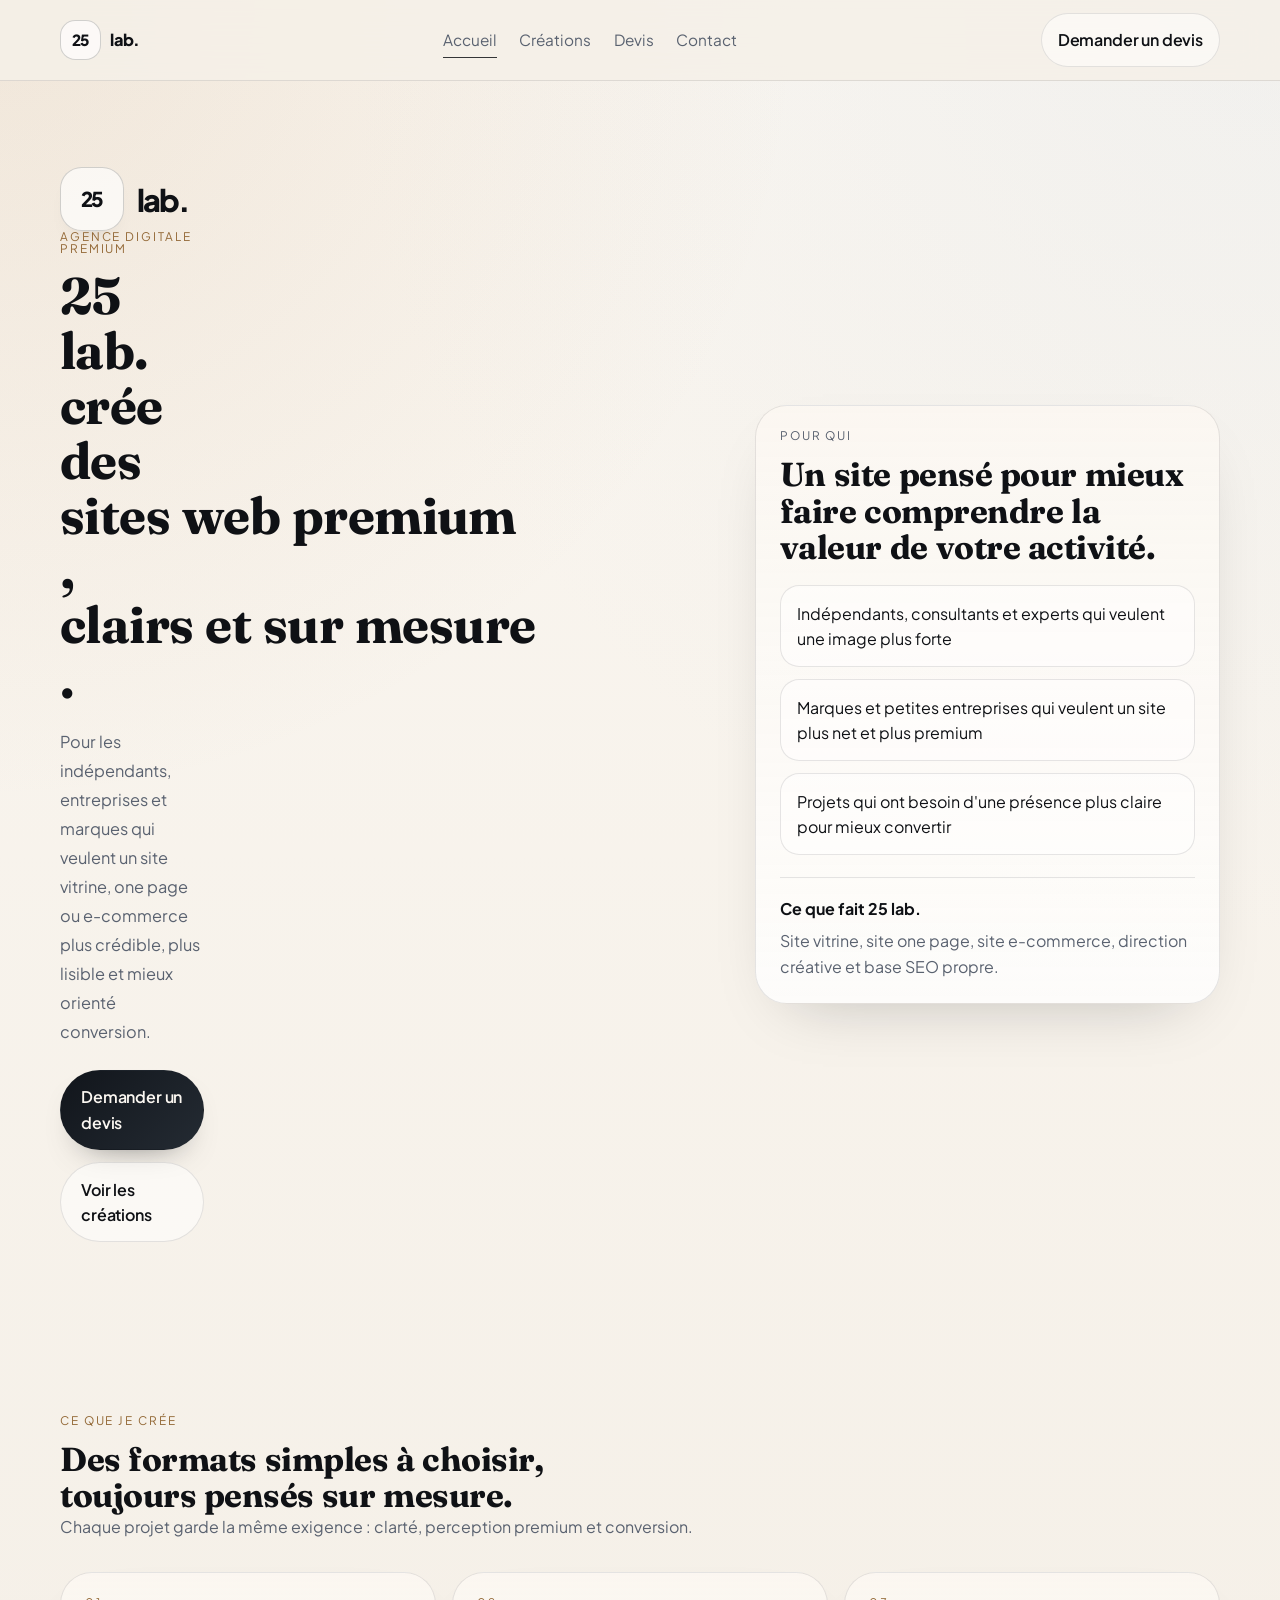
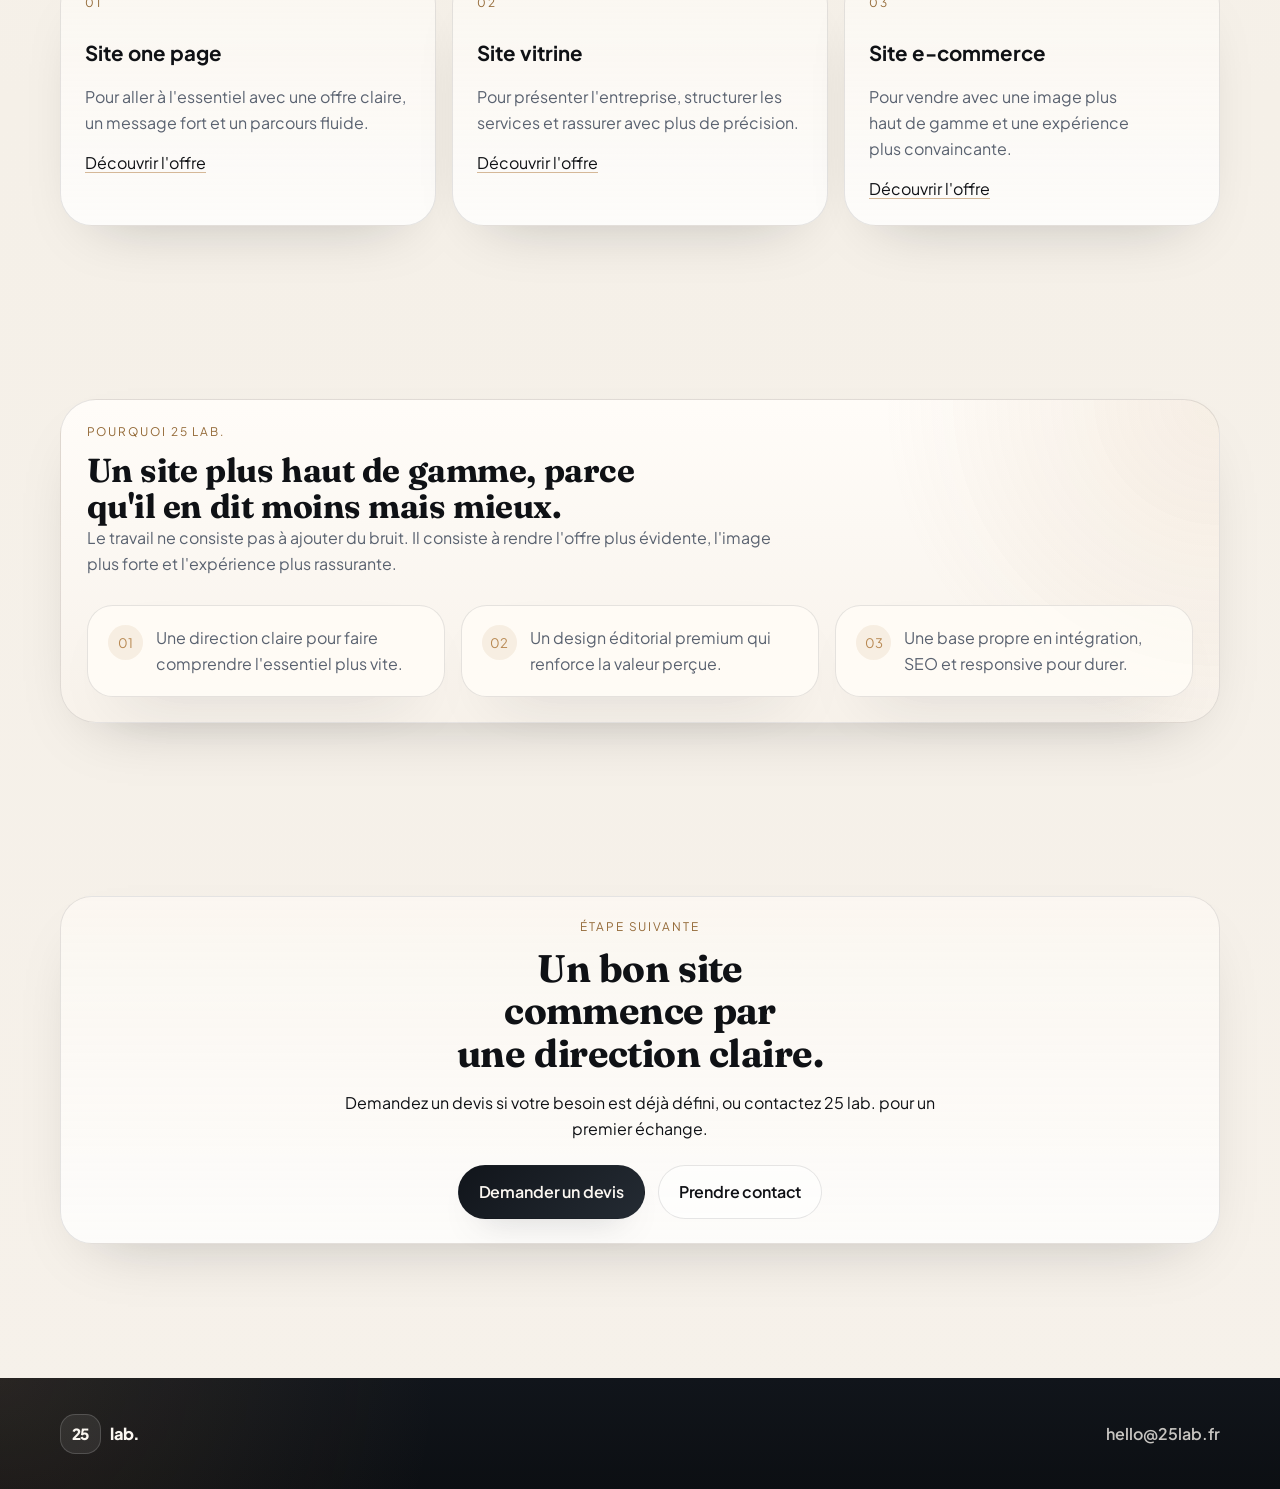
==== index.html @ 9698314a "Update index.html" ====
<!doctype html>
<html lang="fr">
  <head>
    <meta charset="UTF-8" />
    <meta name="viewport" content="width=device-width, initial-scale=1" />
    <title>25 lab. | Création de site web premium sur mesure</title>
    <meta
      name="description"
      content="25 lab. est une agence digitale premium spécialisée en création de site web premium, site vitrine, site one page et site e-commerce sur mesure."
    />
    <link rel="canonical" href="https://25lab.fr/" />
    <meta property="og:type" content="website" />
    <meta property="og:site_name" content="25 lab." />
    <meta property="og:title" content="25 lab. | Création de site web premium sur mesure" />
    <meta
      property="og:description"
      content="Agence digitale premium pour site vitrine, site one page et site e-commerce sur mesure."
    />
    <meta property="og:url" content="https://25lab.fr/" />
    <meta property="og:image" content="https://25lab.fr/og-image.svg" />
    <meta name="twitter:card" content="summary_large_image" />
    <meta name="twitter:title" content="25 lab. | Création de site web premium sur mesure" />
    <meta
      name="twitter:description"
      content="Agence digitale premium pour site vitrine, site one page et site e-commerce sur mesure."
    />
    <meta name="twitter:image" content="https://25lab.fr/og-image.svg" />
    <meta name="theme-color" content="#0f1115" />
    <link rel="icon" href="favicon.svg" type="image/svg+xml" />
    <link rel="preconnect" href="https://fonts.googleapis.com" />
    <link rel="preconnect" href="https://fonts.gstatic.com" crossorigin="anonymous" />
    <link
      href="https://fonts.googleapis.com/css2?family=Fraunces:opsz,wght@9..144,500;9..144,600;9..144,700&family=Plus+Jakarta+Sans:wght@400;500;600;700;800&display=swap"
      rel="stylesheet"
    />
    <link rel="stylesheet" href="style.css" />
    <script type="application/ld+json">
      {
        "@context": "https://schema.org",
        "@type": "ProfessionalService",
        "name": "25 lab.",
        "url": "https://25lab.fr",
        "description": "25 lab. conçoit des sites web premium sur mesure pour les indépendants, entreprises et marques qui veulent une présence digitale plus claire, plus crédible et plus performante.",
        "email": "hello@25lab.fr",
        "areaServed": "France",
        "serviceType": [
          "Création de site web premium",
          "Site vitrine",
          "Site one page",
          "Site e-commerce"
        ]
      }
    </script>
  </head>
  <body>
    <header class="site-header">
      <div class="container nav-shell">
        <a class="brand-link" href="index.html" aria-label="Retour à l'accueil 25 lab.">
          <span class="brand-lockup" aria-label="25 lab.">
            <span class="brand-mark">25</span>
            <span class="brand-wordmark"><strong>lab.</strong></span>
          </span>
        </a>
        <nav aria-label="Navigation principale">
          <a class="is-active" href="index.html">Accueil</a>
          <a href="creations.html">Créations</a>
          <a href="devis.html">Devis</a>
          <a href="contact.html">Contact</a>
        </nav>
        <a class="btn ghost small" href="devis.html">Demander un devis</a>
      </div>
    </header>

    <main>
      <section class="hero section container">
        <div class="hero-copy reveal">
          <div class="hero-copy-shell">
            <div class="hero-copy-content">
              <div class="hero-signature" aria-hidden="true">
                <span class="brand-lockup hero-lockup">
                  <span class="brand-mark">25</span>
                  <span class="brand-wordmark"><strong>lab.</strong></span>
                </span>
              </div>
              <p class="eyebrow">Agence digitale premium</p>
              <h1>
                25 lab. crée des <span class="hero-cluster">sites web&nbsp;premium</span>,
                <span class="title-keep">clairs et sur mesure</span>.
              </h1>
              <p class="hero-text">
                Pour les indépendants, entreprises et marques qui veulent un site vitrine, one page ou
                e-commerce plus crédible, plus lisible et mieux orienté conversion.
              </p>
              <div class="hero-actions">
                <a class="btn" href="devis.html">Demander un devis</a>
                <a class="btn ghost" href="creations.html">Voir les créations</a>
              </div>
            </div>
          </div>
        </div>

        <aside class="feature-panel reveal delay-1">
          <p class="eyebrow">Pour qui</p>
          <h2>Un site pensé pour mieux faire comprendre la valeur de votre activité.</h2>
          <ul class="feature-list">
            <li>Indépendants, consultants et experts qui veulent une image plus forte</li>
            <li>Marques et petites entreprises qui veulent un site plus net et plus premium</li>
            <li>Projets qui ont besoin d'une présence plus claire pour mieux convertir</li>
          </ul>
          <div class="sub-note">
            <strong>Ce que fait 25 lab.</strong>
            <span>Site vitrine, site one page, site e-commerce, direction créative et base SEO propre.</span>
          </div>
        </aside>
      </section>

      <section class="section container">
        <div class="section-intro">
          <p class="eyebrow">Ce que je crée</p>
          <h2>Des formats simples à choisir, toujours <span class="title-keep">pensés sur mesure</span>.</h2>
          <p>Chaque projet garde la même exigence : clarté, perception premium et conversion.</p>
        </div>
        <div class="grid-3">
          <article class="card service-card reveal">
            <span class="mini-label">01</span>
            <h3>Site one page</h3>
            <p>Pour aller à l'essentiel avec une offre claire, un message fort et un parcours fluide.</p>
            <a class="text-link" href="creations.html#one-page">Découvrir l'offre</a>
          </article>
          <article class="card service-card reveal">
            <span class="mini-label">02</span>
            <h3>Site vitrine</h3>
            <p>Pour présenter l'entreprise, structurer les services et rassurer avec plus de précision.</p>
            <a class="text-link" href="creations.html#site-vitrine">Découvrir l'offre</a>
          </article>
          <article class="card service-card reveal">
            <span class="mini-label">03</span>
            <h3>Site e-commerce</h3>
            <p>Pour vendre avec une image plus haut de gamme et une expérience plus convaincante.</p>
            <a class="text-link" href="creations.html#e-commerce">Découvrir l'offre</a>
          </article>
        </div>
      </section>

      <section class="section container">
        <div class="why-signature-wrap">
          <div class="section-intro why-signature">
            <p class="eyebrow">Pourquoi 25 lab.</p>
            <h2>
              Un site plus <span class="title-keep">haut de gamme</span>, parce qu'il en dit
              <span class="title-keep">moins mais mieux</span>.
            </h2>
            <p>
              Le travail ne consiste pas à ajouter du bruit. Il consiste à rendre l'offre plus
              évidente, l'image plus forte et l'expérience plus rassurante.
            </p>
          </div>
          <div class="grid-3">
            <article class="bullet-card reveal">
              <span>01</span>
              <p>Une direction claire pour faire comprendre l'essentiel plus vite.</p>
            </article>
            <article class="bullet-card reveal">
              <span>02</span>
              <p>Un design éditorial premium qui renforce la valeur perçue.</p>
            </article>
            <article class="bullet-card reveal">
              <span>03</span>
              <p>Une base propre en intégration, SEO et responsive pour durer.</p>
            </article>
          </div>
        </div>
      </section>

      <section class="section container">
        <article class="cta-panel reveal">
          <p class="eyebrow">Étape suivante</p>
          <h2>Un bon site commence par une <span class="title-keep">direction claire</span>.</h2>
          <p>
            Demandez un devis si votre besoin est déjà défini, ou contactez 25 lab. pour un
            premier échange.
          </p>
          <div class="hero-actions center">
            <a class="btn" href="devis.html">Demander un devis</a>
            <a class="btn ghost" href="contact.html">Prendre contact</a>
          </div>
        </article>
      </section>
    </main>

    <footer class="site-footer">
      <div class="container footer-shell">
        <a class="brand-link" href="index.html" aria-label="Retour à l'accueil 25 lab.">
          <span class="brand-lockup light" aria-label="25 lab.">
            <span class="brand-mark">25</span>
            <span class="brand-wordmark"><strong>lab.</strong></span>
          </span>
        </a>
        <a class="footer-email" href="mailto:hello@25lab.fr">hello@25lab.fr</a>
      </div>
    </footer>

    <script src="script.js"></script>
  </body>
</html>
---- style.css ----
:root {
  --bg: #f5f0e8;
  --paper: #fbf7f1;
  --surface: rgba(255, 252, 246, 0.86);
  --surface-strong: #fffdf9;
  --ink: #0f1115;
  --slate: #5a6270;
  --line: rgba(15, 17, 21, 0.1);
  --line-strong: rgba(15, 17, 21, 0.18);
  --bronze: #b88953;
  --bronze-deep: #946a38;
  --shadow-soft: 0 26px 64px -36px rgba(15, 17, 21, 0.28);
  --font-body: "Plus Jakarta Sans", "Segoe UI", sans-serif;
  --font-display: "Fraunces", Georgia, serif;
}

*,
*::before,
*::after {
  box-sizing: border-box;
}

html {
  scroll-behavior: smooth;
}

html,
body {
  margin: 0;
  min-height: 100%;
}

body {
  color: var(--ink);
  font-family: var(--font-body);
  line-height: 1.6;
  background:
    radial-gradient(circle at top left, rgba(184, 137, 83, 0.14), transparent 24%),
    radial-gradient(circle at top right, rgba(219, 227, 234, 0.28), transparent 28%),
    linear-gradient(180deg, #faf6f0 0%, #f5f0e8 55%, #f6f1ea 100%);
  -webkit-font-smoothing: antialiased;
  text-rendering: optimizeLegibility;
}

body::before {
  content: "";
  position: fixed;
  inset: 0;
  z-index: -1;
  pointer-events: none;
  opacity: 0.24;
  background-image:
    linear-gradient(rgba(255, 255, 255, 0.2) 1px, transparent 1px),
    linear-gradient(90deg, rgba(255, 255, 255, 0.16) 1px, transparent 1px);
  background-size: 72px 72px;
  mask-image: radial-gradient(circle at center, black, transparent 78%);
}

a {
  color: inherit;
  text-decoration: none;
}

img {
  display: block;
  max-width: 100%;
}

button,
input,
select,
textarea {
  font: inherit;
}

button {
  cursor: pointer;
}

p,
h1,
h2,
h3,
li,
span,
strong,
small {
  overflow-wrap: break-word;
}

h1,
h2,
h3 {
  margin: 0;
  text-wrap: balance;
}

p {
  margin: 0;
  text-wrap: pretty;
}

h2 {
  font-size: clamp(1.7rem, 2.6vw, 2.4rem);
}

h3 {
  font-size: clamp(1.1rem, 1.6vw, 1.4rem);
}

::selection {
  background: rgba(184, 137, 83, 0.22);
}

:focus-visible {
  outline: 2px solid rgba(184, 137, 83, 0.78);
  outline-offset: 3px;
}

.container {
  width: min(1160px, calc(100% - 2rem));
  margin: 0 auto;
}

.section {
  padding: 5.4rem 0;
}

.eyebrow,
.mini-label {
  margin: 0 0 0.9rem;
  color: var(--bronze-deep);
  font-size: 0.74rem;
  line-height: 1;
  letter-spacing: 0.16em;
  text-transform: uppercase;
}

.site-header {
  position: sticky;
  top: 0;
  z-index: 40;
  border-bottom: 1px solid var(--line);
  background: color-mix(in srgb, var(--bg) 86%, transparent);
  backdrop-filter: blur(18px);
}

.nav-shell {
  min-height: 5rem;
  display: grid;
  grid-template-columns: auto 1fr auto;
  align-items: center;
  gap: 1.2rem;
}

.brand-link {
  display: inline-flex;
  align-items: center;
}

.brand-lockup {
  display: inline-flex;
  align-items: center;
  gap: 0.6rem;
  color: var(--ink);
}

.brand-mark {
  width: 2.55rem;
  height: 2.55rem;
  display: inline-flex;
  align-items: center;
  justify-content: center;
  border-radius: 0.95rem;
  border: 1px solid var(--line-strong);
  background: rgba(255, 255, 255, 0.64);
  box-shadow: 0 12px 24px -20px rgba(15, 17, 21, 0.35);
  font-size: 0.96rem;
  font-weight: 800;
  letter-spacing: -0.07em;
}

.brand-wordmark {
  display: inline-flex;
  align-items: baseline;
  font-weight: 700;
  letter-spacing: -0.05em;
}

.brand-wordmark strong {
  font-size: 1.02rem;
  font-weight: 800;
}

.brand-lockup.light {
  color: var(--paper);
}

.brand-lockup.light .brand-mark {
  border-color: rgba(255, 255, 255, 0.16);
  background: rgba(255, 255, 255, 0.08);
  color: var(--paper);
}

nav {
  display: flex;
  align-items: center;
  justify-content: center;
  gap: 1.4rem;
  flex-wrap: wrap;
  min-width: 0;
}

nav a {
  position: relative;
  color: var(--slate);
  font-size: 0.96rem;
  padding: 0.35rem 0;
}

nav a::after {
  content: "";
  position: absolute;
  left: 0;
  bottom: 0;
  width: 100%;
  height: 1px;
  background: color-mix(in srgb, var(--ink) 84%, transparent);
  transform: scaleX(0);
  transform-origin: left;
  transition: transform 180ms ease;
}

nav a:hover::after,
nav a:focus-visible::after,
nav a.is-active::after {
  transform: scaleX(1);
}

.btn {
  display: inline-flex;
  align-items: center;
  justify-content: center;
  min-height: 3.1rem;
  padding: 0.82rem 1.25rem;
  border: 1px solid transparent;
  border-radius: 999px;
  background: linear-gradient(135deg, #11151b 0%, #242b33 100%);
  color: var(--paper);
  font-weight: 600;
  letter-spacing: -0.01em;
  box-shadow: 0 16px 34px -24px rgba(15, 17, 21, 0.68);
  transition:
    transform 180ms ease,
    box-shadow 180ms ease,
    border-color 180ms ease;
}

.btn:hover,
.btn:focus-visible {
  transform: translateY(-1px);
  box-shadow: 0 24px 40px -28px rgba(15, 17, 21, 0.8);
}

.btn.ghost {
  background: rgba(255, 255, 255, 0.5);
  color: var(--ink);
  border-color: var(--line);
  box-shadow: none;
}

.btn.small {
  min-height: 2.75rem;
  padding-inline: 1rem;
}

.hero,
.quote-layout,
.contact-layout {
  display: grid;
  gap: 1.25rem;
}

.hero {
  grid-template-columns: minmax(0, 1.18fr) minmax(18rem, 0.82fr);
  align-items: center;
  min-height: calc(100svh - 5rem);
  gap: 1.6rem;
}

.quote-layout {
  grid-template-columns: minmax(18rem, 0.72fr) minmax(0, 1.28fr);
  align-items: start;
  gap: 1.5rem;
}

.contact-layout {
  grid-template-columns: minmax(0, 1.12fr) minmax(320px, 0.88fr);
  align-items: start;
  gap: 1.5rem;
}

.hero h1,
.page-hero h1 {
  font-family: var(--font-display);
}

.hero h1 {
  font-size: clamp(2.2rem, 4vw, 3.95rem);
  line-height: 1.07;
  letter-spacing: -0.012em;
  word-spacing: 0.05em;
  max-width: 16.5ch;
  margin-bottom: 1.2rem;
}

.page-hero {
  max-width: 72rem;
}

.page-hero h1 {
  font-size: clamp(2.05rem, 3.45vw, 3.35rem);
  line-height: 1.08;
  letter-spacing: -0.012em;
  word-spacing: 0.05em;
  max-width: 21ch;
  margin-bottom: 1rem;
}

.hero-text,
.page-hero > p:last-child,
.section-intro > p:last-child,
.feature-panel p,
.card p,
.bullet-card p,
.offer-copy p,
.offer-list-block li,
.contact-meta span,
.form-note,
.success-message span,
.sub-note span,
.sub-note p,
tbody td,
tbody th {
  color: var(--slate);
}

.hero-copy {
  max-width: 46rem;
}

.hero-copy-shell {
  display: grid;
  grid-template-columns: minmax(7rem, 9rem) minmax(0, 1fr);
  gap: clamp(1rem, 2vw, 1.8rem);
  align-items: center;
}

.hero-copy-content {
  min-width: 0;
}

.hero-signature {
  min-width: 0;
  display: flex;
  align-items: center;
  justify-content: flex-start;
}

.hero-lockup {
  gap: 0.8rem;
}

.hero-lockup .brand-mark {
  width: clamp(3.5rem, 5vw, 4.5rem);
  height: clamp(3.5rem, 5vw, 4.5rem);
  border-radius: 1.35rem;
  font-size: clamp(1.05rem, 1.6vw, 1.35rem);
}

.hero-lockup .brand-wordmark strong {
  font-size: clamp(1.65rem, 2.4vw, 2.3rem);
  letter-spacing: -0.06em;
}

.hero-text {
  max-width: 40rem;
  font-size: 1.02rem;
  line-height: 1.78;
}

.title-keep,
.hero-cluster {
  white-space: nowrap;
}

.hero-actions {
  display: flex;
  flex-wrap: wrap;
  gap: 0.8rem;
  margin-top: 1.5rem;
}

.hero-actions.center {
  justify-content: center;
}

.feature-panel,
.card,
.offer-card,
.comparison-card,
.form-panel,
.side-panel,
.cta-panel {
  min-width: 0;
  border: 1px solid var(--line);
  border-radius: 2rem;
  background: linear-gradient(180deg, rgba(251, 247, 241, 0.92), rgba(255, 255, 255, 0.76));
  box-shadow: var(--shadow-soft);
  padding: 1.5rem;
}

.feature-panel h2,
.section-intro h2,
.offer-head h2,
.side-panel h2,
.cta-panel h2 {
  font-family: var(--font-display);
  line-height: 1.1;
  letter-spacing: -0.015em;
  word-spacing: 0.04em;
}

.section-intro {
  max-width: 44rem;
  margin-bottom: 2rem;
}

.section-intro.center {
  text-align: center;
  margin-inline: auto;
}

.feature-list {
  list-style: none;
  padding: 0;
  margin: 1.2rem 0 0;
  display: grid;
  gap: 0.75rem;
}

.feature-list li {
  padding: 0.9rem 1rem;
  border-radius: 1.2rem;
  border: 1px solid var(--line);
  background: rgba(255, 255, 255, 0.46);
}

.sub-note {
  display: grid;
  gap: 0.4rem;
  margin-top: 1.35rem;
  padding-top: 1.15rem;
  border-top: 1px solid var(--line);
}

.grid-3 {
  display: grid;
  grid-template-columns: repeat(3, minmax(0, 1fr));
  gap: 1rem;
}

.service-card {
  display: grid;
  gap: 0.9rem;
  align-content: start;
}

.text-link {
  color: var(--ink);
  text-decoration: underline;
  text-underline-offset: 0.2em;
  text-decoration-color: color-mix(in srgb, var(--bronze) 58%, transparent);
}

.why-signature-wrap {
  padding: 1.6rem;
  border: 1px solid var(--line);
  border-radius: 2.25rem;
  background:
    radial-gradient(circle at top right, rgba(184, 137, 83, 0.12), transparent 28%),
    linear-gradient(180deg, rgba(255, 253, 249, 0.92), rgba(247, 242, 234, 0.92));
  box-shadow: var(--shadow-soft);
}

.why-signature {
  margin-bottom: 1.8rem;
}

.bullet-card {
  display: flex;
  align-items: flex-start;
  gap: 0.8rem;
  border: 1px solid var(--line);
  border-radius: 1.6rem;
  background: var(--surface);
  padding: 1.2rem 1.25rem;
  box-shadow: var(--shadow-soft);
}

.bullet-card span {
  width: 2.2rem;
  height: 2.2rem;
  flex: none;
  display: inline-flex;
  align-items: center;
  justify-content: center;
  border-radius: 999px;
  background: rgba(184, 137, 83, 0.12);
  color: var(--bronze);
  font-size: 0.82rem;
}

.cta-panel {
  text-align: center;
}

.cta-panel h2 {
  font-size: clamp(1.9rem, 3vw, 2.8rem);
  max-width: 14ch;
  margin-inline: auto;
}

.cta-panel > p:last-of-type {
  max-width: 56ch;
  margin: 1rem auto 0;
}

.offer-stack {
  display: grid;
  gap: 1rem;
}

.offer-head {
  display: flex;
  align-items: start;
  justify-content: space-between;
  gap: 1rem;
  margin-bottom: 1.2rem;
}

.offer-grid {
  display: grid;
  grid-template-columns: minmax(0, 1.15fr) repeat(2, minmax(0, 0.8fr));
  gap: 1rem;
}

.offer-copy .lead {
  display: block;
  margin-bottom: 1rem;
  color: var(--ink);
  font-weight: 600;
}

.offer-list-block {
  min-width: 0;
  border-radius: 1.5rem;
  border: 1px solid var(--line);
  background: rgba(255, 255, 255, 0.52);
  padding: 1.15rem;
}

.offer-list-block ul {
  list-style: none;
  padding: 0;
  margin: 0;
  display: grid;
  gap: 0.65rem;
}

.section-alt {
  background: linear-gradient(180deg, rgba(236, 239, 244, 0.22), rgba(245, 240, 232, 0.34));
}

.comparison-card {
  overflow-x: auto;
}

table {
  width: 100%;
  min-width: 42rem;
  border-collapse: collapse;
}

th,
td {
  text-align: left;
  vertical-align: top;
  padding: 1rem 0.9rem;
  border-bottom: 1px solid var(--line);
}

thead th {
  color: var(--slate);
  font-size: 0.82rem;
  letter-spacing: 0.06em;
  text-transform: uppercase;
}

.side-panel.sticky {
  position: sticky;
  top: 6.5rem;
}

.side-panel > ol {
  list-style: none;
  padding: 0;
  margin: 0;
  display: grid;
  gap: 0.9rem;
}

.side-panel > ol li {
  display: grid;
  grid-template-columns: auto 1fr;
  gap: 0.8rem;
  align-items: start;
}

.side-panel > ol span {
  width: 2.2rem;
  height: 2.2rem;
  flex: none;
  display: inline-flex;
  align-items: center;
  justify-content: center;
  border-radius: 999px;
  background: rgba(184, 137, 83, 0.12);
  color: var(--bronze);
  font-size: 0.82rem;
}

.form-grid {
  display: grid;
  gap: 1rem;
}

.form-grid.two {
  grid-template-columns: repeat(2, minmax(0, 1fr));
}

.field {
  min-width: 0;
  display: grid;
  gap: 0.5rem;
}

.field span {
  font-size: 0.9rem;
  font-weight: 600;
}

.field input,
.field select,
.field textarea {
  width: 100%;
  min-width: 0;
  padding: 0.95rem 1rem;
  color: var(--ink);
  background: var(--surface-strong);
  border: 1px solid var(--line);
  border-radius: 1rem;
  outline: none;
  transition:
    border-color 180ms ease,
    box-shadow 180ms ease;
}

.field textarea {
  min-height: 10rem;
  resize: vertical;
}

.field input::placeholder,
.field textarea::placeholder {
  color: color-mix(in srgb, var(--slate) 70%, transparent);
}

.field input:focus,
.field select:focus,
.field textarea:focus {
  border-color: color-mix(in srgb, var(--bronze) 72%, transparent);
  box-shadow: 0 0 0 4px rgba(184, 137, 83, 0.14);
}

.field input[aria-invalid="true"],
.field select[aria-invalid="true"],
.field textarea[aria-invalid="true"] {
  border-color: rgba(164, 57, 57, 0.5);
  box-shadow: 0 0 0 4px rgba(164, 57, 57, 0.12);
}

.field small {
  display: block;
  min-height: 1rem;
  line-height: 1.35;
  color: #8a3e3e;
}

.form-actions {
  display: flex;
  align-items: center;
  justify-content: space-between;
  gap: 1rem;
  flex-wrap: wrap;
  margin-top: 0.4rem;
}

.success-message {
  display: none;
  gap: 0.35rem;
  margin-top: 1rem;
  border: 1px solid rgba(78, 114, 87, 0.18);
  border-radius: 1.2rem;
  background: rgba(235, 246, 236, 0.78);
  padding: 1rem 1.1rem;
}

.success-message.is-visible {
  display: grid;
}

.contact-meta {
  list-style: none;
  padding: 0;
  margin: 1rem 0 0;
  display: grid;
  gap: 1rem;
}

.contact-meta li {
  display: block;
}

.contact-meta strong,
.contact-meta span,
.contact-meta a {
  display: block;
}

.contact-meta strong {
  margin-bottom: 0.22rem;
}

.contact-meta a {
  text-decoration: underline;
  text-underline-offset: 0.2em;
}

.site-footer {
  margin-top: 3rem;
  padding: 2.2rem 0;
  background:
    radial-gradient(circle at top left, rgba(184, 137, 83, 0.14), transparent 34%),
    linear-gradient(180deg, #11151b 0%, #0c0f13 100%);
  color: var(--paper);
}

.footer-shell {
  display: flex;
  align-items: center;
  justify-content: space-between;
  gap: 1rem;
}

.footer-email {
  color: color-mix(in srgb, var(--paper) 78%, transparent);
  font-weight: 600;
}

.footer-email:hover,
.footer-email:focus-visible {
  color: var(--paper);
}

.reveal {
  opacity: 0;
  transform: translateY(20px);
  transition:
    opacity 700ms cubic-bezier(0.22, 1, 0.36, 1),
    transform 700ms cubic-bezier(0.22, 1, 0.36, 1);
}

.reveal.is-visible {
  opacity: 1;
  transform: translateY(0);
}

.delay-1 {
  transition-delay: 120ms;
}

@media (prefers-reduced-motion: reduce) {
  html {
    scroll-behavior: auto;
  }

  .reveal {
    opacity: 1;
    transform: none;
    transition: none;
  }
}

@media (max-width: 1080px) {
  .grid-3 {
    grid-template-columns: repeat(2, minmax(0, 1fr));
  }
}

@media (max-width: 980px) {
  .hero,
  .quote-layout,
  .contact-layout,
  .offer-grid {
    grid-template-columns: 1fr;
  }

  .side-panel.sticky {
    position: static;
  }

  .hero h1,
  .page-hero h1 {
    max-width: 100%;
  }

  .hero-copy-shell {
    grid-template-columns: 1fr;
    align-items: start;
  }

  .hero-signature {
    justify-content: flex-start;
  }
}

@media (max-width: 900px) {
  .nav-shell {
    grid-template-columns: 1fr;
    justify-items: start;
    gap: 0.85rem;
    padding-block: 0.9rem;
  }

  nav {
    justify-content: flex-start;
    gap: 1rem;
  }
}

@media (max-width: 760px) {
  .container {
    width: min(1160px, calc(100% - 1.2rem));
  }

  .section {
    padding: 4.3rem 0;
  }

  .nav-shell > .btn.small {
    display: none;
  }

  .grid-3,
  .form-grid.two {
    grid-template-columns: 1fr;
  }

  .offer-head,
  .form-actions,
  .footer-shell {
    flex-direction: column;
    align-items: stretch;
  }

  .footer-shell {
    text-align: center;
  }

  table {
    min-width: 36rem;
  }

  .why-signature-wrap {
    padding: 1.2rem;
  }

  .title-keep,
  .hero-cluster {
    white-space: normal;
  }
}
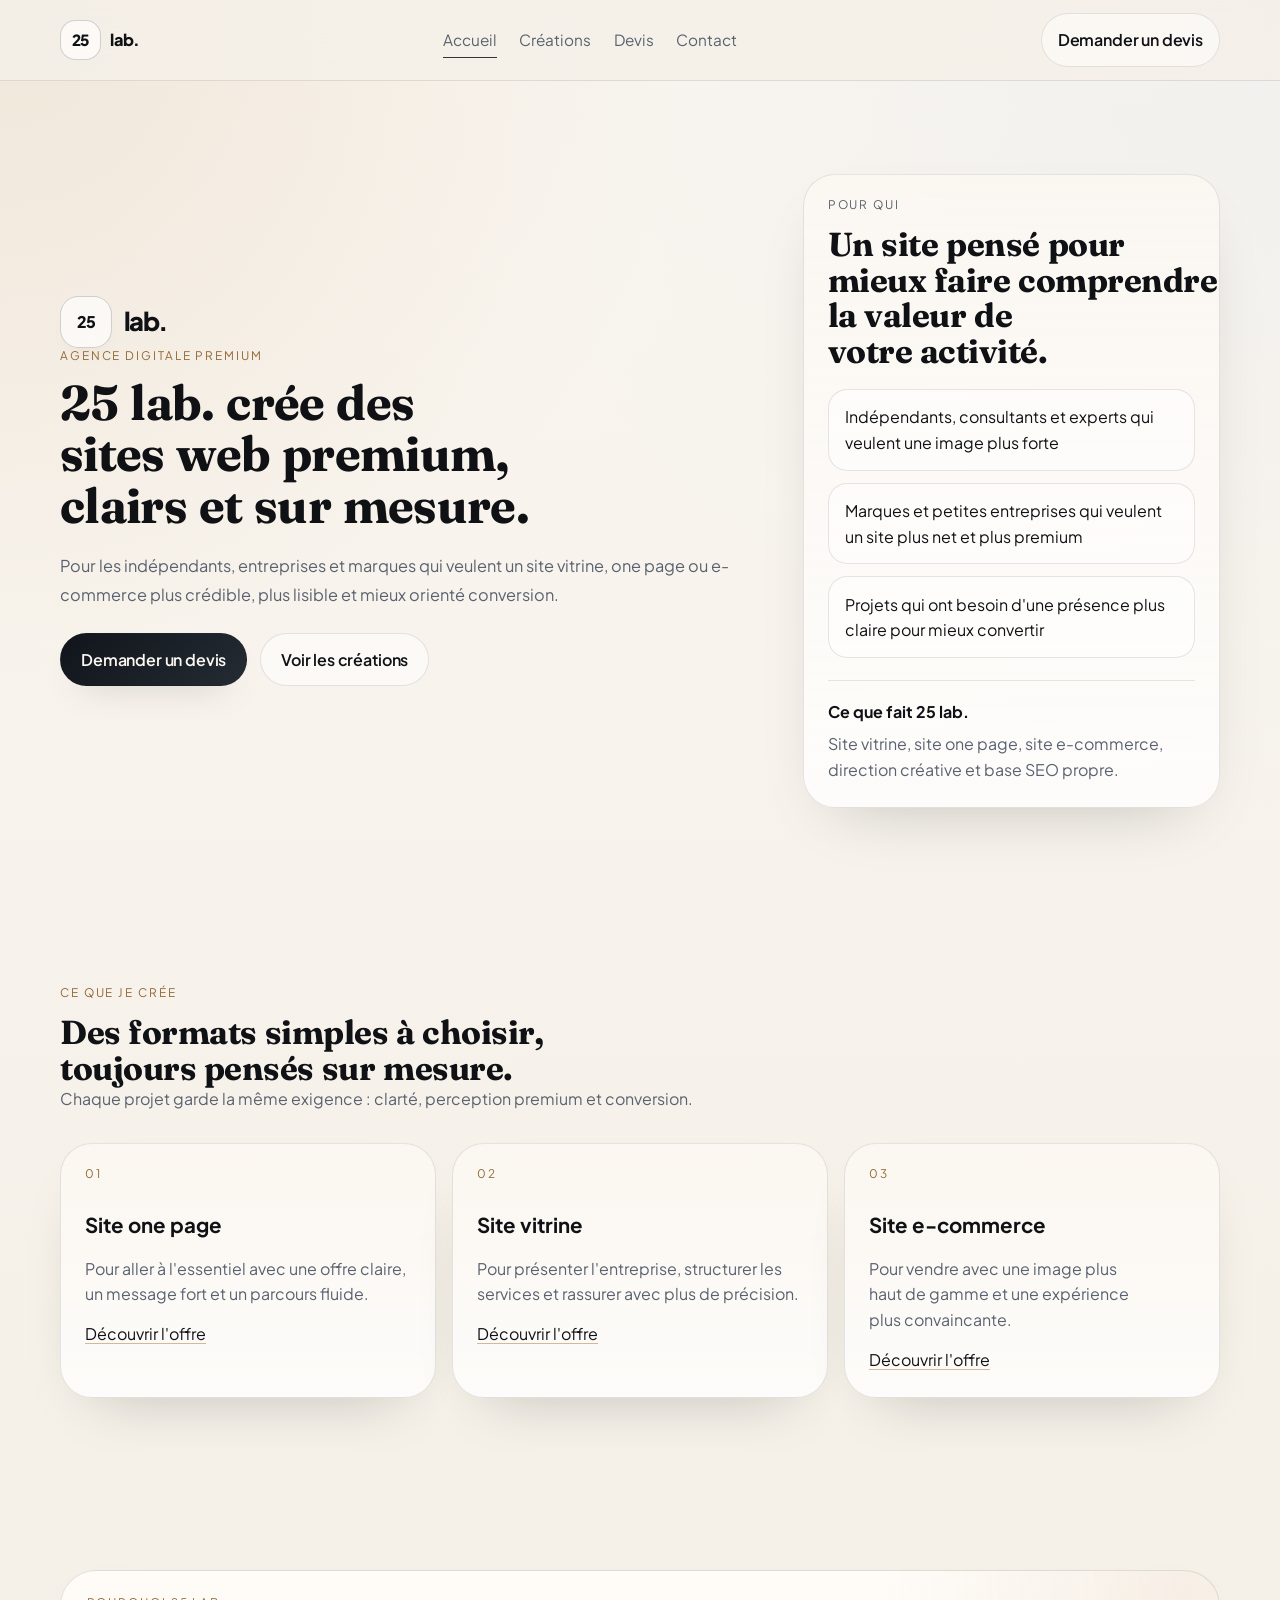
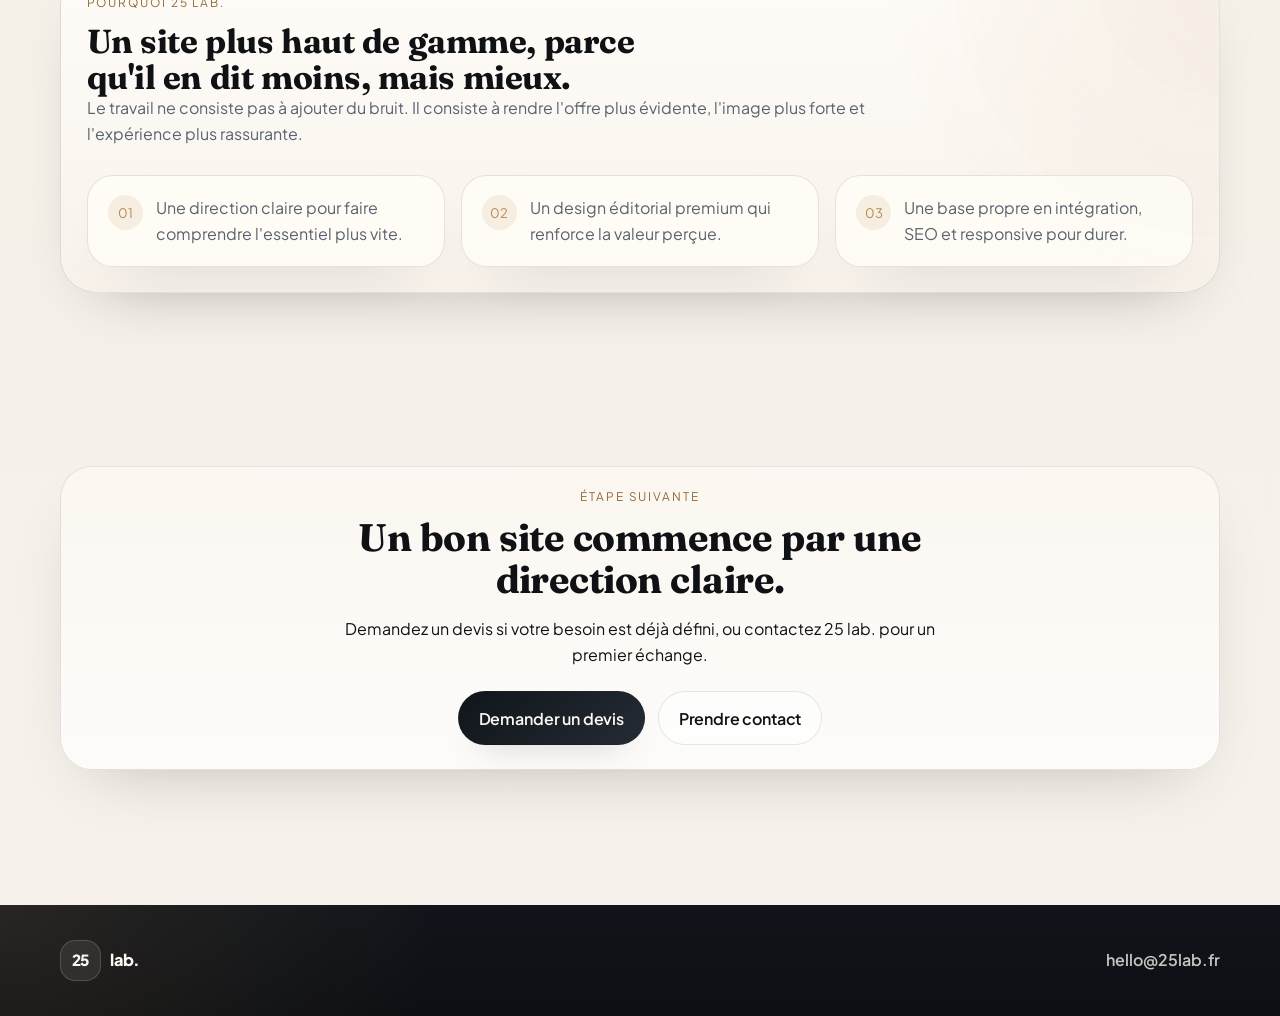
==== commit f6e0fb91: "Update index.html" ====
--- a/index.html
+++ b/index.html
@@ -101,7 +101,10 @@
 
         <aside class="feature-panel reveal delay-1">
           <p class="eyebrow">Pour qui</p>
-          <h2>Un site pensé pour mieux faire comprendre la valeur de votre activité.</h2>
+          <h2>
+            Un site pensé pour <span class="title-keep">mieux faire comprendre</span> la valeur de
+            <span class="title-keep">votre activité</span>.
+          </h2>
           <ul class="feature-list">
             <li>Indépendants, consultants et experts qui veulent une image plus forte</li>
             <li>Marques et petites entreprises qui veulent un site plus net et plus premium</li>
@@ -147,8 +150,8 @@
           <div class="section-intro why-signature">
             <p class="eyebrow">Pourquoi 25 lab.</p>
             <h2>
-              Un site plus <span class="title-keep">haut de gamme</span>, parce qu'il en dit
-              <span class="title-keep">moins mais mieux</span>.
+              Un site plus <span class="title-keep">haut de gamme</span>, parce qu'il en dit moins,
+              <span class="title-keep">mais mieux</span>.
             </h2>
             <p>
               Le travail ne consiste pas à ajouter du bruit. Il consiste à rendre l'offre plus
--- a/style.css
+++ b/style.css
@@ -89,7 +89,11 @@
 }
 
 h1,
-h2,
+h2 {
+  margin: 0;
+  text-wrap: pretty;
+}
+
 h3 {
   margin: 0;
   text-wrap: balance;
@@ -282,22 +286,22 @@
 }
 
 .hero {
-  grid-template-columns: minmax(0, 1.18fr) minmax(18rem, 0.82fr);
+  grid-template-columns: minmax(0, 1.26fr) minmax(18rem, 0.74fr);
   align-items: center;
   min-height: calc(100svh - 5rem);
-  gap: 1.6rem;
+  gap: 2rem;
 }
 
 .quote-layout {
-  grid-template-columns: minmax(18rem, 0.72fr) minmax(0, 1.28fr);
+  grid-template-columns: minmax(20rem, 0.82fr) minmax(0, 1.18fr);
   align-items: start;
-  gap: 1.5rem;
+  gap: 1.7rem;
 }
 
 .contact-layout {
-  grid-template-columns: minmax(0, 1.12fr) minmax(320px, 0.88fr);
+  grid-template-columns: minmax(0, 1.18fr) minmax(320px, 0.82fr);
   align-items: start;
-  gap: 1.5rem;
+  gap: 1.7rem;
 }
 
 .hero h1,
@@ -306,24 +310,24 @@
 }
 
 .hero h1 {
-  font-size: clamp(2.2rem, 4vw, 3.95rem);
-  line-height: 1.07;
-  letter-spacing: -0.012em;
+  font-size: clamp(2.15rem, 3.8vw, 3.9rem);
+  line-height: 1.06;
+  letter-spacing: -0.014em;
   word-spacing: 0.05em;
-  max-width: 16.5ch;
+  max-width: 18.5ch;
   margin-bottom: 1.2rem;
 }
 
 .page-hero {
-  max-width: 72rem;
+  max-width: 78rem;
 }
 
 .page-hero h1 {
-  font-size: clamp(2.05rem, 3.45vw, 3.35rem);
-  line-height: 1.08;
-  letter-spacing: -0.012em;
+  font-size: clamp(2rem, 3.15vw, 3.2rem);
+  line-height: 1.09;
+  letter-spacing: -0.014em;
   word-spacing: 0.05em;
-  max-width: 21ch;
+  max-width: 26ch;
   margin-bottom: 1rem;
 }
 
@@ -346,14 +350,14 @@
 }
 
 .hero-copy {
-  max-width: 46rem;
+  max-width: 54rem;
 }
 
 .hero-copy-shell {
   display: grid;
-  grid-template-columns: minmax(7rem, 9rem) minmax(0, 1fr);
-  gap: clamp(1rem, 2vw, 1.8rem);
-  align-items: center;
+  grid-template-columns: 1fr;
+  gap: 0.9rem;
+  align-items: start;
 }
 
 .hero-copy-content {
@@ -363,28 +367,29 @@
 .hero-signature {
   min-width: 0;
   display: flex;
-  align-items: center;
+  align-items: flex-start;
   justify-content: flex-start;
+  margin-bottom: 0.15rem;
 }
 
 .hero-lockup {
-  gap: 0.8rem;
+  gap: 0.72rem;
 }
 
 .hero-lockup .brand-mark {
-  width: clamp(3.5rem, 5vw, 4.5rem);
-  height: clamp(3.5rem, 5vw, 4.5rem);
-  border-radius: 1.35rem;
-  font-size: clamp(1.05rem, 1.6vw, 1.35rem);
+  width: clamp(3rem, 4.1vw, 3.8rem);
+  height: clamp(3rem, 4.1vw, 3.8rem);
+  border-radius: 1.15rem;
+  font-size: clamp(0.98rem, 1.25vw, 1.16rem);
 }
 
 .hero-lockup .brand-wordmark strong {
-  font-size: clamp(1.65rem, 2.4vw, 2.3rem);
+  font-size: clamp(1.45rem, 2vw, 1.95rem);
   letter-spacing: -0.06em;
 }
 
 .hero-text {
-  max-width: 40rem;
+  max-width: 44rem;
   font-size: 1.02rem;
   line-height: 1.78;
 }
@@ -426,18 +431,27 @@
 .side-panel h2,
 .cta-panel h2 {
   font-family: var(--font-display);
-  line-height: 1.1;
+  line-height: 1.08;
   letter-spacing: -0.015em;
   word-spacing: 0.04em;
 }
 
 .section-intro {
-  max-width: 44rem;
+  max-width: 54rem;
   margin-bottom: 2rem;
 }
 
 .section-intro.center {
   text-align: center;
+  margin-inline: auto;
+}
+
+.section-intro h2 {
+  max-width: 24ch;
+}
+
+.section-intro.center h2 {
+  max-width: 28ch;
   margin-inline: auto;
 }
 
@@ -527,7 +541,7 @@
 
 .cta-panel h2 {
   font-size: clamp(1.9rem, 3vw, 2.8rem);
-  max-width: 14ch;
+  max-width: 24ch;
   margin-inline: auto;
 }
 
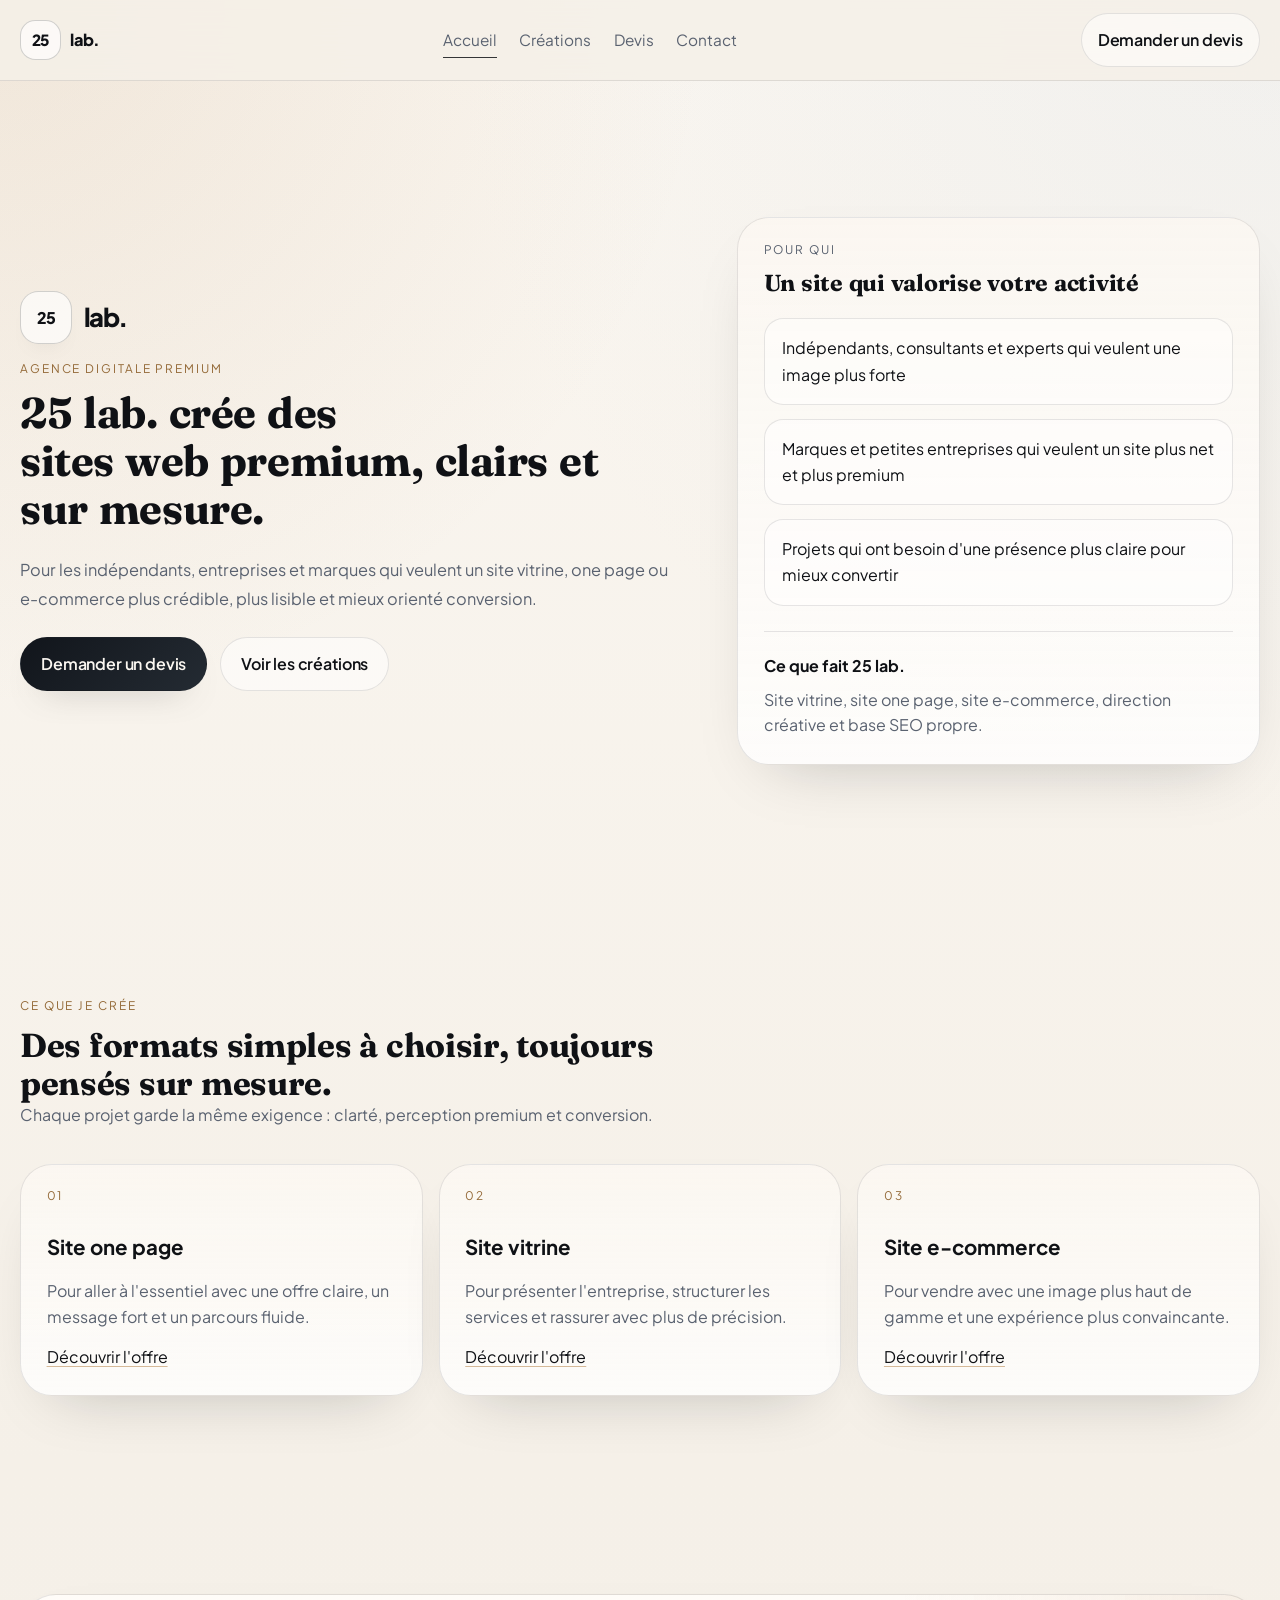
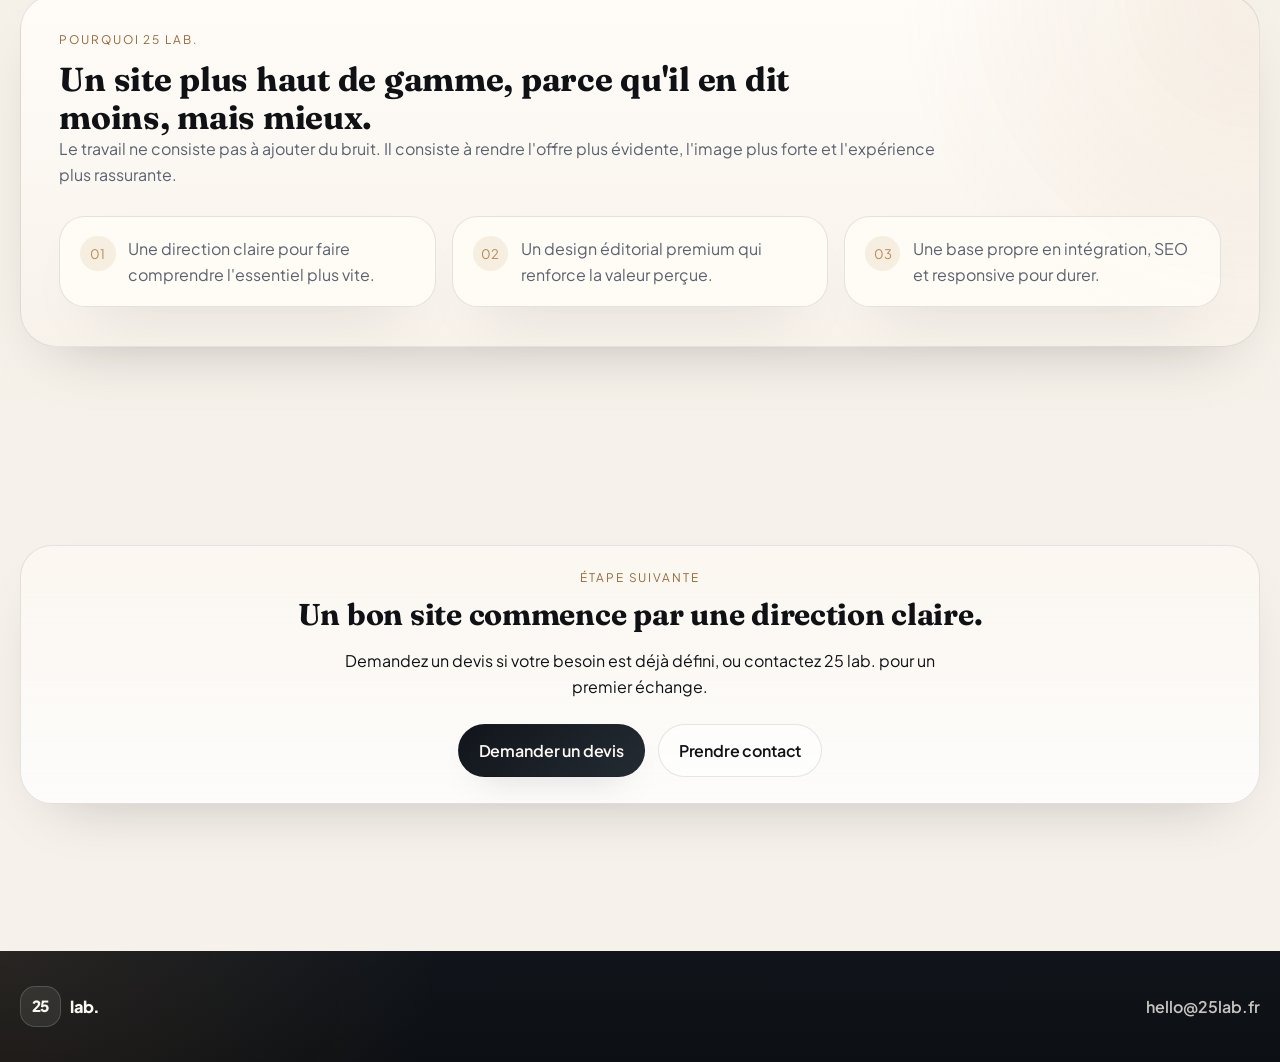
==== commit 53216b6e: "Update index.html" ====
--- a/index.html
+++ b/index.html
@@ -27,6 +27,7 @@
     <meta name="twitter:image" content="https://25lab.fr/og-image.svg" />
     <meta name="theme-color" content="#0f1115" />
     <link rel="icon" href="favicon.svg" type="image/svg+xml" />
+    <link rel="manifest" href="manifest.webmanifest" />
     <link rel="preconnect" href="https://fonts.googleapis.com" />
     <link rel="preconnect" href="https://fonts.gstatic.com" crossorigin="anonymous" />
     <link
@@ -83,9 +84,9 @@
                 </span>
               </div>
               <p class="eyebrow">Agence digitale premium</p>
-              <h1>
-                25 lab. crée des <span class="hero-cluster">sites web&nbsp;premium</span>,
-                <span class="title-keep">clairs et sur mesure</span>.
+              <h1 class="split-title hero-title">
+                <span class="title-line">25 lab. crée des <span class="hero-cluster">sites web&nbsp;premium</span>,</span>
+                <span class="title-line">clairs et sur mesure.</span>
               </h1>
               <p class="hero-text">
                 Pour les indépendants, entreprises et marques qui veulent un site vitrine, one page ou
@@ -101,10 +102,7 @@
 
         <aside class="feature-panel reveal delay-1">
           <p class="eyebrow">Pour qui</p>
-          <h2>
-            Un site pensé pour <span class="title-keep">mieux faire comprendre</span> la valeur de
-            <span class="title-keep">votre activité</span>.
-          </h2>
+          <h2>Un site qui valorise votre activité</h2>
           <ul class="feature-list">
             <li>Indépendants, consultants et experts qui veulent une image plus forte</li>
             <li>Marques et petites entreprises qui veulent un site plus net et plus premium</li>
@@ -149,9 +147,9 @@
         <div class="why-signature-wrap">
           <div class="section-intro why-signature">
             <p class="eyebrow">Pourquoi 25 lab.</p>
-            <h2>
-              Un site plus <span class="title-keep">haut de gamme</span>, parce qu'il en dit moins,
-              <span class="title-keep">mais mieux</span>.
+            <h2 class="split-title">
+              <span class="title-line">Un site plus haut de gamme,</span>
+              <span class="title-line">parce qu'il en dit moins, mais mieux.</span>
             </h2>
             <p>
               Le travail ne consiste pas à ajouter du bruit. Il consiste à rendre l'offre plus
@@ -179,7 +177,7 @@
         <article class="cta-panel reveal">
           <p class="eyebrow">Étape suivante</p>
           <h2>Un bon site commence par une <span class="title-keep">direction claire</span>.</h2>
-          <p>
+          <p class="desktop-single-line">
             Demandez un devis si votre besoin est déjà défini, ou contactez 25 lab. pour un
             premier échange.
           </p>
--- a/style.css
+++ b/style.css
@@ -122,12 +122,12 @@
 }
 
 .container {
-  width: min(1160px, calc(100% - 2rem));
+  width: min(1240px, calc(100% - 2.5rem));
   margin: 0 auto;
 }
 
 .section {
-  padding: 5.4rem 0;
+  padding: 6.2rem 0;
 }
 
 .eyebrow,
@@ -286,22 +286,22 @@
 }
 
 .hero {
-  grid-template-columns: minmax(0, 1.26fr) minmax(18rem, 0.74fr);
+  grid-template-columns: minmax(0, 1.12fr) minmax(22rem, 0.88fr);
   align-items: center;
   min-height: calc(100svh - 5rem);
-  gap: 2rem;
+  gap: clamp(2rem, 4vw, 4rem);
 }
 
 .quote-layout {
-  grid-template-columns: minmax(20rem, 0.82fr) minmax(0, 1.18fr);
+  grid-template-columns: minmax(22rem, 0.8fr) minmax(0, 1.2fr);
   align-items: start;
-  gap: 1.7rem;
+  gap: clamp(1.5rem, 3vw, 2.5rem);
 }
 
 .contact-layout {
-  grid-template-columns: minmax(0, 1.18fr) minmax(320px, 0.82fr);
+  grid-template-columns: minmax(0, 1.15fr) minmax(340px, 0.85fr);
   align-items: start;
-  gap: 1.7rem;
+  gap: clamp(1.5rem, 3vw, 2.5rem);
 }
 
 .hero h1,
@@ -310,24 +310,24 @@
 }
 
 .hero h1 {
-  font-size: clamp(2.15rem, 3.8vw, 3.9rem);
-  line-height: 1.06;
-  letter-spacing: -0.014em;
+  font-size: clamp(2.05rem, 3.35vw, 3.55rem);
+  line-height: 1.12;
+  letter-spacing: -0.01em;
+  word-spacing: 0.06em;
+  max-width: 24ch;
+  margin-bottom: 1.35rem;
+}
+
+.page-hero {
+  max-width: 82rem;
+}
+
+.page-hero h1 {
+  font-size: clamp(1.95rem, 2.8vw, 3rem);
+  line-height: 1.14;
+  letter-spacing: -0.01em;
   word-spacing: 0.05em;
-  max-width: 18.5ch;
-  margin-bottom: 1.2rem;
-}
-
-.page-hero {
-  max-width: 78rem;
-}
-
-.page-hero h1 {
-  font-size: clamp(2rem, 3.15vw, 3.2rem);
-  line-height: 1.09;
-  letter-spacing: -0.014em;
-  word-spacing: 0.05em;
-  max-width: 26ch;
+  max-width: 34ch;
   margin-bottom: 1rem;
 }
 
@@ -350,13 +350,13 @@
 }
 
 .hero-copy {
-  max-width: 54rem;
+  max-width: 58rem;
 }
 
 .hero-copy-shell {
   display: grid;
   grid-template-columns: 1fr;
-  gap: 0.9rem;
+  gap: 1.2rem;
   align-items: start;
 }
 
@@ -369,7 +369,7 @@
   display: flex;
   align-items: flex-start;
   justify-content: flex-start;
-  margin-bottom: 0.15rem;
+  margin-bottom: clamp(0.75rem, 1.5vw, 1.25rem);
 }
 
 .hero-lockup {
@@ -389,7 +389,7 @@
 }
 
 .hero-text {
-  max-width: 44rem;
+  max-width: 48rem;
   font-size: 1.02rem;
   line-height: 1.78;
 }
@@ -422,7 +422,7 @@
   border-radius: 2rem;
   background: linear-gradient(180deg, rgba(251, 247, 241, 0.92), rgba(255, 255, 255, 0.76));
   box-shadow: var(--shadow-soft);
-  padding: 1.5rem;
+  padding: clamp(1.55rem, 2vw, 2rem);
 }
 
 .feature-panel h2,
@@ -431,14 +431,14 @@
 .side-panel h2,
 .cta-panel h2 {
   font-family: var(--font-display);
-  line-height: 1.08;
-  letter-spacing: -0.015em;
+  line-height: 1.14;
+  letter-spacing: -0.01em;
   word-spacing: 0.04em;
 }
 
 .section-intro {
-  max-width: 54rem;
-  margin-bottom: 2rem;
+  max-width: 62rem;
+  margin-bottom: 2.25rem;
 }
 
 .section-intro.center {
@@ -447,34 +447,41 @@
 }
 
 .section-intro h2 {
-  max-width: 24ch;
+  max-width: 34ch;
 }
 
 .section-intro.center h2 {
-  max-width: 28ch;
+  max-width: 38ch;
   margin-inline: auto;
+}
+
+.feature-panel h2,
+.side-panel h2 {
+  font-size: clamp(1.45rem, 1.55vw, 1.85rem);
+  max-width: 32ch;
 }
 
 .feature-list {
   list-style: none;
   padding: 0;
-  margin: 1.2rem 0 0;
-  display: grid;
-  gap: 0.75rem;
+  margin: 1.35rem 0 0;
+  display: grid;
+  gap: 0.85rem;
 }
 
 .feature-list li {
-  padding: 0.9rem 1rem;
+  padding: 1rem 1.1rem;
   border-radius: 1.2rem;
   border: 1px solid var(--line);
   background: rgba(255, 255, 255, 0.46);
+  line-height: 1.65;
 }
 
 .sub-note {
   display: grid;
-  gap: 0.4rem;
-  margin-top: 1.35rem;
-  padding-top: 1.15rem;
+  gap: 0.5rem;
+  margin-top: 1.55rem;
+  padding-top: 1.35rem;
   border-top: 1px solid var(--line);
 }
 
@@ -498,7 +505,7 @@
 }
 
 .why-signature-wrap {
-  padding: 1.6rem;
+  padding: clamp(1.6rem, 3vw, 2.4rem);
   border: 1px solid var(--line);
   border-radius: 2.25rem;
   background:
@@ -540,8 +547,9 @@
 }
 
 .cta-panel h2 {
-  font-size: clamp(1.9rem, 3vw, 2.8rem);
-  max-width: 24ch;
+  font-size: clamp(1.75rem, 2.35vw, 2.45rem);
+  line-height: 1.14;
+  max-width: 38ch;
   margin-inline: auto;
 }
 
@@ -631,13 +639,13 @@
   padding: 0;
   margin: 0;
   display: grid;
+  gap: 1rem;
+}
+
+.side-panel > ol li {
+  display: grid;
+  grid-template-columns: auto 1fr;
   gap: 0.9rem;
-}
-
-.side-panel > ol li {
-  display: grid;
-  grid-template-columns: auto 1fr;
-  gap: 0.8rem;
   align-items: start;
 }
 
@@ -875,11 +883,28 @@
 
 @media (max-width: 760px) {
   .container {
-    width: min(1160px, calc(100% - 1.2rem));
+    width: min(1240px, calc(100% - 1.25rem));
   }
 
   .section {
-    padding: 4.3rem 0;
+    padding: 4.6rem 0;
+  }
+
+  .hero h1 {
+    font-size: clamp(2rem, 11vw, 2.75rem);
+    line-height: 1.12;
+  }
+
+  .page-hero h1 {
+    font-size: clamp(1.85rem, 9vw, 2.55rem);
+    line-height: 1.16;
+  }
+
+  .feature-panel h2,
+  .side-panel h2,
+  .section-intro h2,
+  .cta-panel h2 {
+    max-width: 100%;
   }
 
   .nav-shell > .btn.small {
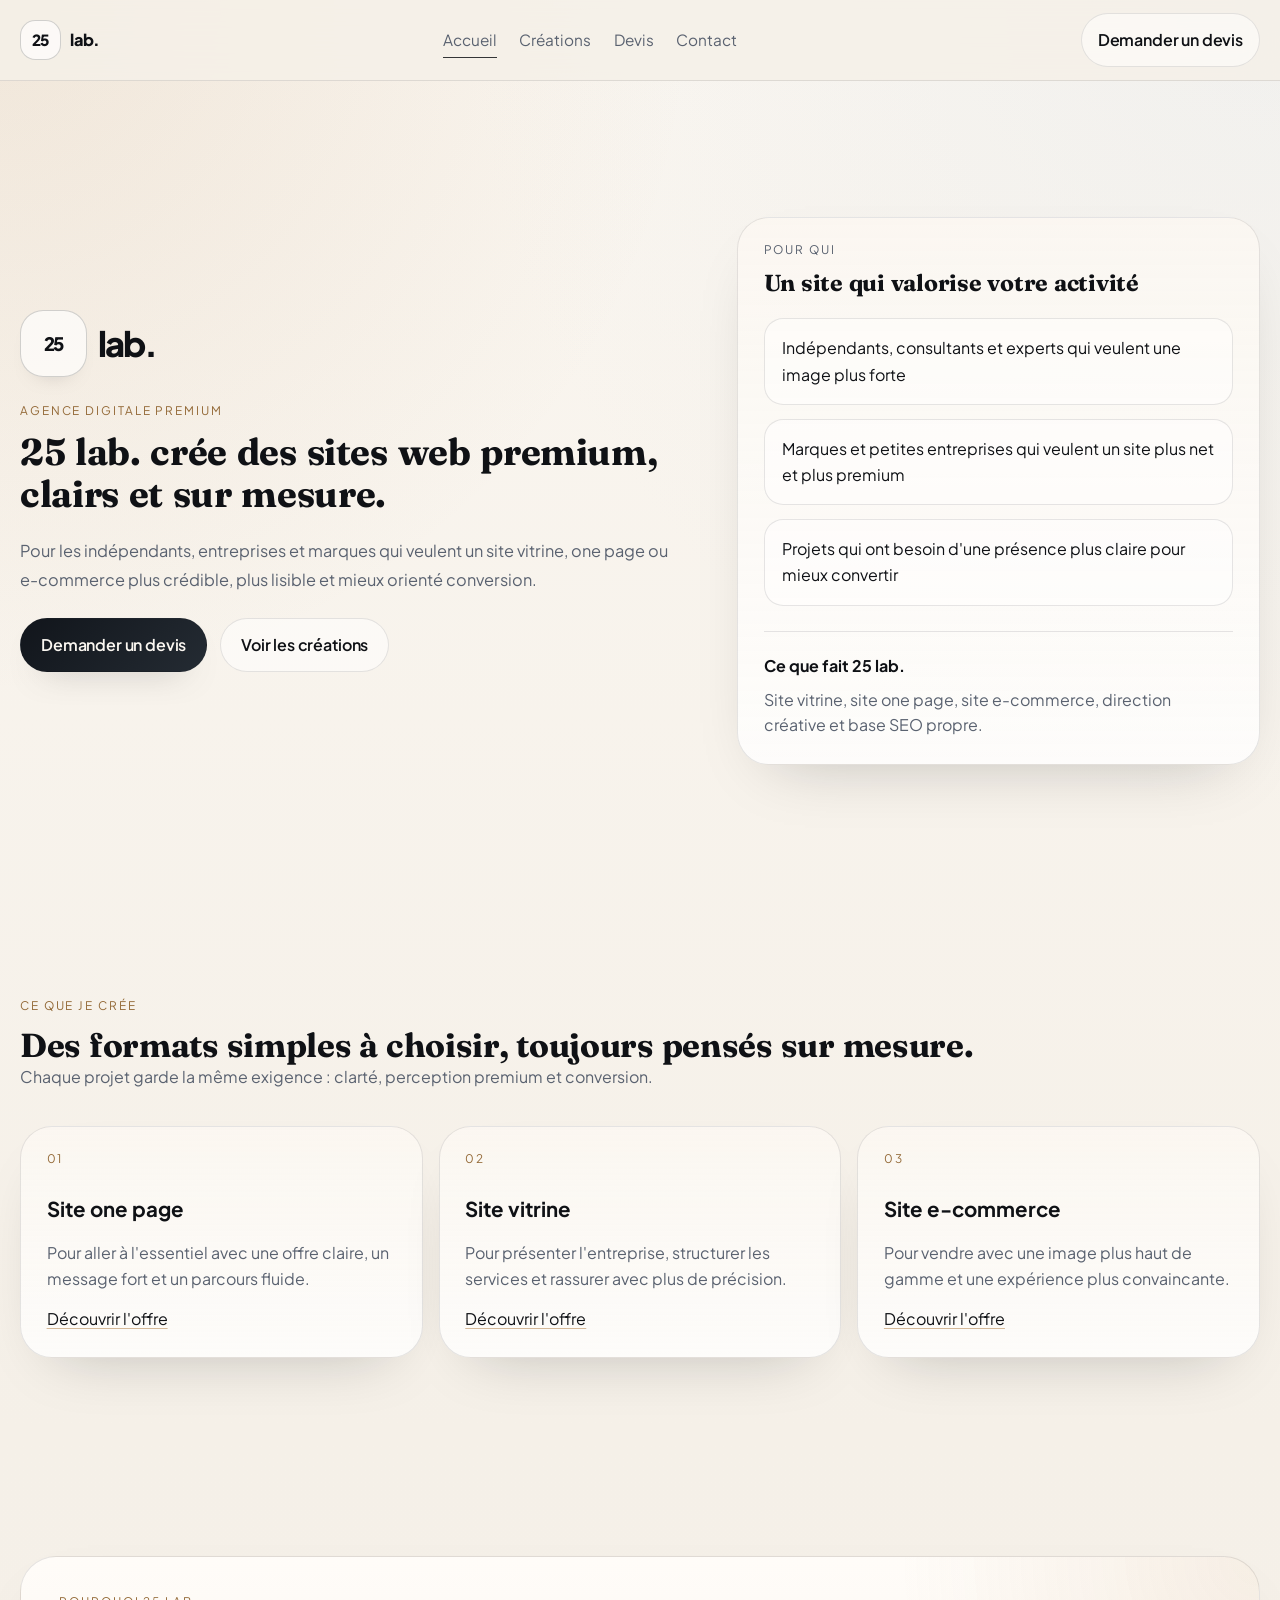
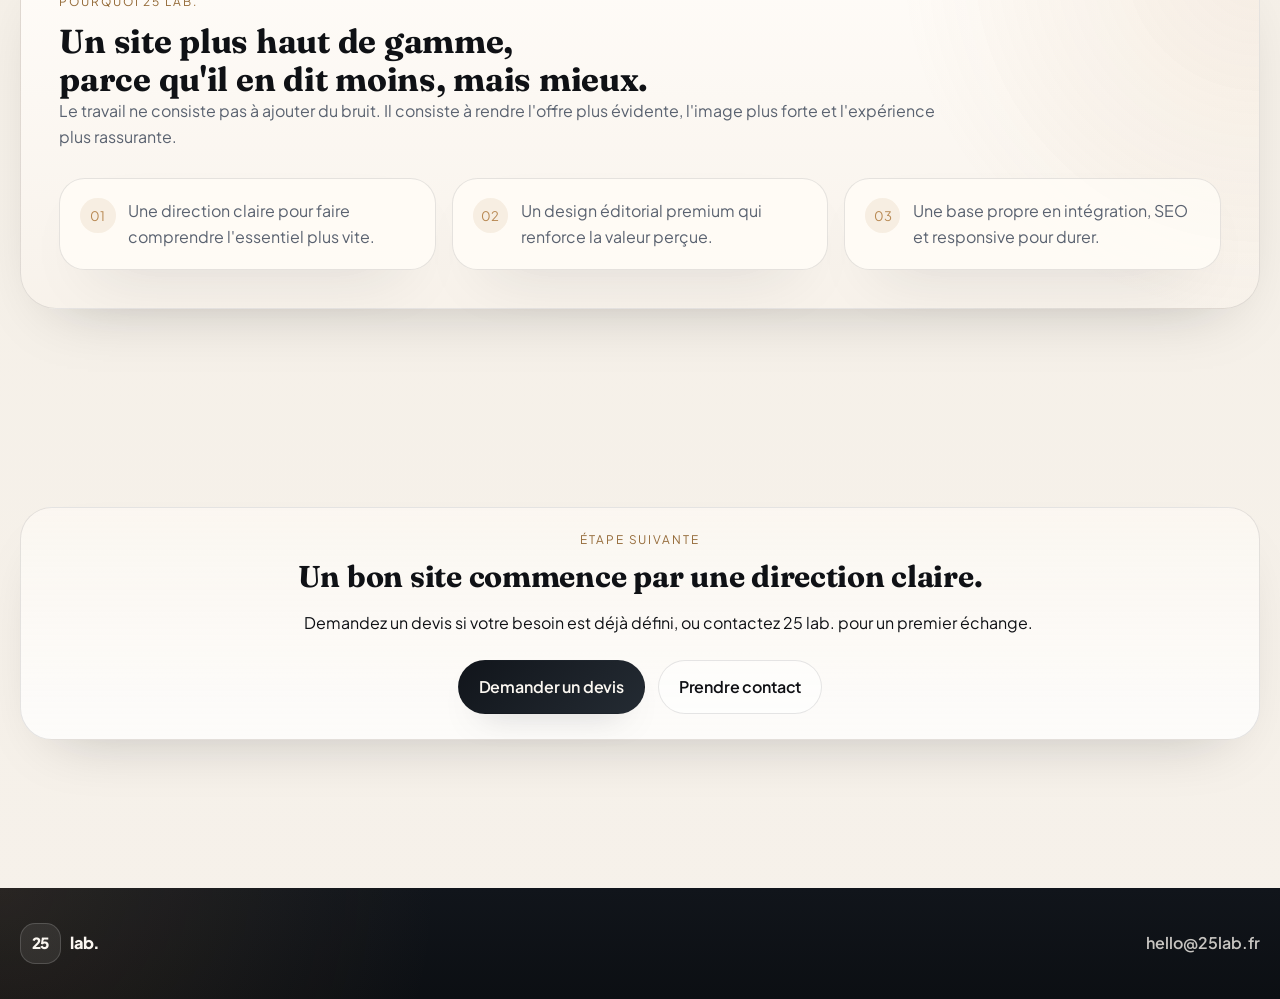
==== commit 0cc5845c: "Update index.html" ====
--- a/index.html
+++ b/index.html
@@ -85,7 +85,7 @@
               </div>
               <p class="eyebrow">Agence digitale premium</p>
               <h1 class="split-title hero-title">
-                <span class="title-line">25 lab. crée des <span class="hero-cluster">sites web&nbsp;premium</span>,</span>
+                <span class="title-line hero-title-line">25 lab. crée des <span class="hero-cluster">sites web&nbsp;premium</span>,</span>
                 <span class="title-line">clairs et sur mesure.</span>
               </h1>
               <p class="hero-text">
--- a/style.css
+++ b/style.css
@@ -310,11 +310,11 @@
 }
 
 .hero h1 {
-  font-size: clamp(2.05rem, 3.35vw, 3.55rem);
+  font-size: clamp(2.05rem, 2.9vw, 3rem);
   line-height: 1.12;
   letter-spacing: -0.01em;
   word-spacing: 0.06em;
-  max-width: 24ch;
+  max-width: 31ch;
   margin-bottom: 1.35rem;
 }
 
@@ -323,11 +323,11 @@
 }
 
 .page-hero h1 {
-  font-size: clamp(1.95rem, 2.8vw, 3rem);
+  font-size: clamp(1.95rem, 2.55vw, 2.85rem);
   line-height: 1.14;
   letter-spacing: -0.01em;
   word-spacing: 0.05em;
-  max-width: 34ch;
+  max-width: 46ch;
   margin-bottom: 1rem;
 }
 
@@ -369,7 +369,7 @@
   display: flex;
   align-items: flex-start;
   justify-content: flex-start;
-  margin-bottom: clamp(0.75rem, 1.5vw, 1.25rem);
+  margin-bottom: clamp(1.2rem, 2.2vw, 2.2rem);
 }
 
 .hero-lockup {
@@ -377,14 +377,14 @@
 }
 
 .hero-lockup .brand-mark {
-  width: clamp(3rem, 4.1vw, 3.8rem);
-  height: clamp(3rem, 4.1vw, 3.8rem);
-  border-radius: 1.15rem;
-  font-size: clamp(0.98rem, 1.25vw, 1.16rem);
+  width: clamp(3.8rem, 5.2vw, 5.25rem);
+  height: clamp(3.8rem, 5.2vw, 5.25rem);
+  border-radius: 1.45rem;
+  font-size: clamp(1.08rem, 1.45vw, 1.34rem);
 }
 
 .hero-lockup .brand-wordmark strong {
-  font-size: clamp(1.45rem, 2vw, 1.95rem);
+  font-size: clamp(1.85rem, 2.7vw, 2.75rem);
   letter-spacing: -0.06em;
 }
 
@@ -396,6 +396,15 @@
 
 .title-keep,
 .hero-cluster {
+  white-space: nowrap;
+}
+
+.split-title .title-line {
+  display: block;
+}
+
+.desktop-single-line {
+  max-width: none;
   white-space: nowrap;
 }
 
@@ -447,11 +456,11 @@
 }
 
 .section-intro h2 {
-  max-width: 34ch;
+  max-width: 44ch;
 }
 
 .section-intro.center h2 {
-  max-width: 38ch;
+  max-width: 46ch;
   margin-inline: auto;
 }
 
@@ -556,6 +565,26 @@
 .cta-panel > p:last-of-type {
   max-width: 56ch;
   margin: 1rem auto 0;
+}
+
+.cta-panel > .desktop-single-line,
+.cta-panel h2.desktop-single-line,
+.section-intro > .desktop-single-line {
+  max-width: none;
+  white-space: nowrap;
+}
+
+.error-shell {
+  min-height: 72svh;
+  display: grid;
+  align-items: center;
+}
+
+.error-card h1 {
+  font-family: var(--font-display);
+  font-size: clamp(2rem, 3vw, 3.2rem);
+  line-height: 1.12;
+  letter-spacing: -0.01em;
 }
 
 .offer-stack {
@@ -881,6 +910,15 @@
   }
 }
 
+@media (max-width: 1180px) {
+  .desktop-single-line,
+  .cta-panel > .desktop-single-line,
+  .cta-panel h2.desktop-single-line,
+  .section-intro > .desktop-single-line {
+    white-space: normal;
+  }
+}
+
 @media (max-width: 760px) {
   .container {
     width: min(1240px, calc(100% - 1.25rem));
@@ -891,7 +929,7 @@
   }
 
   .hero h1 {
-    font-size: clamp(2rem, 11vw, 2.75rem);
+    font-size: clamp(2rem, 10vw, 2.65rem);
     line-height: 1.12;
   }
 
@@ -936,7 +974,11 @@
   }
 
   .title-keep,
-  .hero-cluster {
+  .hero-cluster,
+  .desktop-single-line,
+  .cta-panel > .desktop-single-line,
+  .cta-panel h2.desktop-single-line,
+  .section-intro > .desktop-single-line {
     white-space: normal;
   }
 }
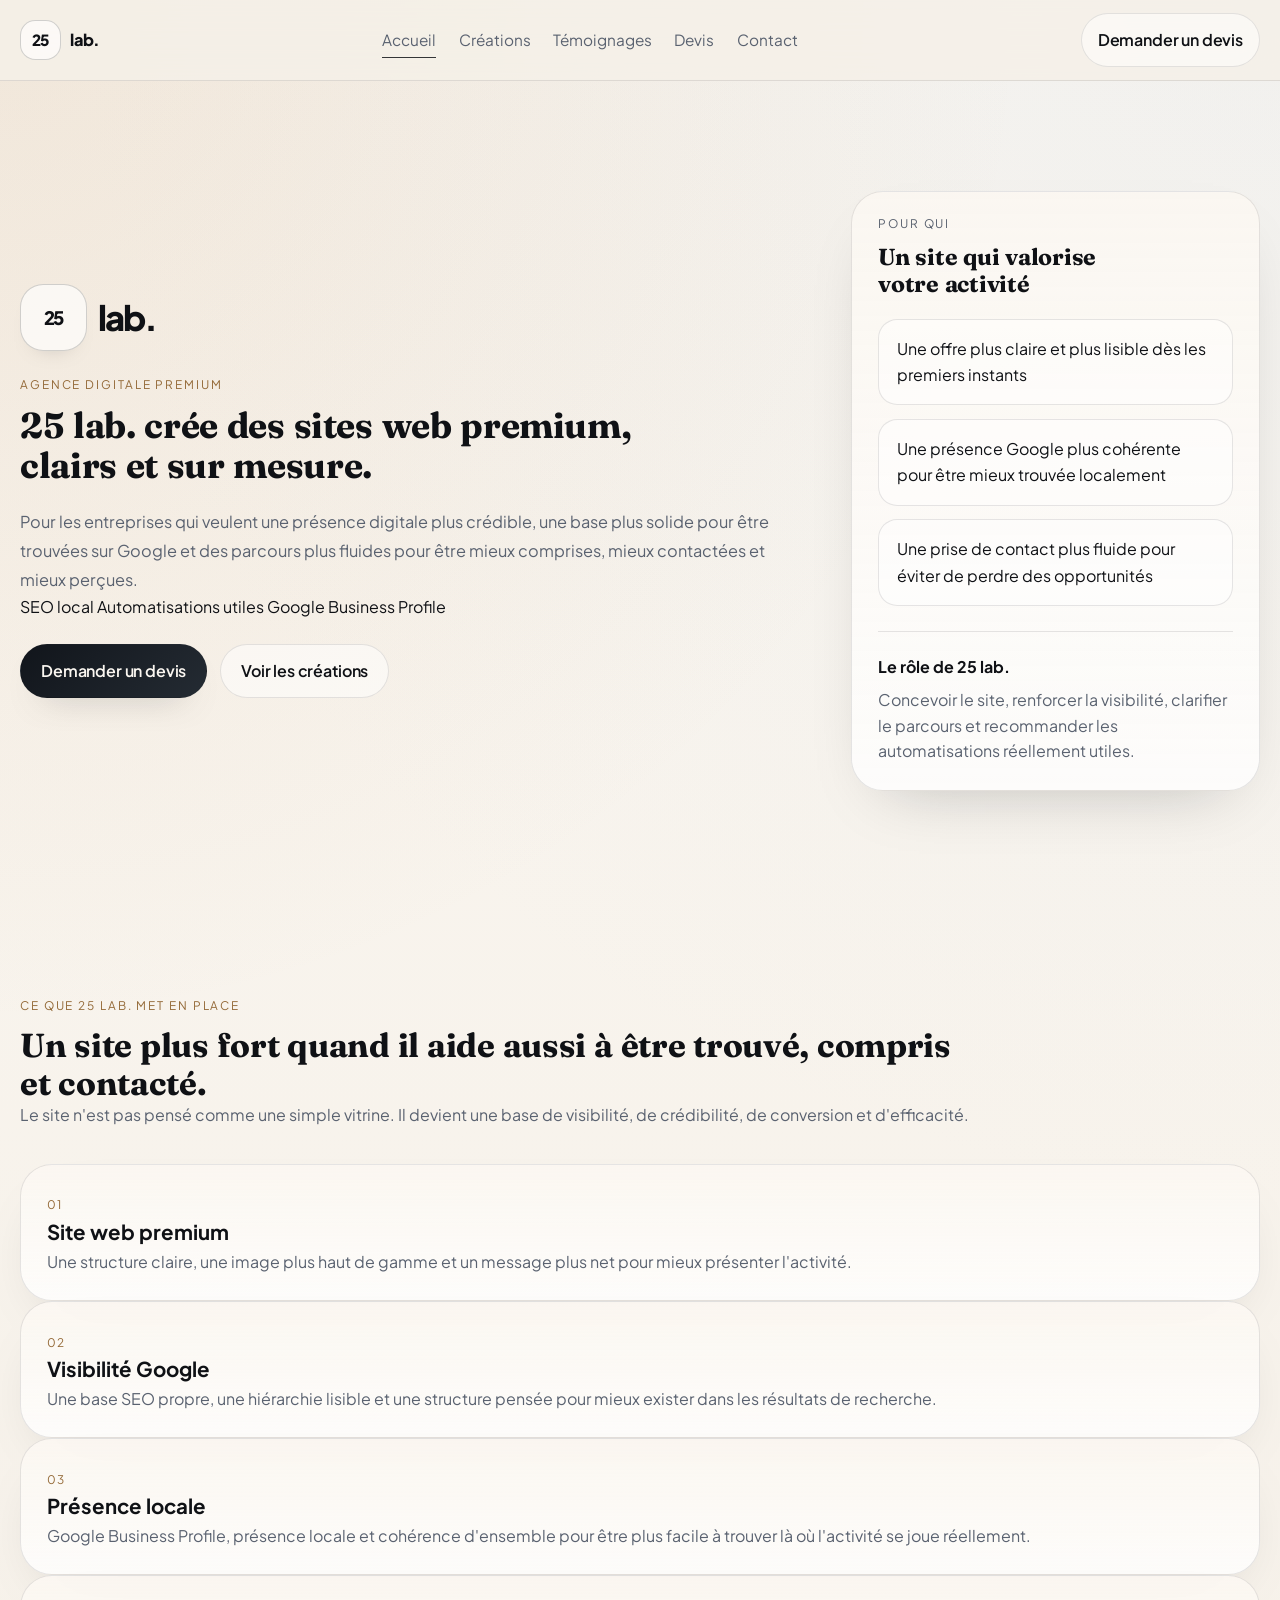
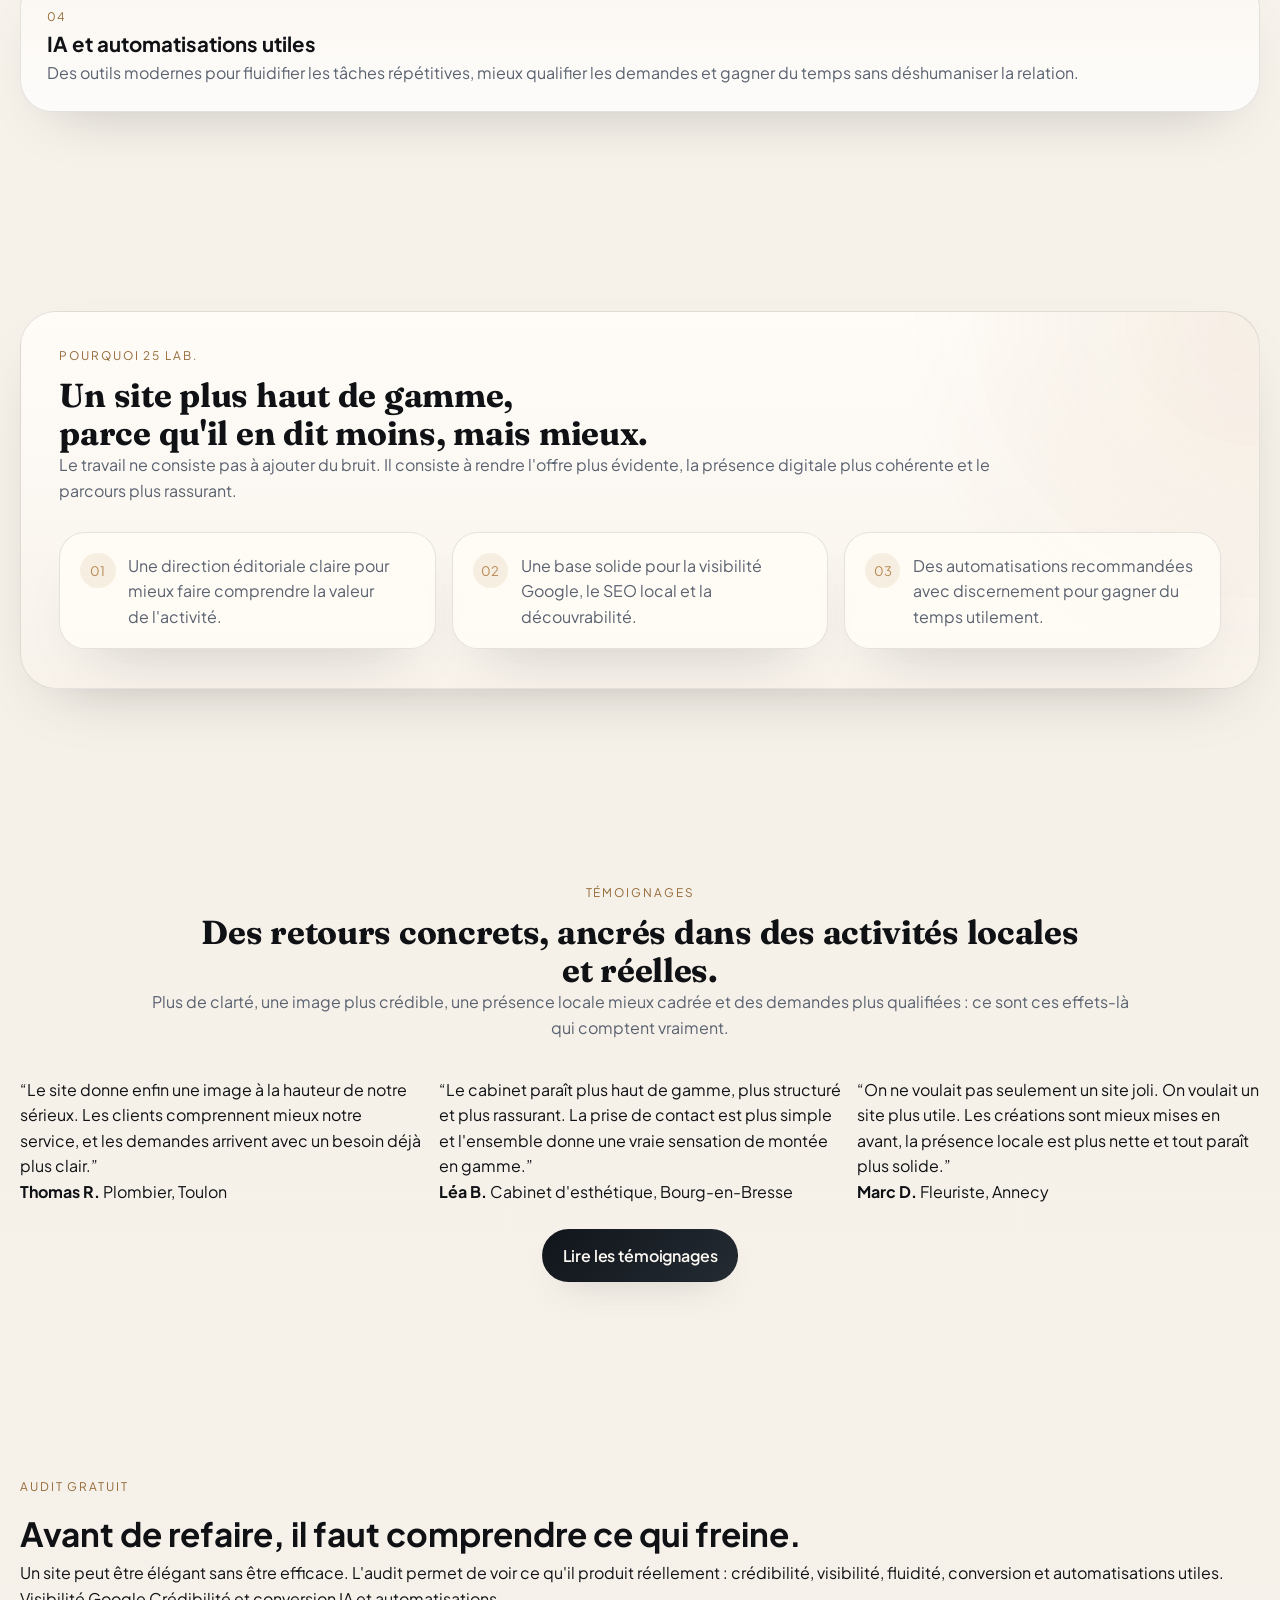
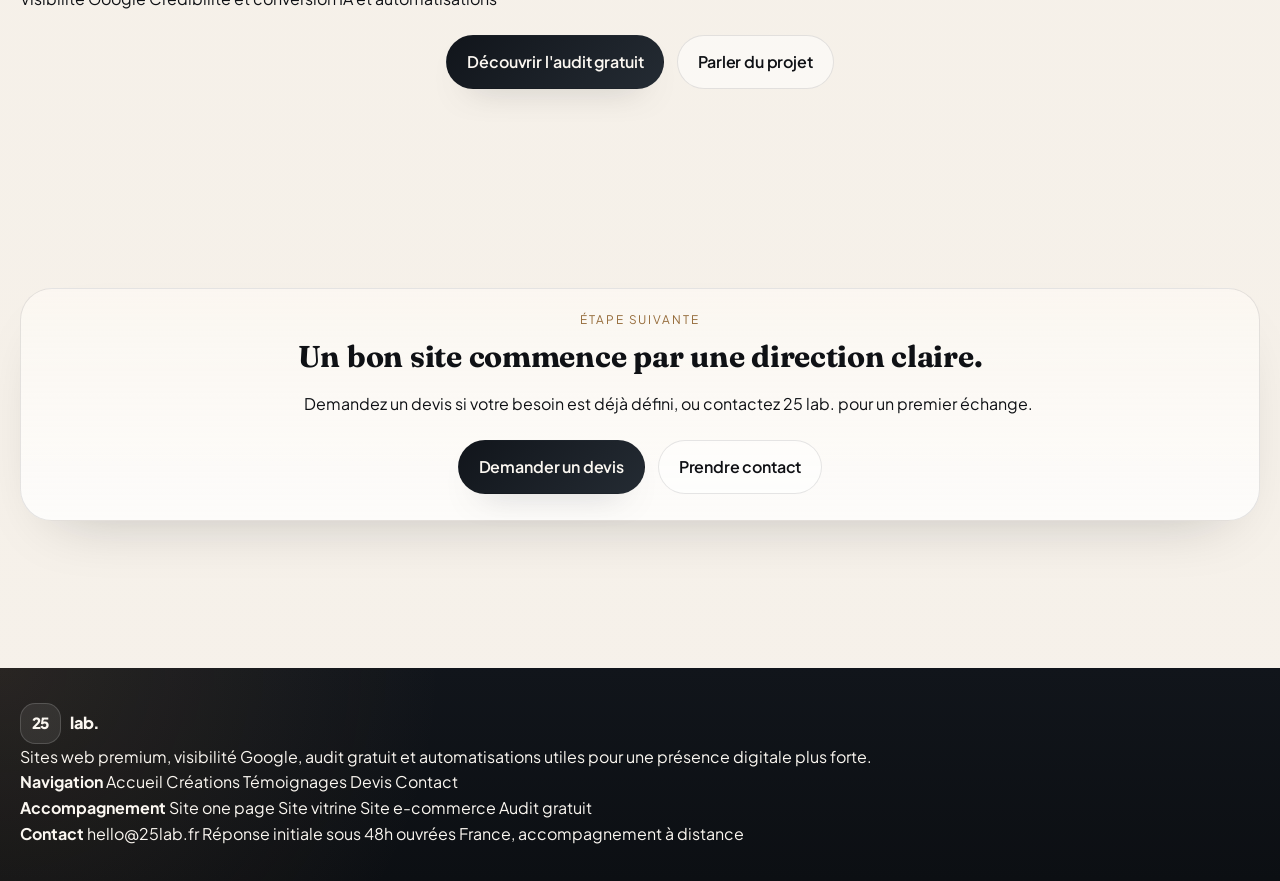
==== commit fd82ce01: "Update index.html" ====
--- a/index.html
+++ b/index.html
@@ -3,30 +3,32 @@
   <head>
     <meta charset="UTF-8" />
     <meta name="viewport" content="width=device-width, initial-scale=1" />
-    <title>25 lab. | Création de site web premium sur mesure</title>
+    <title>25 lab. | Site web premium, visibilité Google et automatisations utiles</title>
     <meta
       name="description"
-      content="25 lab. est une agence digitale premium spécialisée en création de site web premium, site vitrine, site one page et site e-commerce sur mesure."
+      content="25 lab. crée des sites web premium sur mesure et pose une base plus forte pour la visibilité Google, la présence locale, la conversion et les automatisations utiles."
     />
     <link rel="canonical" href="https://25lab.fr/" />
     <meta property="og:type" content="website" />
     <meta property="og:site_name" content="25 lab." />
-    <meta property="og:title" content="25 lab. | Création de site web premium sur mesure" />
+    <meta property="og:title" content="25 lab. | Site web premium, visibilité Google et automatisations utiles" />
     <meta
       property="og:description"
-      content="Agence digitale premium pour site vitrine, site one page et site e-commerce sur mesure."
+      content="25 lab. conçoit des sites web premium et structure une présence digitale plus claire, plus visible et plus performante."
     />
     <meta property="og:url" content="https://25lab.fr/" />
     <meta property="og:image" content="https://25lab.fr/og-image.svg" />
     <meta name="twitter:card" content="summary_large_image" />
-    <meta name="twitter:title" content="25 lab. | Création de site web premium sur mesure" />
+    <meta name="twitter:title" content="25 lab. | Site web premium, visibilité Google et automatisations utiles" />
     <meta
       name="twitter:description"
-      content="Agence digitale premium pour site vitrine, site one page et site e-commerce sur mesure."
+      content="25 lab. conçoit des sites web premium et structure une présence digitale plus claire, plus visible et plus performante."
     />
     <meta name="twitter:image" content="https://25lab.fr/og-image.svg" />
     <meta name="theme-color" content="#0f1115" />
     <link rel="icon" href="favicon.svg" type="image/svg+xml" />
+    <link rel="icon" href="favicon.ico" type="image/x-icon" sizes="16x16 32x32" />
+    <link rel="apple-touch-icon" href="apple-touch-icon.png" sizes="180x180" />
     <link rel="manifest" href="manifest.webmanifest" />
     <link rel="preconnect" href="https://fonts.googleapis.com" />
     <link rel="preconnect" href="https://fonts.gstatic.com" crossorigin="anonymous" />
@@ -41,14 +43,18 @@
         "@type": "ProfessionalService",
         "name": "25 lab.",
         "url": "https://25lab.fr",
-        "description": "25 lab. conçoit des sites web premium sur mesure pour les indépendants, entreprises et marques qui veulent une présence digitale plus claire, plus crédible et plus performante.",
+        "description": "25 lab. crée des sites web premium sur mesure et aide les entreprises à mieux structurer leur présence digitale, leur visibilité Google et leurs parcours de contact.",
         "email": "hello@25lab.fr",
         "areaServed": "France",
         "serviceType": [
           "Création de site web premium",
           "Site vitrine",
           "Site one page",
-          "Site e-commerce"
+          "Site e-commerce",
+          "Audit gratuit",
+          "SEO local",
+          "Google Business Profile",
+          "Automatisations utiles"
         ]
       }
     </script>
@@ -63,8 +69,9 @@
           </span>
         </a>
         <nav aria-label="Navigation principale">
-          <a class="is-active" href="index.html">Accueil</a>
+          <a class="is-active" aria-current="page" href="index.html">Accueil</a>
           <a href="creations.html">Créations</a>
+          <a href="temoignages.html">Témoignages</a>
           <a href="devis.html">Devis</a>
           <a href="contact.html">Contact</a>
         </nav>
@@ -84,14 +91,20 @@
                 </span>
               </div>
               <p class="eyebrow">Agence digitale premium</p>
-              <h1 class="split-title hero-title">
-                <span class="title-line hero-title-line">25 lab. crée des <span class="hero-cluster">sites web&nbsp;premium</span>,</span>
+              <h1 class="split-title locked-lines hero-title">
+                <span class="title-line hero-title-line">25 lab. crée des sites web premium,</span>
                 <span class="title-line">clairs et sur mesure.</span>
               </h1>
               <p class="hero-text">
-                Pour les indépendants, entreprises et marques qui veulent un site vitrine, one page ou
-                e-commerce plus crédible, plus lisible et mieux orienté conversion.
+                Pour les entreprises qui veulent une présence digitale plus crédible, une base plus
+                solide pour être trouvées sur Google et des parcours plus fluides pour être mieux
+                comprises, mieux contactées et mieux perçues.
               </p>
+              <div class="tag-row">
+                <span class="tag gold">SEO local</span>
+                <span class="tag lilac">Automatisations utiles</span>
+                <span class="tag peach">Google Business Profile</span>
+              </div>
               <div class="hero-actions">
                 <a class="btn" href="devis.html">Demander un devis</a>
                 <a class="btn ghost" href="creations.html">Voir les créations</a>
@@ -104,41 +117,58 @@
           <p class="eyebrow">Pour qui</p>
           <h2>Un site qui valorise votre activité</h2>
           <ul class="feature-list">
-            <li>Indépendants, consultants et experts qui veulent une image plus forte</li>
-            <li>Marques et petites entreprises qui veulent un site plus net et plus premium</li>
-            <li>Projets qui ont besoin d'une présence plus claire pour mieux convertir</li>
+            <li>Une offre plus claire et plus lisible dès les premiers instants</li>
+            <li>Une présence Google plus cohérente pour être mieux trouvée localement</li>
+            <li>Une prise de contact plus fluide pour éviter de perdre des opportunités</li>
           </ul>
           <div class="sub-note">
-            <strong>Ce que fait 25 lab.</strong>
-            <span>Site vitrine, site one page, site e-commerce, direction créative et base SEO propre.</span>
+            <strong>Le rôle de 25 lab.</strong>
+            <span>Concevoir le site, renforcer la visibilité, clarifier le parcours et recommander les automatisations réellement utiles.</span>
           </div>
         </aside>
       </section>
 
       <section class="section container">
         <div class="section-intro">
-          <p class="eyebrow">Ce que je crée</p>
-          <h2>Des formats simples à choisir, toujours <span class="title-keep">pensés sur mesure</span>.</h2>
-          <p>Chaque projet garde la même exigence : clarté, perception premium et conversion.</p>
-        </div>
-        <div class="grid-3">
-          <article class="card service-card reveal">
+          <p class="eyebrow">Ce que 25 lab. met en place</p>
+          <h2>Un site plus fort quand il aide aussi à être trouvé, compris et contacté.</h2>
+          <p>
+            Le site n'est pas pensé comme une simple vitrine. Il devient une base de visibilité, de
+            crédibilité, de conversion et d'efficacité.
+          </p>
+        </div>
+        <div class="grid-2 strategy-grid">
+          <article class="card strategy-card accent-lilac reveal">
             <span class="mini-label">01</span>
-            <h3>Site one page</h3>
-            <p>Pour aller à l'essentiel avec une offre claire, un message fort et un parcours fluide.</p>
-            <a class="text-link" href="creations.html#one-page">Découvrir l'offre</a>
+            <h3>Site web premium</h3>
+            <p>
+              Une structure claire, une image plus haut de gamme et un message plus net pour mieux
+              présenter l'activité.
+            </p>
           </article>
-          <article class="card service-card reveal">
+          <article class="card strategy-card accent-peach reveal">
             <span class="mini-label">02</span>
-            <h3>Site vitrine</h3>
-            <p>Pour présenter l'entreprise, structurer les services et rassurer avec plus de précision.</p>
-            <a class="text-link" href="creations.html#site-vitrine">Découvrir l'offre</a>
+            <h3>Visibilité Google</h3>
+            <p>
+              Une base SEO propre, une hiérarchie lisible et une structure pensée pour mieux exister
+              dans les résultats de recherche.
+            </p>
           </article>
-          <article class="card service-card reveal">
+          <article class="card strategy-card accent-gold reveal">
             <span class="mini-label">03</span>
-            <h3>Site e-commerce</h3>
-            <p>Pour vendre avec une image plus haut de gamme et une expérience plus convaincante.</p>
-            <a class="text-link" href="creations.html#e-commerce">Découvrir l'offre</a>
+            <h3>Présence locale</h3>
+            <p>
+              Google Business Profile, présence locale et cohérence d'ensemble pour être plus facile
+              à trouver là où l'activité se joue réellement.
+            </p>
+          </article>
+          <article class="card strategy-card reveal">
+            <span class="mini-label">04</span>
+            <h3>IA et automatisations utiles</h3>
+            <p>
+              Des outils modernes pour fluidifier les tâches répétitives, mieux qualifier les
+              demandes et gagner du temps sans déshumaniser la relation.
+            </p>
           </article>
         </div>
       </section>
@@ -147,30 +177,99 @@
         <div class="why-signature-wrap">
           <div class="section-intro why-signature">
             <p class="eyebrow">Pourquoi 25 lab.</p>
-            <h2 class="split-title">
+            <h2 class="split-title locked-lines">
               <span class="title-line">Un site plus haut de gamme,</span>
               <span class="title-line">parce qu'il en dit moins, mais mieux.</span>
             </h2>
             <p>
               Le travail ne consiste pas à ajouter du bruit. Il consiste à rendre l'offre plus
-              évidente, l'image plus forte et l'expérience plus rassurante.
+              évidente, la présence digitale plus cohérente et le parcours plus rassurant.
             </p>
           </div>
           <div class="grid-3">
             <article class="bullet-card reveal">
               <span>01</span>
-              <p>Une direction claire pour faire comprendre l'essentiel plus vite.</p>
+              <p>Une direction éditoriale claire pour mieux faire comprendre la valeur de l'activité.</p>
             </article>
             <article class="bullet-card reveal">
               <span>02</span>
-              <p>Un design éditorial premium qui renforce la valeur perçue.</p>
+              <p>Une base solide pour la visibilité Google, le SEO local et la découvrabilité.</p>
             </article>
             <article class="bullet-card reveal">
               <span>03</span>
-              <p>Une base propre en intégration, SEO et responsive pour durer.</p>
-            </article>
-          </div>
-        </div>
+              <p>Des automatisations recommandées avec discernement pour gagner du temps utilement.</p>
+            </article>
+          </div>
+        </div>
+      </section>
+
+      <section class="section section-soft">
+        <div class="container">
+          <div class="section-intro center">
+            <p class="eyebrow">Témoignages</p>
+            <h2>Des retours concrets, ancrés dans des activités locales et réelles.</h2>
+            <p>
+              Plus de clarté, une image plus crédible, une présence locale mieux cadrée et des
+              demandes plus qualifiées : ce sont ces effets-là qui comptent vraiment.
+            </p>
+          </div>
+          <div class="grid-3 reviews-grid">
+            <article class="review-card reveal">
+              <p class="review-quote">
+                “Le site donne enfin une image à la hauteur de notre sérieux. Les clients comprennent
+                mieux notre service, et les demandes arrivent avec un besoin déjà plus clair.”
+              </p>
+              <div class="review-meta">
+                <strong>Thomas R.</strong>
+                <span>Plombier, Toulon</span>
+              </div>
+            </article>
+            <article class="review-card reveal">
+              <p class="review-quote">
+                “Le cabinet paraît plus haut de gamme, plus structuré et plus rassurant. La prise de
+                contact est plus simple et l'ensemble donne une vraie sensation de montée en gamme.”
+              </p>
+              <div class="review-meta">
+                <strong>Léa B.</strong>
+                <span>Cabinet d'esthétique, Bourg-en-Bresse</span>
+              </div>
+            </article>
+            <article class="review-card reveal">
+              <p class="review-quote">
+                “On ne voulait pas seulement un site joli. On voulait un site plus utile. Les
+                créations sont mieux mises en avant, la présence locale est plus nette et tout paraît
+                plus solide.”
+              </p>
+              <div class="review-meta">
+                <strong>Marc D.</strong>
+                <span>Fleuriste, Annecy</span>
+              </div>
+            </article>
+          </div>
+          <div class="hero-actions center">
+            <a class="btn" href="temoignages.html">Lire les témoignages</a>
+          </div>
+        </div>
+      </section>
+
+      <section class="section container">
+        <article class="audit-banner reveal">
+          <p class="eyebrow">Audit gratuit</p>
+          <h2>Avant de refaire, il faut comprendre ce qui freine.</h2>
+          <p>
+            Un site peut être élégant sans être efficace. L'audit permet de voir ce qu'il produit
+            réellement : crédibilité, visibilité, fluidité, conversion et automatisations utiles.
+          </p>
+          <div class="tag-row center">
+            <span class="tag peach">Visibilité Google</span>
+            <span class="tag lilac">Crédibilité et conversion</span>
+            <span class="tag gold">IA et automatisations</span>
+          </div>
+          <div class="hero-actions center">
+            <a class="btn" href="devis.html#audit-gratuit">Découvrir l'audit gratuit</a>
+            <a class="btn ghost" href="devis.html">Parler du projet</a>
+          </div>
+        </article>
       </section>
 
       <section class="section container">
@@ -178,8 +277,7 @@
           <p class="eyebrow">Étape suivante</p>
           <h2>Un bon site commence par une <span class="title-keep">direction claire</span>.</h2>
           <p class="desktop-single-line">
-            Demandez un devis si votre besoin est déjà défini, ou contactez 25 lab. pour un
-            premier échange.
+            Demandez un devis si votre besoin est déjà défini, ou contactez 25 lab. pour un premier échange.
           </p>
           <div class="hero-actions center">
             <a class="btn" href="devis.html">Demander un devis</a>
@@ -190,14 +288,40 @@
     </main>
 
     <footer class="site-footer">
-      <div class="container footer-shell">
-        <a class="brand-link" href="index.html" aria-label="Retour à l'accueil 25 lab.">
-          <span class="brand-lockup light" aria-label="25 lab.">
-            <span class="brand-mark">25</span>
-            <span class="brand-wordmark"><strong>lab.</strong></span>
-          </span>
-        </a>
-        <a class="footer-email" href="mailto:hello@25lab.fr">hello@25lab.fr</a>
+      <div class="container footer-grid">
+        <div class="footer-brand">
+          <a class="brand-link" href="index.html" aria-label="Retour à l'accueil 25 lab.">
+            <span class="brand-lockup light" aria-label="25 lab.">
+              <span class="brand-mark">25</span>
+              <span class="brand-wordmark"><strong>lab.</strong></span>
+            </span>
+          </a>
+          <p class="footer-note">
+            Sites web premium, visibilité Google, audit gratuit et automatisations utiles pour une
+            présence digitale plus forte.
+          </p>
+        </div>
+        <div class="footer-block">
+          <strong>Navigation</strong>
+          <a href="index.html">Accueil</a>
+          <a href="creations.html">Créations</a>
+          <a href="temoignages.html">Témoignages</a>
+          <a href="devis.html">Devis</a>
+          <a href="contact.html">Contact</a>
+        </div>
+        <div class="footer-block">
+          <strong>Accompagnement</strong>
+          <a href="creations.html#one-page">Site one page</a>
+          <a href="creations.html#site-vitrine">Site vitrine</a>
+          <a href="creations.html#e-commerce">Site e-commerce</a>
+          <a href="devis.html#audit-gratuit">Audit gratuit</a>
+        </div>
+        <div class="footer-block">
+          <strong>Contact</strong>
+          <a href="mailto:hello@25lab.fr">hello@25lab.fr</a>
+          <span>Réponse initiale sous 48h ouvrées</span>
+          <span>France, accompagnement à distance</span>
+        </div>
       </div>
     </footer>
 
--- a/style.css
+++ b/style.css
@@ -286,10 +286,10 @@
 }
 
 .hero {
-  grid-template-columns: minmax(0, 1.12fr) minmax(22rem, 0.88fr);
+  grid-template-columns: minmax(0, 1.32fr) minmax(19.5rem, 0.68fr);
   align-items: center;
   min-height: calc(100svh - 5rem);
-  gap: clamp(2rem, 4vw, 4rem);
+  gap: clamp(1.75rem, 3vw, 3.4rem);
 }
 
 .quote-layout {
@@ -310,11 +310,11 @@
 }
 
 .hero h1 {
-  font-size: clamp(2.05rem, 2.9vw, 3rem);
+  font-size: clamp(2.05rem, 2.8vw, 3rem);
   line-height: 1.12;
   letter-spacing: -0.01em;
   word-spacing: 0.06em;
-  max-width: 31ch;
+  max-width: 36ch;
   margin-bottom: 1.35rem;
 }
 
@@ -403,6 +403,10 @@
   display: block;
 }
 
+.hero-title-line {
+  white-space: nowrap;
+}
+
 .desktop-single-line {
   max-width: none;
   white-space: nowrap;
@@ -929,7 +933,7 @@
   }
 
   .hero h1 {
-    font-size: clamp(2rem, 10vw, 2.65rem);
+    font-size: clamp(1.55rem, 6vw, 2.35rem);
     line-height: 1.12;
   }
 
@@ -982,3 +986,11 @@
     white-space: normal;
   }
 }
+
+@media (max-width: 520px) {
+  .hero h1 {
+    font-size: clamp(1.18rem, 4.95vw, 1.65rem);
+    letter-spacing: -0.025em;
+    word-spacing: 0.01em;
+  }
+}
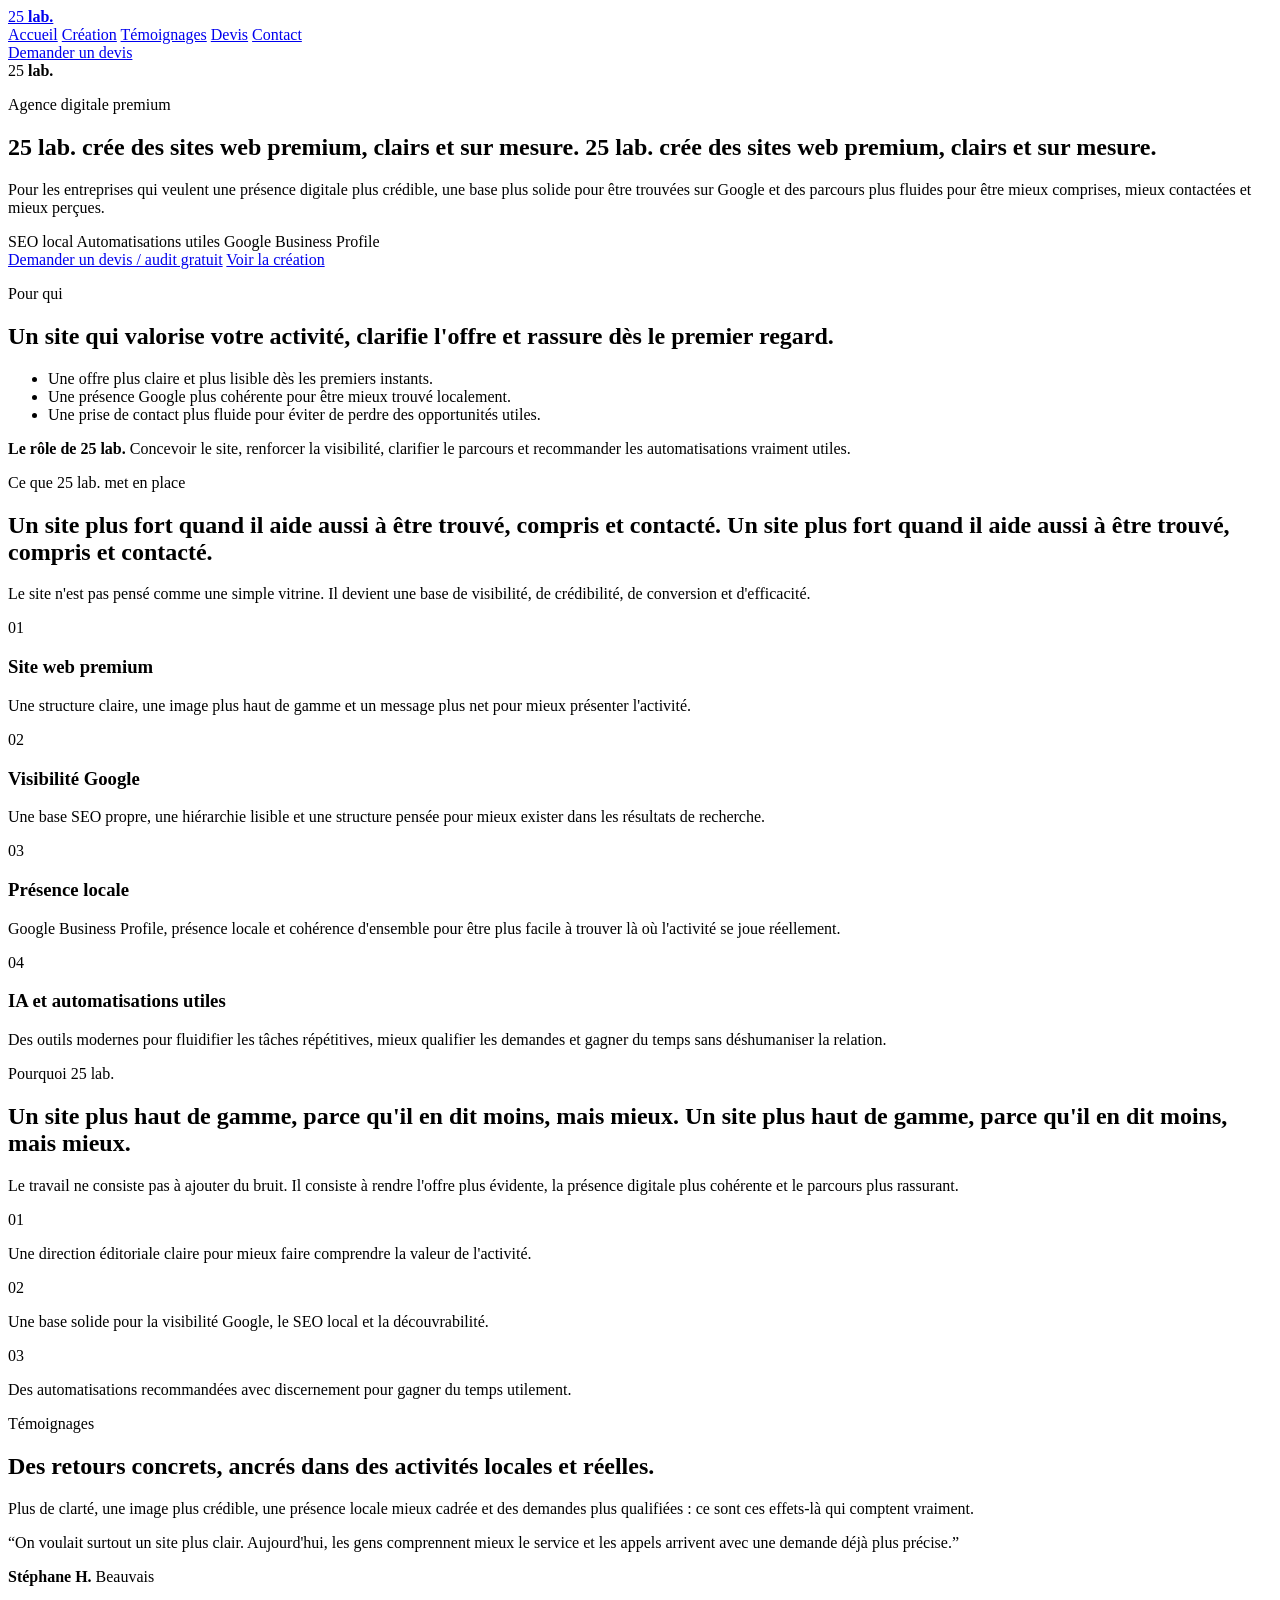
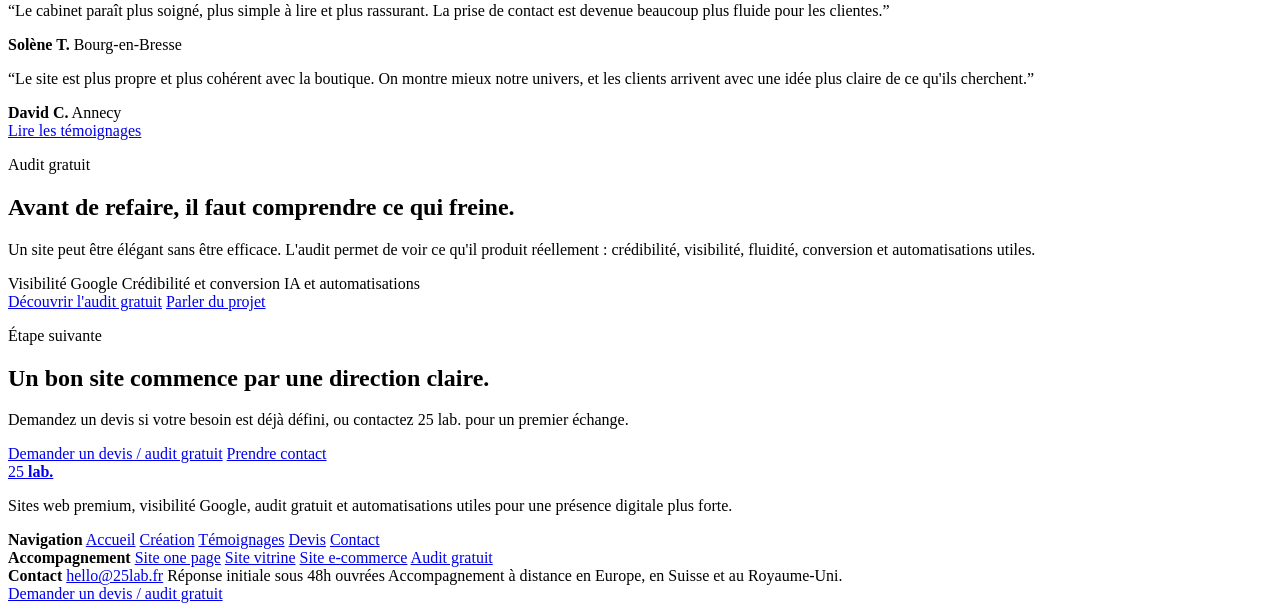
==== commit 0bcbd105: "Update index.html" ====
--- a/index.html
+++ b/index.html
@@ -3,15 +3,15 @@
   <head>
     <meta charset="UTF-8" />
     <meta name="viewport" content="width=device-width, initial-scale=1" />
-    <title>25 lab. | Site web premium, visibilité Google et automatisations utiles</title>
+    <title>25 lab. | Sites web premium, visibilité Google et automatisations utiles</title>
     <meta
       name="description"
-      content="25 lab. crée des sites web premium sur mesure et pose une base plus forte pour la visibilité Google, la présence locale, la conversion et les automatisations utiles."
+      content="25 lab. crée des sites web premium, clairs et sur mesure, avec une base pensée pour la visibilité Google, la présence locale, la crédibilité et la conversion."
     />
     <link rel="canonical" href="https://25lab.fr/" />
     <meta property="og:type" content="website" />
     <meta property="og:site_name" content="25 lab." />
-    <meta property="og:title" content="25 lab. | Site web premium, visibilité Google et automatisations utiles" />
+    <meta property="og:title" content="25 lab. | Sites web premium, visibilité Google et automatisations utiles" />
     <meta
       property="og:description"
       content="25 lab. conçoit des sites web premium et structure une présence digitale plus claire, plus visible et plus performante."
@@ -19,7 +19,7 @@
     <meta property="og:url" content="https://25lab.fr/" />
     <meta property="og:image" content="https://25lab.fr/og-image.svg" />
     <meta name="twitter:card" content="summary_large_image" />
-    <meta name="twitter:title" content="25 lab. | Site web premium, visibilité Google et automatisations utiles" />
+    <meta name="twitter:title" content="25 lab. | Sites web premium, visibilité Google et automatisations utiles" />
     <meta
       name="twitter:description"
       content="25 lab. conçoit des sites web premium et structure une présence digitale plus claire, plus visible et plus performante."
@@ -36,7 +36,7 @@
       href="https://fonts.googleapis.com/css2?family=Fraunces:opsz,wght@9..144,500;9..144,600;9..144,700&family=Plus+Jakarta+Sans:wght@400;500;600;700;800&display=swap"
       rel="stylesheet"
     />
-    <link rel="stylesheet" href="style.css" />
+    <link rel="stylesheet" href="css/style.css" />
     <script type="application/ld+json">
       {
         "@context": "https://schema.org",
@@ -45,7 +45,7 @@
         "url": "https://25lab.fr",
         "description": "25 lab. crée des sites web premium sur mesure et aide les entreprises à mieux structurer leur présence digitale, leur visibilité Google et leurs parcours de contact.",
         "email": "hello@25lab.fr",
-        "areaServed": "France",
+        "areaServed": ["France", "Europe", "Switzerland", "United Kingdom"],
         "serviceType": [
           "Création de site web premium",
           "Site vitrine",
@@ -68,77 +68,99 @@
             <span class="brand-wordmark"><strong>lab.</strong></span>
           </span>
         </a>
-        <nav aria-label="Navigation principale">
+
+        <nav class="site-nav" aria-label="Navigation principale">
           <a class="is-active" aria-current="page" href="index.html">Accueil</a>
-          <a href="creations.html">Créations</a>
+          <a href="creation.html">Création</a>
           <a href="temoignages.html">Témoignages</a>
           <a href="devis.html">Devis</a>
           <a href="contact.html">Contact</a>
         </nav>
-        <a class="btn ghost small" href="devis.html">Demander un devis</a>
+
+        <a class="btn btn-ghost btn-small" href="devis.html">Demander un devis</a>
       </div>
     </header>
 
     <main>
       <section class="hero section container">
         <div class="hero-copy reveal">
-          <div class="hero-copy-shell">
-            <div class="hero-copy-content">
-              <div class="hero-signature" aria-hidden="true">
-                <span class="brand-lockup hero-lockup">
-                  <span class="brand-mark">25</span>
-                  <span class="brand-wordmark"><strong>lab.</strong></span>
-                </span>
-              </div>
-              <p class="eyebrow">Agence digitale premium</p>
-              <h1 class="split-title locked-lines hero-title">
-                <span class="title-line hero-title-line">25 lab. crée des sites web premium,</span>
-                <span class="title-line">clairs et sur mesure.</span>
-              </h1>
-              <p class="hero-text">
-                Pour les entreprises qui veulent une présence digitale plus crédible, une base plus
-                solide pour être trouvées sur Google et des parcours plus fluides pour être mieux
-                comprises, mieux contactées et mieux perçues.
-              </p>
-              <div class="tag-row">
-                <span class="tag gold">SEO local</span>
-                <span class="tag lilac">Automatisations utiles</span>
-                <span class="tag peach">Google Business Profile</span>
-              </div>
-              <div class="hero-actions">
-                <a class="btn" href="devis.html">Demander un devis</a>
-                <a class="btn ghost" href="creations.html">Voir les créations</a>
-              </div>
-            </div>
+          <div class="hero-signature" aria-hidden="true">
+            <span class="brand-lockup hero-lockup">
+              <span class="brand-mark">25</span>
+              <span class="brand-wordmark"><strong>lab.</strong></span>
+            </span>
+          </div>
+
+          <p class="eyebrow">Agence digitale premium</p>
+
+          <h1 class="hero-title">
+            <span class="desktop-only">25 lab. crée des sites web premium, clairs et sur mesure.</span>
+            <span class="mobile-only">
+              <span class="title-line">25 lab. crée des sites <span class="title-keep">web premium,</span></span>
+              <span class="title-line">clairs et sur mesure.</span>
+            </span>
+          </h1>
+
+          <p class="hero-text">
+            Pour les entreprises qui veulent une présence digitale plus crédible, une base plus solide
+            pour être trouvées sur Google et des parcours plus fluides pour être mieux comprises,
+            mieux contactées et mieux perçues.
+          </p>
+
+          <div class="tag-row">
+            <span class="tag gold">SEO local</span>
+            <span class="tag lilac">Automatisations utiles</span>
+            <span class="tag peach">Google Business Profile</span>
+          </div>
+
+          <div class="hero-actions">
+            <a class="btn btn-mix" href="devis.html">Demander un devis / audit gratuit</a>
+            <a class="btn btn-ghost" href="creation.html">Voir la création</a>
           </div>
         </div>
 
         <aside class="feature-panel reveal delay-1">
           <p class="eyebrow">Pour qui</p>
-          <h2>Un site qui valorise votre activité</h2>
+          <h2>Un site qui valorise votre activité, clarifie l'offre et rassure dès le premier regard.</h2>
+
           <ul class="feature-list">
-            <li>Une offre plus claire et plus lisible dès les premiers instants</li>
-            <li>Une présence Google plus cohérente pour être mieux trouvée localement</li>
-            <li>Une prise de contact plus fluide pour éviter de perdre des opportunités</li>
+            <li>Une offre plus claire et plus lisible dès les premiers instants.</li>
+            <li>Une présence Google plus cohérente pour être mieux trouvé localement.</li>
+            <li>Une prise de contact plus fluide pour éviter de perdre des opportunités utiles.</li>
           </ul>
+
           <div class="sub-note">
             <strong>Le rôle de 25 lab.</strong>
-            <span>Concevoir le site, renforcer la visibilité, clarifier le parcours et recommander les automatisations réellement utiles.</span>
+            <span>
+              Concevoir le site, renforcer la visibilité, clarifier le parcours et recommander les
+              automatisations vraiment utiles.
+            </span>
           </div>
         </aside>
       </section>
 
       <section class="section container">
-        <div class="section-intro">
+        <div class="section-intro wide">
           <p class="eyebrow">Ce que 25 lab. met en place</p>
-          <h2>Un site plus fort quand il aide aussi à être trouvé, compris et contacté.</h2>
-          <p>
+
+          <h2>
+            <span class="desktop-only one-line-desktop">
+              Un site plus fort quand il aide aussi à être trouvé, compris et contacté.
+            </span>
+            <span class="mobile-only stack-lines">
+              <span>Un site plus fort quand il aide aussi</span>
+              <span>à être trouvé, compris et contacté.</span>
+            </span>
+          </h2>
+
+          <p class="one-line-desktop">
             Le site n'est pas pensé comme une simple vitrine. Il devient une base de visibilité, de
             crédibilité, de conversion et d'efficacité.
           </p>
         </div>
+
         <div class="grid-2 strategy-grid">
-          <article class="card strategy-card accent-lilac reveal">
+          <article class="card accent-lilac reveal">
             <span class="mini-label">01</span>
             <h3>Site web premium</h3>
             <p>
@@ -146,7 +168,8 @@
               présenter l'activité.
             </p>
           </article>
-          <article class="card strategy-card accent-peach reveal">
+
+          <article class="card accent-peach reveal">
             <span class="mini-label">02</span>
             <h3>Visibilité Google</h3>
             <p>
@@ -154,7 +177,8 @@
               dans les résultats de recherche.
             </p>
           </article>
-          <article class="card strategy-card accent-gold reveal">
+
+          <article class="card accent-gold reveal">
             <span class="mini-label">03</span>
             <h3>Présence locale</h3>
             <p>
@@ -162,92 +186,106 @@
               à trouver là où l'activité se joue réellement.
             </p>
           </article>
-          <article class="card strategy-card reveal">
+
+          <article class="card reveal">
             <span class="mini-label">04</span>
             <h3>IA et automatisations utiles</h3>
             <p>
-              Des outils modernes pour fluidifier les tâches répétitives, mieux qualifier les
-              demandes et gagner du temps sans déshumaniser la relation.
+              Des outils modernes pour fluidifier les tâches répétitives, mieux qualifier les demandes
+              et gagner du temps sans déshumaniser la relation.
             </p>
           </article>
         </div>
       </section>
 
       <section class="section container">
-        <div class="why-signature-wrap">
-          <div class="section-intro why-signature">
+        <article class="why-block reveal">
+          <div class="section-intro wide">
             <p class="eyebrow">Pourquoi 25 lab.</p>
-            <h2 class="split-title locked-lines">
-              <span class="title-line">Un site plus haut de gamme,</span>
-              <span class="title-line">parce qu'il en dit moins, mais mieux.</span>
+
+            <h2>
+              <span class="desktop-only one-line-desktop">
+                Un site plus haut de gamme, parce qu'il en dit moins, mais mieux.
+              </span>
+              <span class="mobile-only stack-lines">
+                <span>Un site plus haut de gamme,</span>
+                <span>parce qu'il en dit moins, mais mieux.</span>
+              </span>
             </h2>
-            <p>
+
+            <p class="one-line-desktop">
               Le travail ne consiste pas à ajouter du bruit. Il consiste à rendre l'offre plus
               évidente, la présence digitale plus cohérente et le parcours plus rassurant.
             </p>
           </div>
+
           <div class="grid-3">
-            <article class="bullet-card reveal">
-              <span>01</span>
+            <article class="bullet-card">
+              <span class="bullet-index">01</span>
               <p>Une direction éditoriale claire pour mieux faire comprendre la valeur de l'activité.</p>
             </article>
-            <article class="bullet-card reveal">
-              <span>02</span>
+
+            <article class="bullet-card">
+              <span class="bullet-index">02</span>
               <p>Une base solide pour la visibilité Google, le SEO local et la découvrabilité.</p>
             </article>
-            <article class="bullet-card reveal">
-              <span>03</span>
+
+            <article class="bullet-card">
+              <span class="bullet-index">03</span>
               <p>Des automatisations recommandées avec discernement pour gagner du temps utilement.</p>
             </article>
           </div>
-        </div>
+        </article>
       </section>
 
       <section class="section section-soft">
         <div class="container">
-          <div class="section-intro center">
+          <div class="section-intro center wide">
             <p class="eyebrow">Témoignages</p>
-            <h2>Des retours concrets, ancrés dans des activités locales et réelles.</h2>
-            <p>
-              Plus de clarté, une image plus crédible, une présence locale mieux cadrée et des
-              demandes plus qualifiées : ce sont ces effets-là qui comptent vraiment.
-            </p>
-          </div>
+            <h2 class="one-line-desktop">Des retours concrets, ancrés dans des activités locales et réelles.</h2>
+            <p class="one-line-desktop">
+              Plus de clarté, une image plus crédible, une présence locale mieux cadrée et des demandes
+              plus qualifiées&nbsp;: ce sont ces effets-là qui comptent vraiment.
+            </p>
+          </div>
+
           <div class="grid-3 reviews-grid">
-            <article class="review-card reveal">
+            <article class="review-card accent-peach reveal">
               <p class="review-quote">
-                “Le site donne enfin une image à la hauteur de notre sérieux. Les clients comprennent
-                mieux notre service, et les demandes arrivent avec un besoin déjà plus clair.”
+                “On voulait surtout un site plus clair. Aujourd'hui, les gens comprennent mieux le
+                service et les appels arrivent avec une demande déjà plus précise.”
               </p>
               <div class="review-meta">
-                <strong>Thomas R.</strong>
-                <span>Plombier, Toulon</span>
+                <strong>Stéphane H.</strong>
+                <span>Beauvais</span>
               </div>
             </article>
-            <article class="review-card reveal">
+
+            <article class="review-card accent-lilac reveal">
               <p class="review-quote">
-                “Le cabinet paraît plus haut de gamme, plus structuré et plus rassurant. La prise de
-                contact est plus simple et l'ensemble donne une vraie sensation de montée en gamme.”
+                “Le cabinet paraît plus soigné, plus simple à lire et plus rassurant. La prise de
+                contact est devenue beaucoup plus fluide pour les clientes.”
               </p>
               <div class="review-meta">
-                <strong>Léa B.</strong>
-                <span>Cabinet d'esthétique, Bourg-en-Bresse</span>
+                <strong>Solène T.</strong>
+                <span>Bourg-en-Bresse</span>
               </div>
             </article>
-            <article class="review-card reveal">
+
+            <article class="review-card accent-gold reveal">
               <p class="review-quote">
-                “On ne voulait pas seulement un site joli. On voulait un site plus utile. Les
-                créations sont mieux mises en avant, la présence locale est plus nette et tout paraît
-                plus solide.”
+                “Le site est plus propre et plus cohérent avec la boutique. On montre mieux notre
+                univers, et les clients arrivent avec une idée plus claire de ce qu'ils cherchent.”
               </p>
               <div class="review-meta">
-                <strong>Marc D.</strong>
-                <span>Fleuriste, Annecy</span>
+                <strong>David C.</strong>
+                <span>Annecy</span>
               </div>
             </article>
           </div>
+
           <div class="hero-actions center">
-            <a class="btn" href="temoignages.html">Lire les témoignages</a>
+            <a class="btn btn-ghost" href="temoignages.html">Lire les témoignages</a>
           </div>
         </div>
       </section>
@@ -255,19 +293,21 @@
       <section class="section container">
         <article class="audit-banner reveal">
           <p class="eyebrow">Audit gratuit</p>
-          <h2>Avant de refaire, il faut comprendre ce qui freine.</h2>
+          <h2 class="one-line-desktop">Avant de refaire, il faut comprendre ce qui freine.</h2>
           <p>
             Un site peut être élégant sans être efficace. L'audit permet de voir ce qu'il produit
-            réellement : crédibilité, visibilité, fluidité, conversion et automatisations utiles.
-          </p>
+            réellement&nbsp;: crédibilité, visibilité, fluidité, conversion et automatisations utiles.
+          </p>
+
           <div class="tag-row center">
             <span class="tag peach">Visibilité Google</span>
             <span class="tag lilac">Crédibilité et conversion</span>
             <span class="tag gold">IA et automatisations</span>
           </div>
+
           <div class="hero-actions center">
             <a class="btn" href="devis.html#audit-gratuit">Découvrir l'audit gratuit</a>
-            <a class="btn ghost" href="devis.html">Parler du projet</a>
+            <a class="btn btn-ghost" href="devis.html">Parler du projet</a>
           </div>
         </article>
       </section>
@@ -275,13 +315,14 @@
       <section class="section container">
         <article class="cta-panel reveal">
           <p class="eyebrow">Étape suivante</p>
-          <h2>Un bon site commence par une <span class="title-keep">direction claire</span>.</h2>
-          <p class="desktop-single-line">
+          <h2 class="one-line-desktop">Un bon site commence par une direction claire.</h2>
+          <p class="one-line-desktop">
             Demandez un devis si votre besoin est déjà défini, ou contactez 25 lab. pour un premier échange.
           </p>
+
           <div class="hero-actions center">
-            <a class="btn" href="devis.html">Demander un devis</a>
-            <a class="btn ghost" href="contact.html">Prendre contact</a>
+            <a class="btn btn-mix" href="devis.html">Demander un devis / audit gratuit</a>
+            <a class="btn btn-ghost" href="contact.html">Prendre contact</a>
           </div>
         </article>
       </section>
@@ -301,30 +342,36 @@
             présence digitale plus forte.
           </p>
         </div>
+
         <div class="footer-block">
           <strong>Navigation</strong>
           <a href="index.html">Accueil</a>
-          <a href="creations.html">Créations</a>
+          <a href="creation.html">Création</a>
           <a href="temoignages.html">Témoignages</a>
           <a href="devis.html">Devis</a>
           <a href="contact.html">Contact</a>
         </div>
+
         <div class="footer-block">
           <strong>Accompagnement</strong>
-          <a href="creations.html#one-page">Site one page</a>
-          <a href="creations.html#site-vitrine">Site vitrine</a>
-          <a href="creations.html#e-commerce">Site e-commerce</a>
+          <a href="creation.html#one-page">Site one page</a>
+          <a href="creation.html#site-vitrine">Site vitrine</a>
+          <a href="creation.html#e-commerce">Site e-commerce</a>
           <a href="devis.html#audit-gratuit">Audit gratuit</a>
         </div>
+
         <div class="footer-block">
           <strong>Contact</strong>
           <a href="mailto:hello@25lab.fr">hello@25lab.fr</a>
           <span>Réponse initiale sous 48h ouvrées</span>
-          <span>France, accompagnement à distance</span>
+          <span>Accompagnement à distance en Europe, en Suisse et au Royaume-Uni.</span>
+          <div class="footer-actions">
+            <a class="btn btn-mix" href="devis.html">Demander un devis / audit gratuit</a>
+          </div>
         </div>
       </div>
     </footer>
 
-    <script src="script.js"></script>
+    <script src="js/main.js"></script>
   </body>
 </html>
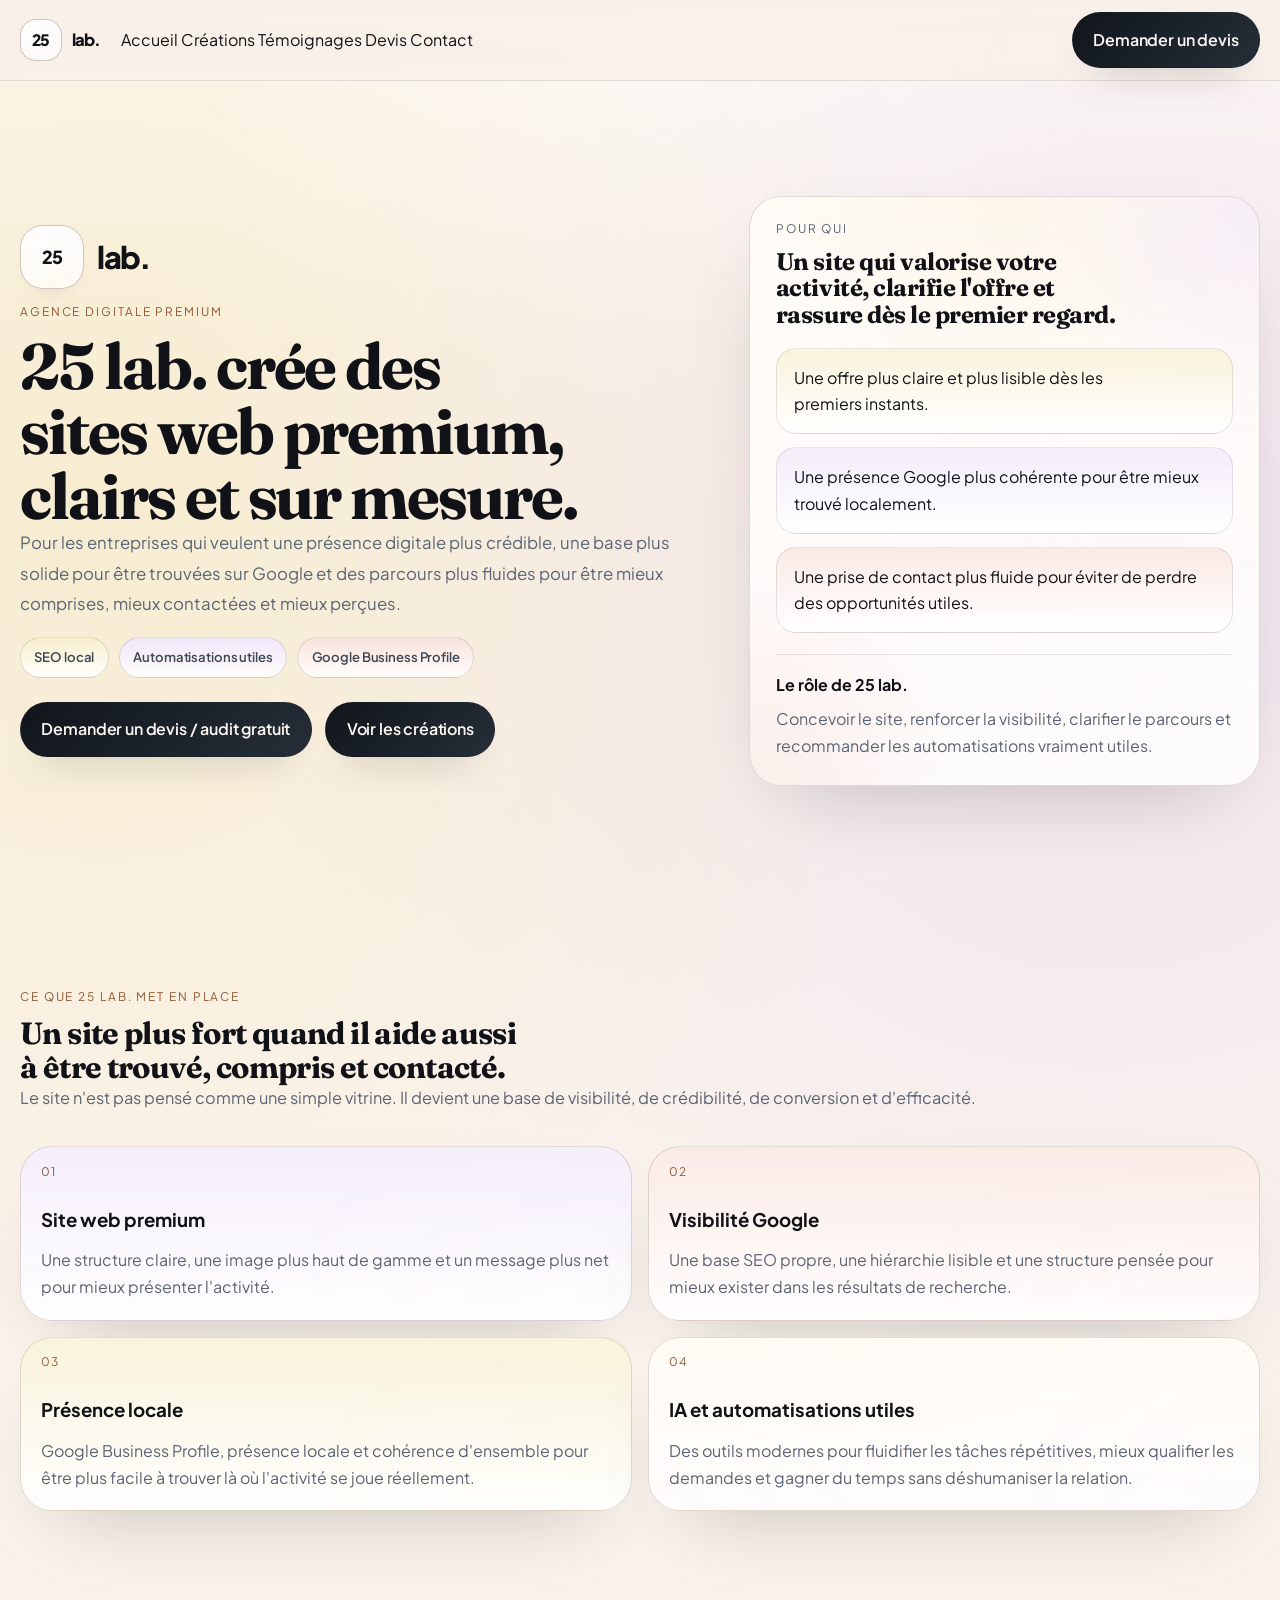
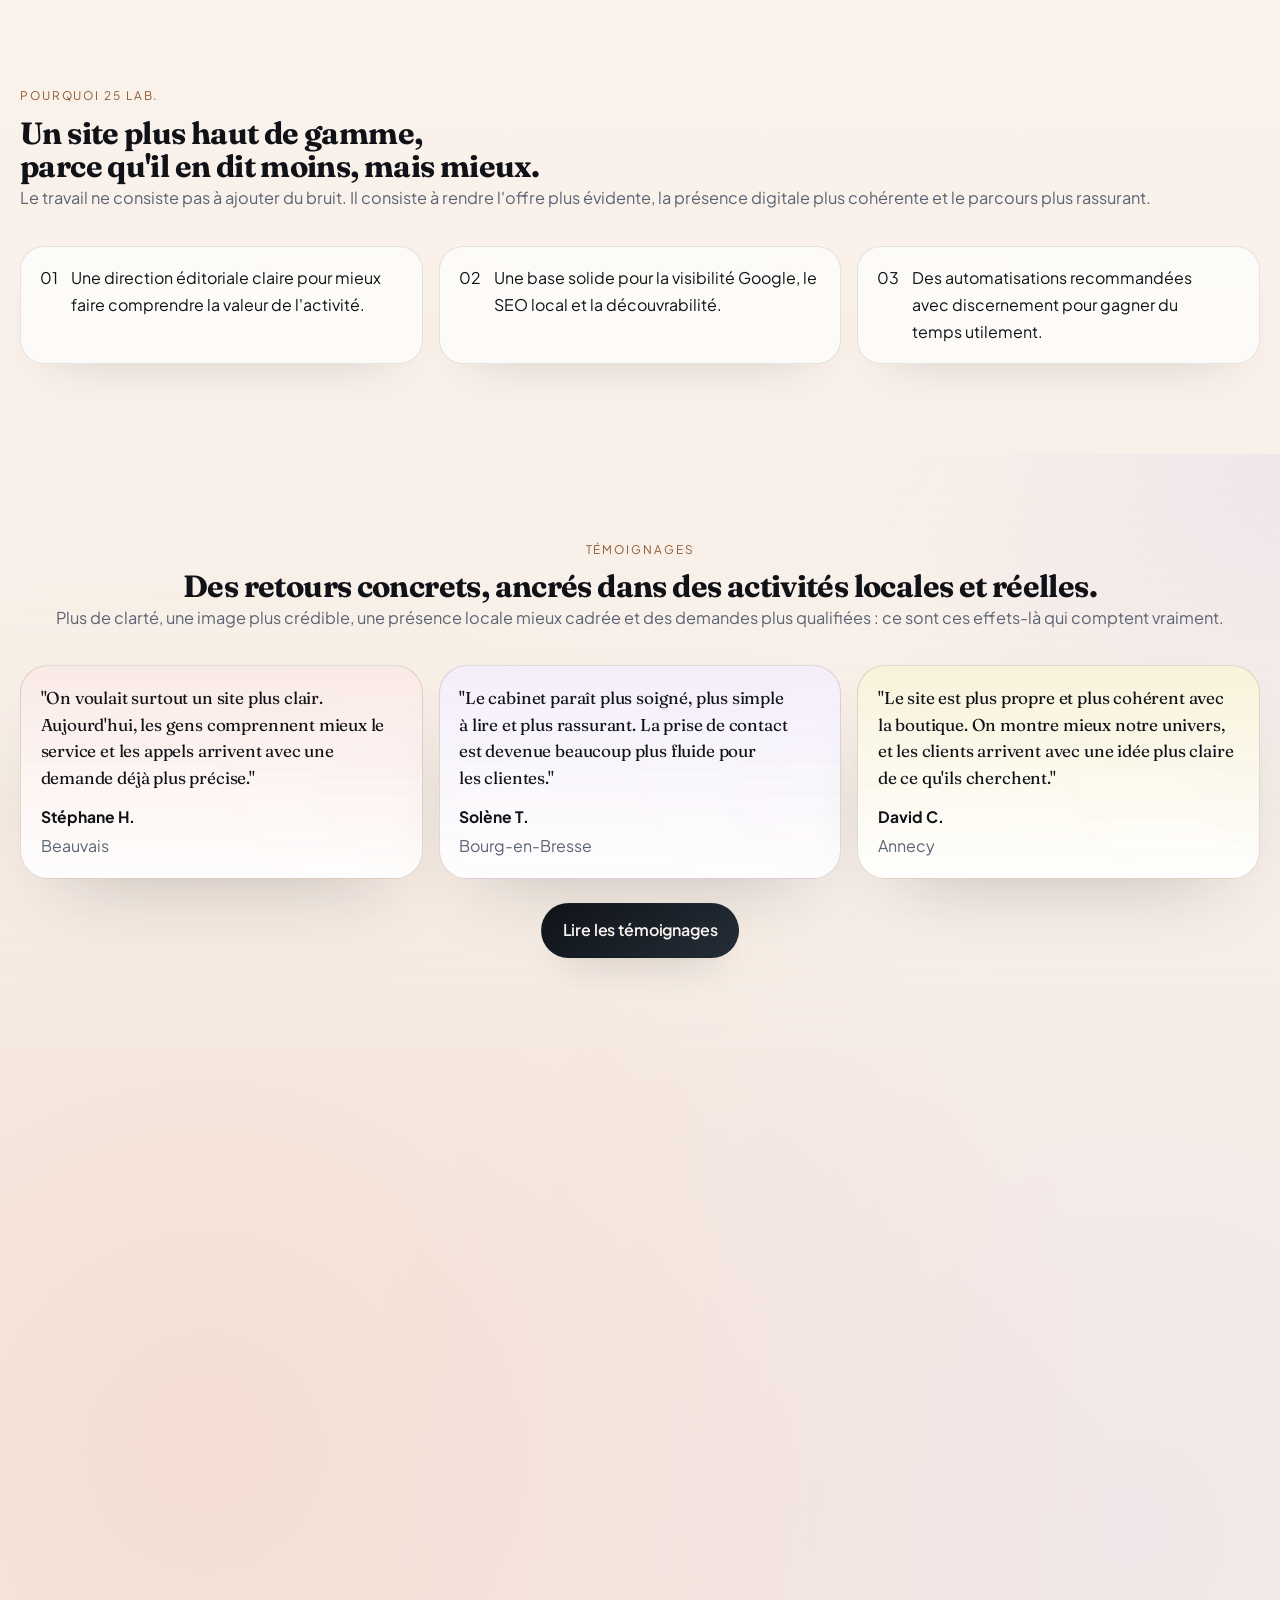
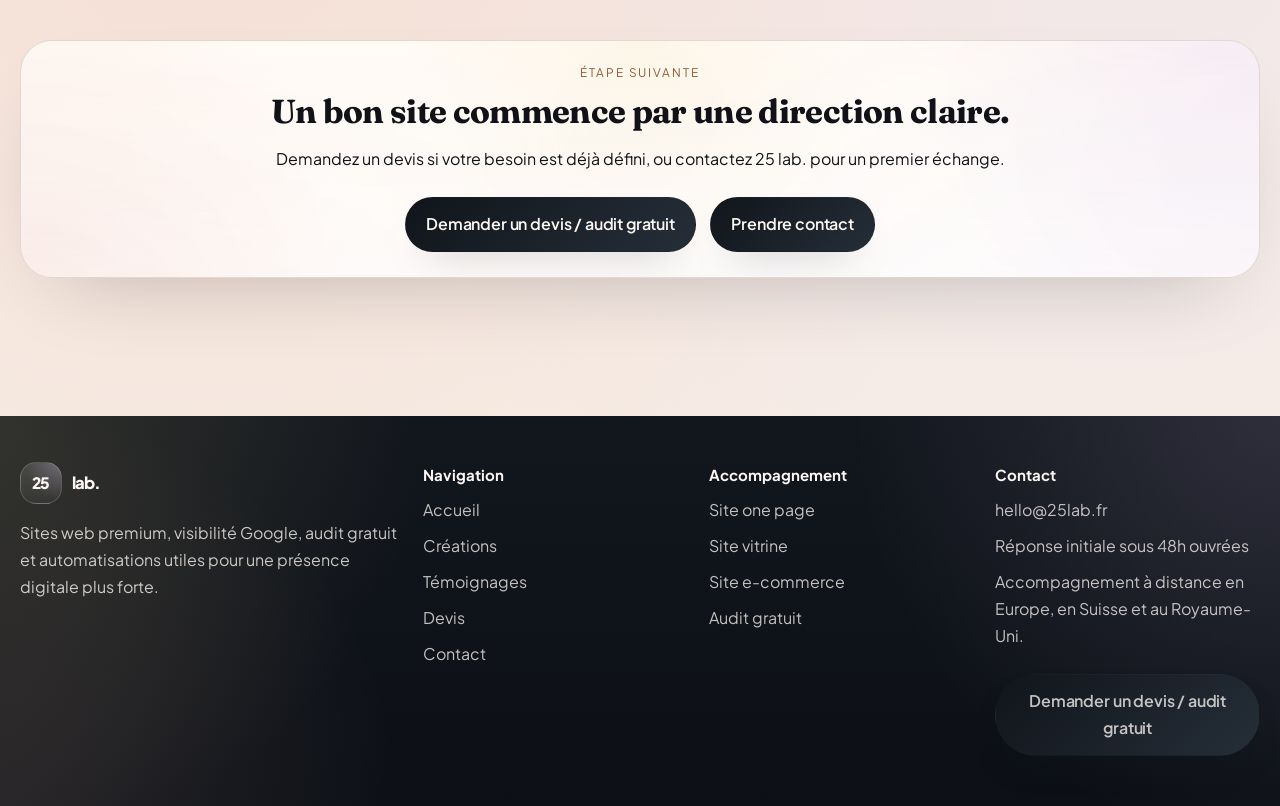
==== commit 2452a40b: "Update index.html" ====
--- a/index.html
+++ b/index.html
@@ -3,15 +3,15 @@
   <head>
     <meta charset="UTF-8" />
     <meta name="viewport" content="width=device-width, initial-scale=1" />
-    <title>25 lab. | Sites web premium, visibilité Google et automatisations utiles</title>
+    <title>25 lab. | Site web premium, visibilité Google et automatisations utiles</title>
     <meta
       name="description"
-      content="25 lab. crée des sites web premium, clairs et sur mesure, avec une base pensée pour la visibilité Google, la présence locale, la crédibilité et la conversion."
+      content="25 lab. crée des sites web premium sur mesure et pose une base plus forte pour la visibilité Google, la présence locale, la conversion et les automatisations utiles."
     />
     <link rel="canonical" href="https://25lab.fr/" />
     <meta property="og:type" content="website" />
     <meta property="og:site_name" content="25 lab." />
-    <meta property="og:title" content="25 lab. | Sites web premium, visibilité Google et automatisations utiles" />
+    <meta property="og:title" content="25 lab. | Site web premium, visibilité Google et automatisations utiles" />
     <meta
       property="og:description"
       content="25 lab. conçoit des sites web premium et structure une présence digitale plus claire, plus visible et plus performante."
@@ -19,7 +19,7 @@
     <meta property="og:url" content="https://25lab.fr/" />
     <meta property="og:image" content="https://25lab.fr/og-image.svg" />
     <meta name="twitter:card" content="summary_large_image" />
-    <meta name="twitter:title" content="25 lab. | Sites web premium, visibilité Google et automatisations utiles" />
+    <meta name="twitter:title" content="25 lab. | Site web premium, visibilité Google et automatisations utiles" />
     <meta
       name="twitter:description"
       content="25 lab. conçoit des sites web premium et structure une présence digitale plus claire, plus visible et plus performante."
@@ -36,7 +36,7 @@
       href="https://fonts.googleapis.com/css2?family=Fraunces:opsz,wght@9..144,500;9..144,600;9..144,700&family=Plus+Jakarta+Sans:wght@400;500;600;700;800&display=swap"
       rel="stylesheet"
     />
-    <link rel="stylesheet" href="css/style.css" />
+    <link rel="stylesheet" href="style.css" />
     <script type="application/ld+json">
       {
         "@context": "https://schema.org",
@@ -68,67 +68,57 @@
             <span class="brand-wordmark"><strong>lab.</strong></span>
           </span>
         </a>
-
-        <nav class="site-nav" aria-label="Navigation principale">
+        <nav aria-label="Navigation principale">
           <a class="is-active" aria-current="page" href="index.html">Accueil</a>
-          <a href="creation.html">Création</a>
+          <a href="creation.html">Créations</a>
           <a href="temoignages.html">Témoignages</a>
           <a href="devis.html">Devis</a>
           <a href="contact.html">Contact</a>
         </nav>
-
-        <a class="btn btn-ghost btn-small" href="devis.html">Demander un devis</a>
+        <a class="btn ghost small" href="devis.html">Demander un devis</a>
       </div>
     </header>
 
     <main>
       <section class="hero section container">
         <div class="hero-copy reveal">
-          <div class="hero-signature" aria-hidden="true">
-            <span class="brand-lockup hero-lockup">
-              <span class="brand-mark">25</span>
-              <span class="brand-wordmark"><strong>lab.</strong></span>
-            </span>
-          </div>
-
-          <p class="eyebrow">Agence digitale premium</p>
-
-          <h1 class="hero-title">
-            <span class="desktop-only">25 lab. crée des sites web premium, clairs et sur mesure.</span>
-            <span class="mobile-only">
+          <div class="hero-copy-shell">
+            <div class="hero-signature" aria-hidden="true">
+              <span class="brand-lockup hero-lockup">
+                <span class="brand-mark">25</span>
+                <span class="brand-wordmark"><strong>lab.</strong></span>
+              </span>
+            </div>
+            <p class="eyebrow">Agence digitale premium</p>
+            <h1 class="split-title hero-title">
               <span class="title-line">25 lab. crée des sites <span class="title-keep">web premium,</span></span>
               <span class="title-line">clairs et sur mesure.</span>
-            </span>
-          </h1>
-
-          <p class="hero-text">
-            Pour les entreprises qui veulent une présence digitale plus crédible, une base plus solide
-            pour être trouvées sur Google et des parcours plus fluides pour être mieux comprises,
-            mieux contactées et mieux perçues.
-          </p>
-
-          <div class="tag-row">
-            <span class="tag gold">SEO local</span>
-            <span class="tag lilac">Automatisations utiles</span>
-            <span class="tag peach">Google Business Profile</span>
-          </div>
-
-          <div class="hero-actions">
-            <a class="btn btn-mix" href="devis.html">Demander un devis / audit gratuit</a>
-            <a class="btn btn-ghost" href="creation.html">Voir la création</a>
+            </h1>
+            <p class="hero-text">
+              Pour les entreprises qui veulent une présence digitale plus crédible, une base plus
+              solide pour être trouvées sur Google et des parcours plus fluides pour être mieux
+              comprises, mieux contactées et mieux perçues.
+            </p>
+            <div class="tag-row">
+              <span class="tag gold">SEO local</span>
+              <span class="tag lilac">Automatisations utiles</span>
+              <span class="tag peach">Google Business Profile</span>
+            </div>
+            <div class="hero-actions">
+              <a class="btn mix" href="devis.html">Demander un devis / audit gratuit</a>
+              <a class="btn ghost" href="creation.html">Voir les créations</a>
+            </div>
           </div>
         </div>
 
         <aside class="feature-panel reveal delay-1">
           <p class="eyebrow">Pour qui</p>
           <h2>Un site qui valorise votre activité, clarifie l'offre et rassure dès le premier regard.</h2>
-
           <ul class="feature-list">
             <li>Une offre plus claire et plus lisible dès les premiers instants.</li>
             <li>Une présence Google plus cohérente pour être mieux trouvé localement.</li>
             <li>Une prise de contact plus fluide pour éviter de perdre des opportunités utiles.</li>
           </ul>
-
           <div class="sub-note">
             <strong>Le rôle de 25 lab.</strong>
             <span>
@@ -142,25 +132,17 @@
       <section class="section container">
         <div class="section-intro wide">
           <p class="eyebrow">Ce que 25 lab. met en place</p>
-
-          <h2>
-            <span class="desktop-only one-line-desktop">
-              Un site plus fort quand il aide aussi à être trouvé, compris et contacté.
-            </span>
-            <span class="mobile-only stack-lines">
-              <span>Un site plus fort quand il aide aussi</span>
-              <span>à être trouvé, compris et contacté.</span>
-            </span>
+          <h2 class="one-line-desktop">
+            Un site plus fort quand il aide aussi<br class="mobile-break" />à être trouvé, compris
+            et contacté.
           </h2>
-
           <p class="one-line-desktop">
             Le site n'est pas pensé comme une simple vitrine. Il devient une base de visibilité, de
             crédibilité, de conversion et d'efficacité.
           </p>
         </div>
-
         <div class="grid-2 strategy-grid">
-          <article class="card accent-lilac reveal">
+          <article class="card strategy-card accent-lilac reveal">
             <span class="mini-label">01</span>
             <h3>Site web premium</h3>
             <p>
@@ -168,8 +150,7 @@
               présenter l'activité.
             </p>
           </article>
-
-          <article class="card accent-peach reveal">
+          <article class="card strategy-card accent-peach reveal">
             <span class="mini-label">02</span>
             <h3>Visibilité Google</h3>
             <p>
@@ -177,8 +158,7 @@
               dans les résultats de recherche.
             </p>
           </article>
-
-          <article class="card accent-gold reveal">
+          <article class="card strategy-card accent-gold reveal">
             <span class="mini-label">03</span>
             <h3>Présence locale</h3>
             <p>
@@ -186,56 +166,45 @@
               à trouver là où l'activité se joue réellement.
             </p>
           </article>
-
-          <article class="card reveal">
+          <article class="card strategy-card reveal">
             <span class="mini-label">04</span>
             <h3>IA et automatisations utiles</h3>
             <p>
-              Des outils modernes pour fluidifier les tâches répétitives, mieux qualifier les demandes
-              et gagner du temps sans déshumaniser la relation.
+              Des outils modernes pour fluidifier les tâches répétitives, mieux qualifier les
+              demandes et gagner du temps sans déshumaniser la relation.
             </p>
           </article>
         </div>
       </section>
 
       <section class="section container">
-        <article class="why-block reveal">
-          <div class="section-intro wide">
+        <div class="why-signature-wrap reveal">
+          <div class="section-intro wide why-signature">
             <p class="eyebrow">Pourquoi 25 lab.</p>
-
-            <h2>
-              <span class="desktop-only one-line-desktop">
-                Un site plus haut de gamme, parce qu'il en dit moins, mais mieux.
-              </span>
-              <span class="mobile-only stack-lines">
-                <span>Un site plus haut de gamme,</span>
-                <span>parce qu'il en dit moins, mais mieux.</span>
-              </span>
+            <h2 class="one-line-desktop">
+              Un site plus haut de gamme,<br class="mobile-break" />parce qu'il en dit moins, mais
+              mieux.
             </h2>
-
             <p class="one-line-desktop">
               Le travail ne consiste pas à ajouter du bruit. Il consiste à rendre l'offre plus
               évidente, la présence digitale plus cohérente et le parcours plus rassurant.
             </p>
           </div>
-
           <div class="grid-3">
-            <article class="bullet-card">
-              <span class="bullet-index">01</span>
+            <article class="bullet-card reveal">
+              <span>01</span>
               <p>Une direction éditoriale claire pour mieux faire comprendre la valeur de l'activité.</p>
             </article>
-
-            <article class="bullet-card">
-              <span class="bullet-index">02</span>
+            <article class="bullet-card reveal">
+              <span>02</span>
               <p>Une base solide pour la visibilité Google, le SEO local et la découvrabilité.</p>
             </article>
-
-            <article class="bullet-card">
-              <span class="bullet-index">03</span>
+            <article class="bullet-card reveal">
+              <span>03</span>
               <p>Des automatisations recommandées avec discernement pour gagner du temps utilement.</p>
             </article>
           </div>
-        </article>
+        </div>
       </section>
 
       <section class="section section-soft">
@@ -244,38 +213,35 @@
             <p class="eyebrow">Témoignages</p>
             <h2 class="one-line-desktop">Des retours concrets, ancrés dans des activités locales et réelles.</h2>
             <p class="one-line-desktop">
-              Plus de clarté, une image plus crédible, une présence locale mieux cadrée et des demandes
-              plus qualifiées&nbsp;: ce sont ces effets-là qui comptent vraiment.
-            </p>
-          </div>
-
+              Plus de clarté, une image plus crédible, une présence locale mieux cadrée et des
+              demandes plus qualifiées&nbsp;: ce sont ces effets-là qui comptent vraiment.
+            </p>
+          </div>
           <div class="grid-3 reviews-grid">
             <article class="review-card accent-peach reveal">
               <p class="review-quote">
-                “On voulait surtout un site plus clair. Aujourd'hui, les gens comprennent mieux le
-                service et les appels arrivent avec une demande déjà plus précise.”
+                "On voulait surtout un site plus clair. Aujourd'hui, les gens comprennent mieux le
+                service et les appels arrivent avec une demande déjà plus précise."
               </p>
               <div class="review-meta">
                 <strong>Stéphane H.</strong>
                 <span>Beauvais</span>
               </div>
             </article>
-
             <article class="review-card accent-lilac reveal">
               <p class="review-quote">
-                “Le cabinet paraît plus soigné, plus simple à lire et plus rassurant. La prise de
-                contact est devenue beaucoup plus fluide pour les clientes.”
+                "Le cabinet paraît plus soigné, plus simple à lire et plus rassurant. La prise de
+                contact est devenue beaucoup plus fluide pour les clientes."
               </p>
               <div class="review-meta">
                 <strong>Solène T.</strong>
                 <span>Bourg-en-Bresse</span>
               </div>
             </article>
-
             <article class="review-card accent-gold reveal">
               <p class="review-quote">
-                “Le site est plus propre et plus cohérent avec la boutique. On montre mieux notre
-                univers, et les clients arrivent avec une idée plus claire de ce qu'ils cherchent.”
+                "Le site est plus propre et plus cohérent avec la boutique. On montre mieux notre
+                univers, et les clients arrivent avec une idée plus claire de ce qu'ils cherchent."
               </p>
               <div class="review-meta">
                 <strong>David C.</strong>
@@ -283,9 +249,8 @@
               </div>
             </article>
           </div>
-
           <div class="hero-actions center">
-            <a class="btn btn-ghost" href="temoignages.html">Lire les témoignages</a>
+            <a class="btn ghost" href="temoignages.html">Lire les témoignages</a>
           </div>
         </div>
       </section>
@@ -298,16 +263,14 @@
             Un site peut être élégant sans être efficace. L'audit permet de voir ce qu'il produit
             réellement&nbsp;: crédibilité, visibilité, fluidité, conversion et automatisations utiles.
           </p>
-
           <div class="tag-row center">
             <span class="tag peach">Visibilité Google</span>
             <span class="tag lilac">Crédibilité et conversion</span>
             <span class="tag gold">IA et automatisations</span>
           </div>
-
           <div class="hero-actions center">
             <a class="btn" href="devis.html#audit-gratuit">Découvrir l'audit gratuit</a>
-            <a class="btn btn-ghost" href="devis.html">Parler du projet</a>
+            <a class="btn ghost" href="devis.html">Parler du projet</a>
           </div>
         </article>
       </section>
@@ -317,12 +280,12 @@
           <p class="eyebrow">Étape suivante</p>
           <h2 class="one-line-desktop">Un bon site commence par une direction claire.</h2>
           <p class="one-line-desktop">
-            Demandez un devis si votre besoin est déjà défini, ou contactez 25 lab. pour un premier échange.
+            Demandez un devis si votre besoin est déjà défini, ou contactez 25 lab. pour un premier
+            échange.
           </p>
-
           <div class="hero-actions center">
-            <a class="btn btn-mix" href="devis.html">Demander un devis / audit gratuit</a>
-            <a class="btn btn-ghost" href="contact.html">Prendre contact</a>
+            <a class="btn mix" href="devis.html">Demander un devis / audit gratuit</a>
+            <a class="btn ghost" href="contact.html">Prendre contact</a>
           </div>
         </article>
       </section>
@@ -342,16 +305,14 @@
             présence digitale plus forte.
           </p>
         </div>
-
         <div class="footer-block">
           <strong>Navigation</strong>
           <a href="index.html">Accueil</a>
-          <a href="creation.html">Création</a>
+          <a href="creation.html">Créations</a>
           <a href="temoignages.html">Témoignages</a>
           <a href="devis.html">Devis</a>
           <a href="contact.html">Contact</a>
         </div>
-
         <div class="footer-block">
           <strong>Accompagnement</strong>
           <a href="creation.html#one-page">Site one page</a>
@@ -359,19 +320,18 @@
           <a href="creation.html#e-commerce">Site e-commerce</a>
           <a href="devis.html#audit-gratuit">Audit gratuit</a>
         </div>
-
         <div class="footer-block">
           <strong>Contact</strong>
           <a href="mailto:hello@25lab.fr">hello@25lab.fr</a>
           <span>Réponse initiale sous 48h ouvrées</span>
           <span>Accompagnement à distance en Europe, en Suisse et au Royaume-Uni.</span>
           <div class="footer-actions">
-            <a class="btn btn-mix" href="devis.html">Demander un devis / audit gratuit</a>
+            <a class="btn mix" href="devis.html">Demander un devis / audit gratuit</a>
           </div>
         </div>
       </div>
     </footer>
 
-    <script src="js/main.js"></script>
+    <script src="script.js"></script>
   </body>
 </html>
--- a/style.css
+++ b/style.css
@@ -0,0 +1,1520 @@
+:root {
+  --bg: #f8f0e8;
+  --paper: #fcf7f2;
+  --paper-strong: #fffdfa;
+  --surface: rgba(255, 250, 245, 0.88);
+  --surface-strong: rgba(255, 255, 255, 0.96);
+  --ink: #101217;
+  --slate: #5b6474;
+  --slate-strong: #3f4754;
+  --line: rgba(16, 18, 23, 0.1);
+  --line-strong: rgba(16, 18, 23, 0.18);
+  --bronze: #b68156;
+  --bronze-deep: #8f5b35;
+  --lilac: #d9c3ef;
+  --lilac-soft: rgba(217, 195, 239, 0.32);
+  --peach: #efb9ac;
+  --peach-soft: rgba(239, 185, 172, 0.32);
+  --gold: #ecd98d;
+  --gold-soft: rgba(236, 217, 141, 0.32);
+  --success: #ebf6ec;
+  --success-line: rgba(78, 114, 87, 0.18);
+  --shadow-soft: 0 34px 86px -44px rgba(16, 18, 23, 0.28);
+  --shadow-card: 0 24px 52px -36px rgba(16, 18, 23, 0.22);
+  --radius-xl: 2rem;
+  --radius-lg: 1.45rem;
+  --radius-md: 1.05rem;
+  --font-body: "Plus Jakarta Sans", "Segoe UI", sans-serif;
+  --font-display: "Fraunces", Georgia, serif;
+}
+
+*,
+*::before,
+*::after {
+  box-sizing: border-box;
+}
+
+html {
+  scroll-behavior: smooth;
+  -webkit-text-size-adjust: 100%;
+}
+
+body {
+  margin: 0;
+  min-height: 100%;
+  color: var(--ink);
+  font-family: var(--font-body);
+  line-height: 1.68;
+  background:
+    radial-gradient(circle at 8% 12%, var(--gold-soft), transparent 24%),
+    radial-gradient(circle at 86% 14%, var(--lilac-soft), transparent 24%),
+    radial-gradient(circle at 16% 76%, var(--peach-soft), transparent 28%),
+    radial-gradient(circle at 88% 78%, rgba(217, 195, 239, 0.18), transparent 24%),
+    linear-gradient(180deg, #fdf7f2 0%, #f8f0e8 54%, #f6eee6 100%);
+  -webkit-font-smoothing: antialiased;
+  text-rendering: optimizeLegibility;
+  overflow-x: hidden;
+}
+
+body::before,
+body::after {
+  content: "";
+  position: fixed;
+  inset: 0;
+  pointer-events: none;
+  z-index: -1;
+}
+
+body::before {
+  opacity: 0.22;
+  background-image:
+    linear-gradient(rgba(255, 255, 255, 0.18) 1px, transparent 1px),
+    linear-gradient(90deg, rgba(255, 255, 255, 0.14) 1px, transparent 1px);
+  background-size: 76px 76px;
+  mask-image: radial-gradient(circle at center, black, transparent 78%);
+}
+
+body::after {
+  background:
+    radial-gradient(circle at top center, rgba(255, 255, 255, 0.34), transparent 42%),
+    linear-gradient(180deg, rgba(255, 255, 255, 0.2), transparent 34%);
+}
+
+main {
+  overflow: hidden;
+}
+
+a {
+  color: inherit;
+  text-decoration: none;
+}
+
+img {
+  display: block;
+  max-width: 100%;
+}
+
+button,
+input,
+select,
+textarea {
+  font: inherit;
+}
+
+button {
+  cursor: pointer;
+}
+
+h1,
+h2,
+h3,
+p,
+ul,
+ol {
+  margin: 0;
+}
+
+h1,
+h2,
+h3 {
+  text-wrap: balance;
+}
+
+p,
+li {
+  text-wrap: pretty;
+}
+
+p,
+h1,
+h2,
+h3,
+li,
+span,
+strong,
+small {
+  overflow-wrap: break-word;
+  hyphens: none;
+}
+
+::selection {
+  background: rgba(182, 129, 86, 0.2);
+}
+
+:focus-visible {
+  outline: 2px solid rgba(182, 129, 86, 0.78);
+  outline-offset: 3px;
+}
+
+.container {
+  width: min(1240px, calc(100% - 2.5rem));
+  margin: 0 auto;
+}
+
+.section {
+  padding: clamp(4.8rem, 7vw, 6.7rem) 0;
+}
+
+.section-soft {
+  background:
+    radial-gradient(circle at top right, rgba(217, 195, 239, 0.24), transparent 30%),
+    linear-gradient(180deg, rgba(250, 243, 236, 0.34), rgba(244, 237, 229, 0.5));
+}
+
+.section-alt {
+  background:
+    radial-gradient(circle at top left, rgba(239, 185, 172, 0.22), transparent 28%),
+    linear-gradient(180deg, rgba(244, 236, 229, 0.4), rgba(248, 240, 232, 0.16));
+}
+
+.eyebrow,
+.mini-label {
+  margin: 0 0 0.9rem;
+  color: var(--bronze-deep);
+  font-size: 0.74rem;
+  line-height: 1;
+  letter-spacing: 0.16em;
+  text-transform: uppercase;
+}
+
+.desktop-only {
+  display: block;
+}
+
+.mobile-only {
+  display: none !important;
+}
+
+.one-line-desktop {
+  max-width: none !important;
+}
+
+.desktop-nowrap {
+  white-space: nowrap;
+}
+
+.title-line {
+  display: block;
+}
+
+.title-keep {
+  white-space: nowrap;
+}
+
+.stack-lines > span {
+  display: block;
+}
+
+.site-header {
+  position: sticky;
+  top: 0;
+  z-index: 40;
+  border-bottom: 1px solid var(--line);
+  background:
+    linear-gradient(180deg, rgba(248, 240, 232, 0.94), rgba(248, 240, 232, 0.84)),
+    radial-gradient(circle at top right, rgba(217, 195, 239, 0.14), transparent 26%);
+  backdrop-filter: blur(20px);
+}
+
+.nav-shell {
+  min-height: 5rem;
+  display: grid;
+  grid-template-columns: auto 1fr auto;
+  align-items: center;
+  gap: 1.3rem;
+}
+
+.brand-link {
+  display: inline-flex;
+  align-items: center;
+}
+
+.brand-lockup {
+  display: inline-flex;
+  align-items: center;
+  gap: 0.64rem;
+  color: var(--ink);
+}
+
+.brand-mark {
+  width: 2.6rem;
+  height: 2.6rem;
+  display: inline-flex;
+  align-items: center;
+  justify-content: center;
+  border-radius: 1rem;
+  border: 1px solid color-mix(in srgb, var(--bronze) 14%, var(--line-strong));
+  background:
+    linear-gradient(180deg, rgba(255, 255, 255, 0.88), rgba(255, 255, 255, 0.7)),
+    radial-gradient(circle at top right, rgba(217, 195, 239, 0.3), transparent 64%);
+  box-shadow: 0 16px 28px -24px rgba(16, 18, 23, 0.4);
+  font-size: 0.98rem;
+  font-weight: 800;
+  letter-spacing: -0.07em;
+}
+
+.brand-wordmark {
+  display: inline-flex;
+  align-items: baseline;
+  font-weight: 700;
+  letter-spacing: -0.05em;
+}
+
+.brand-wordmark strong {
+  font-size: 1.04rem;
+  font-weight: 800;
+}
+
+.brand-lockup.light {
+  color: var(--paper);
+}
+
+.brand-lockup.light .brand-mark {
+  border-color: rgba(255, 255, 255, 0.16);
+  background:
+    linear-gradient(180deg, rgba(255, 255, 255, 0.12), rgba(255, 255, 255, 0.04)),
+    radial-gradient(circle at top right, rgba(217, 195, 239, 0.28), transparent 64%);
+  color: var(--paper);
+}
+
+.site-nav {
+  display: flex;
+  align-items: center;
+  justify-content: center;
+  gap: 1.2rem;
+  flex-wrap: wrap;
+  min-width: 0;
+}
+
+.site-nav a {
+  position: relative;
+  color: var(--slate);
+  font-size: 0.95rem;
+  padding: 0.35rem 0;
+  transition: color 180ms ease;
+}
+
+.site-nav a::after {
+  content: "";
+  position: absolute;
+  left: 0;
+  bottom: 0;
+  width: 100%;
+  height: 1px;
+  background: color-mix(in srgb, var(--ink) 88%, transparent);
+  transform: scaleX(0);
+  transform-origin: left;
+  transition: transform 180ms ease;
+}
+
+.site-nav a:hover,
+.site-nav a:focus-visible,
+.site-nav a.is-active {
+  color: var(--ink);
+}
+
+.site-nav a:hover::after,
+.site-nav a:focus-visible::after,
+.site-nav a.is-active::after {
+  transform: scaleX(1);
+}
+
+.btn {
+  display: inline-flex;
+  align-items: center;
+  justify-content: center;
+  min-height: 3.1rem;
+  padding: 0.82rem 1.28rem;
+  border: 1px solid transparent;
+  border-radius: 999px;
+  background: linear-gradient(135deg, #11151b 0%, #252e38 100%);
+  color: var(--paper);
+  font-weight: 600;
+  letter-spacing: -0.01em;
+  text-align: center;
+  box-shadow: 0 18px 38px -24px rgba(16, 18, 23, 0.64);
+  transition:
+    transform 180ms ease,
+    box-shadow 180ms ease,
+    border-color 180ms ease,
+    background-color 180ms ease,
+    color 180ms ease;
+}
+
+.btn:hover,
+.btn:focus-visible {
+  transform: translateY(-1px);
+  box-shadow: 0 24px 44px -28px rgba(16, 18, 23, 0.72);
+}
+
+.btn-ghost {
+  background:
+    linear-gradient(180deg, rgba(255, 255, 255, 0.78), rgba(255, 255, 255, 0.6)),
+    radial-gradient(circle at top right, rgba(236, 217, 141, 0.26), transparent 80%);
+  color: var(--ink);
+  border-color: color-mix(in srgb, var(--bronze) 12%, var(--line));
+  box-shadow: 0 12px 28px -30px rgba(16, 18, 23, 0.34);
+}
+
+.btn-ghost:hover,
+.btn-ghost:focus-visible {
+  background:
+    linear-gradient(180deg, rgba(255, 255, 255, 0.92), rgba(255, 255, 255, 0.74)),
+    radial-gradient(circle at top right, rgba(217, 195, 239, 0.26), transparent 80%);
+  border-color: rgba(182, 129, 86, 0.24);
+}
+
+.btn-mix {
+  background:
+    linear-gradient(
+      135deg,
+      color-mix(in srgb, var(--lilac) 48%, white),
+      color-mix(in srgb, var(--peach) 50%, white) 54%,
+      color-mix(in srgb, var(--gold) 52%, white)
+    );
+  color: var(--ink);
+  border-color: color-mix(in srgb, var(--bronze) 18%, var(--line-strong));
+  box-shadow: 0 20px 42px -28px rgba(16, 18, 23, 0.26);
+}
+
+.btn-mix:hover,
+.btn-mix:focus-visible {
+  box-shadow: 0 24px 48px -30px rgba(16, 18, 23, 0.3);
+}
+
+.btn-small {
+  min-height: 2.8rem;
+  padding-inline: 1rem;
+}
+
+.page-hero {
+  display: grid;
+  gap: 1rem;
+  max-width: 76rem;
+}
+
+.page-hero.compact {
+  padding-bottom: 1.75rem;
+}
+
+.page-hero h1 {
+  font-family: var(--font-display);
+  font-size: clamp(2.1rem, 4vw, 3.5rem);
+  line-height: 1.08;
+  letter-spacing: -0.02em;
+  max-width: 22ch;
+}
+
+.hero {
+  display: grid;
+  grid-template-columns: minmax(0, 1.15fr) minmax(340px, 0.85fr);
+  gap: clamp(1.4rem, 3vw, 2.5rem);
+  align-items: center;
+  min-height: calc(100svh - 5rem);
+}
+
+.hero-copy {
+  min-width: 0;
+}
+
+.hero-signature {
+  display: flex;
+  align-items: flex-start;
+  justify-content: flex-start;
+  margin-bottom: 1.1rem;
+}
+
+.hero-lockup {
+  gap: 0.84rem;
+}
+
+.hero-lockup .brand-mark {
+  width: clamp(3.7rem, 5vw, 5rem);
+  height: clamp(3.7rem, 5vw, 5rem);
+  border-radius: 1.42rem;
+  font-size: clamp(1.1rem, 1.4vw, 1.32rem);
+}
+
+.hero-lockup .brand-wordmark strong {
+  font-size: clamp(1.9rem, 2.4vw, 2.6rem);
+  letter-spacing: -0.06em;
+}
+
+.hero-title {
+  font-family: var(--font-display);
+  font-size: clamp(2.8rem, 5vw, 4.7rem);
+  line-height: 1.02;
+  letter-spacing: -0.032em;
+  max-width: 14.2ch;
+}
+
+.hero-title .mobile-only .title-line {
+  display: block;
+}
+
+.hero-text,
+.page-hero > p:last-child,
+.section-intro > p:last-child,
+.feature-panel p,
+.card p,
+.review-meta span,
+.offer-copy p,
+.offer-list-block li,
+.sub-note span,
+.sub-note p,
+.form-note,
+.contact-meta span,
+.footer-note,
+.footer-block span {
+  color: var(--slate);
+}
+
+.hero-text {
+  max-width: 61ch;
+  font-size: 1.05rem;
+  line-height: 1.8;
+}
+
+.tag-row {
+  display: flex;
+  flex-wrap: wrap;
+  gap: 0.64rem;
+  margin-top: 1.1rem;
+}
+
+.tag-row.center {
+  justify-content: center;
+}
+
+.tag {
+  display: inline-flex;
+  align-items: center;
+  min-height: 2.15rem;
+  padding: 0.54rem 0.84rem;
+  border: 1px solid color-mix(in srgb, var(--bronze) 8%, var(--line));
+  border-radius: 999px;
+  background: rgba(255, 255, 255, 0.6);
+  color: var(--slate-strong);
+  font-size: 0.82rem;
+  font-weight: 600;
+  letter-spacing: -0.01em;
+}
+
+.tag.lilac {
+  background:
+    linear-gradient(180deg, color-mix(in srgb, var(--lilac) 42%, white), rgba(255, 255, 255, 0.9));
+}
+
+.tag.peach {
+  background:
+    linear-gradient(180deg, color-mix(in srgb, var(--peach) 42%, white), rgba(255, 255, 255, 0.9));
+}
+
+.tag.gold {
+  background:
+    linear-gradient(180deg, color-mix(in srgb, var(--gold) 44%, white), rgba(255, 255, 255, 0.92));
+}
+
+.hero-actions,
+.footer-actions {
+  display: flex;
+  flex-wrap: wrap;
+  gap: 0.85rem;
+  margin-top: 1.5rem;
+}
+
+.hero-actions.center {
+  justify-content: center;
+}
+
+.feature-panel,
+.card,
+.review-card,
+.offer-card,
+.comparison-shell,
+.form-panel,
+.side-panel,
+.cta-panel,
+.audit-banner,
+.proof-panel,
+.error-card {
+  position: relative;
+  min-width: 0;
+  overflow: hidden;
+  border: 1px solid color-mix(in srgb, var(--bronze) 10%, var(--line));
+  border-radius: var(--radius-xl);
+  background:
+    linear-gradient(180deg, rgba(255, 251, 246, 0.94), rgba(255, 255, 255, 0.82)),
+    radial-gradient(circle at top right, rgba(217, 195, 239, 0.18), transparent 64%),
+    radial-gradient(circle at bottom left, rgba(239, 185, 172, 0.12), transparent 60%);
+  box-shadow: var(--shadow-soft);
+}
+
+.feature-panel,
+.offer-card,
+.comparison-shell,
+.form-panel,
+.side-panel,
+.cta-panel,
+.audit-banner,
+.proof-panel,
+.error-card {
+  padding: clamp(1.4rem, 2vw, 2rem);
+}
+
+.card,
+.review-card {
+  padding: 1.16rem 1.22rem;
+}
+
+.feature-panel::before,
+.cta-panel::before,
+.audit-banner::before,
+.proof-panel::before,
+.error-card::before {
+  content: "";
+  position: absolute;
+  inset: 0;
+  pointer-events: none;
+  background:
+    radial-gradient(circle at top right, rgba(217, 195, 239, 0.24), transparent 28%),
+    radial-gradient(circle at bottom left, rgba(239, 185, 172, 0.2), transparent 26%),
+    radial-gradient(circle at center top, rgba(236, 217, 141, 0.12), transparent 36%);
+}
+
+.feature-panel > *,
+.cta-panel > *,
+.audit-banner > *,
+.proof-panel > *,
+.error-card > * {
+  position: relative;
+}
+
+.section-intro {
+  max-width: 68rem;
+  margin-bottom: 2.15rem;
+}
+
+.section-intro.center {
+  margin-inline: auto;
+  text-align: center;
+}
+
+.section-intro.wide,
+.section-intro.wide h2,
+.section-intro.wide p {
+  max-width: none;
+}
+
+.section-intro h2 {
+  font-family: var(--font-display);
+  font-size: clamp(1.72rem, 2.4vw, 2.55rem);
+  line-height: 1.1;
+  letter-spacing: -0.02em;
+  max-width: 32ch;
+}
+
+.section-intro.center h2 {
+  margin-inline: auto;
+  max-width: 34ch;
+}
+
+.section-intro > p:last-child {
+  max-width: 66ch;
+  font-size: 1.02rem;
+}
+
+.section-intro.center > p:last-child {
+  margin-inline: auto;
+}
+
+.feature-panel h2,
+.side-panel h2,
+.offer-head h2,
+.cta-panel h2,
+.audit-banner h2,
+.error-card h1 {
+  font-family: var(--font-display);
+  line-height: 1.1;
+  letter-spacing: -0.02em;
+}
+
+.feature-panel h2,
+.side-panel h2 {
+  font-size: clamp(1.5rem, 1.7vw, 2rem);
+  max-width: 24ch;
+}
+
+.feature-list {
+  list-style: none;
+  padding: 0;
+  margin: 1.25rem 0 0;
+  display: grid;
+  gap: 0.8rem;
+}
+
+.feature-list li {
+  padding: 1rem 1.05rem;
+  border: 1px solid var(--line);
+  border-radius: 1.25rem;
+  background: rgba(255, 255, 255, 0.58);
+  line-height: 1.64;
+}
+
+.feature-list li:nth-child(1) {
+  background:
+    linear-gradient(180deg, color-mix(in srgb, var(--gold) 30%, white), rgba(255, 255, 255, 0.86));
+}
+
+.feature-list li:nth-child(2) {
+  background:
+    linear-gradient(180deg, color-mix(in srgb, var(--lilac) 30%, white), rgba(255, 255, 255, 0.86));
+}
+
+.feature-list li:nth-child(3) {
+  background:
+    linear-gradient(180deg, color-mix(in srgb, var(--peach) 30%, white), rgba(255, 255, 255, 0.86));
+}
+
+.sub-note {
+  display: grid;
+  gap: 0.4rem;
+  margin-top: 1.3rem;
+  padding-top: 1.1rem;
+  border-top: 1px solid var(--line);
+}
+
+.grid-2,
+.grid-3,
+.grid-4 {
+  display: grid;
+  gap: 1rem;
+}
+
+.grid-2 {
+  grid-template-columns: repeat(2, minmax(0, 1fr));
+}
+
+.grid-3 {
+  grid-template-columns: repeat(3, minmax(0, 1fr));
+}
+
+.grid-4 {
+  grid-template-columns: repeat(4, minmax(0, 1fr));
+}
+
+.strategy-grid,
+.reviews-grid,
+.audit-grid {
+  align-items: stretch;
+}
+
+.card,
+.review-card {
+  display: grid;
+  gap: 0.75rem;
+  align-content: start;
+}
+
+.accent-lilac {
+  background:
+    linear-gradient(180deg, color-mix(in srgb, var(--lilac) 28%, white), rgba(255, 255, 255, 0.9)),
+    radial-gradient(circle at top right, rgba(217, 195, 239, 0.28), transparent 60%);
+}
+
+.accent-peach {
+  background:
+    linear-gradient(180deg, color-mix(in srgb, var(--peach) 30%, white), rgba(255, 255, 255, 0.9)),
+    radial-gradient(circle at top right, rgba(239, 185, 172, 0.26), transparent 60%);
+}
+
+.accent-gold {
+  background:
+    linear-gradient(180deg, color-mix(in srgb, var(--gold) 32%, white), rgba(255, 255, 255, 0.92)),
+    radial-gradient(circle at top right, rgba(236, 217, 141, 0.26), transparent 60%);
+}
+
+.why-block {
+  padding: clamp(1.5rem, 2.5vw, 2.35rem);
+  border: 1px solid color-mix(in srgb, var(--bronze) 10%, var(--line));
+  border-radius: 2.3rem;
+  background:
+    radial-gradient(circle at top right, rgba(236, 217, 141, 0.22), transparent 28%),
+    radial-gradient(circle at bottom left, rgba(217, 195, 239, 0.22), transparent 26%),
+    linear-gradient(180deg, rgba(255, 253, 249, 0.94), rgba(247, 242, 234, 0.94));
+  box-shadow: var(--shadow-soft);
+}
+
+.why-block .section-intro {
+  margin-bottom: 1.85rem;
+}
+
+.bullet-card {
+  display: flex;
+  align-items: flex-start;
+  gap: 0.82rem;
+  border: 1px solid var(--line);
+  border-radius: 1.5rem;
+  background: rgba(255, 255, 255, 0.68);
+  box-shadow: var(--shadow-card);
+  padding: 1.12rem 1.18rem;
+}
+
+.bullet-index {
+  width: 2.15rem;
+  height: 2.15rem;
+  flex: none;
+  display: inline-flex;
+  align-items: center;
+  justify-content: center;
+  border-radius: 999px;
+  background: rgba(182, 129, 86, 0.14);
+  color: var(--bronze);
+  font-size: 0.82rem;
+}
+
+.review-card {
+  border-radius: 1.75rem;
+}
+
+.review-quote {
+  font-family: var(--font-display);
+  font-size: clamp(1.02rem, 1.34vw, 1.22rem);
+  line-height: 1.56;
+  letter-spacing: -0.01em;
+  color: var(--ink);
+}
+
+.review-meta {
+  display: grid;
+  gap: 0.15rem;
+}
+
+.review-meta strong {
+  font-size: 0.98rem;
+}
+
+.audit-banner,
+.cta-panel,
+.proof-panel,
+.error-card {
+  text-align: center;
+}
+
+.audit-banner h2,
+.cta-panel h2 {
+  font-size: clamp(1.84rem, 2.6vw, 3rem);
+  margin-inline: auto;
+}
+
+.audit-banner > p:last-of-type,
+.cta-panel > p:last-of-type,
+.error-card > p {
+  max-width: 66ch;
+  margin: 1rem auto 0;
+}
+
+.proof-panel {
+  display: grid;
+  gap: 0.85rem;
+}
+
+.proof-line {
+  font-family: var(--font-display);
+  font-size: clamp(1.28rem, 1.8vw, 1.72rem);
+  line-height: 1.4;
+  letter-spacing: -0.015em;
+  color: var(--ink);
+}
+
+.value-list {
+  list-style: none;
+  padding: 0;
+  margin: 0.1rem 0 0;
+  display: grid;
+  gap: 0.62rem;
+}
+
+.value-list li {
+  position: relative;
+  padding-left: 1rem;
+  color: var(--slate);
+}
+
+.value-list li::before {
+  content: "";
+  position: absolute;
+  left: 0;
+  top: 0.72rem;
+  width: 0.36rem;
+  height: 0.36rem;
+  border-radius: 999px;
+  background: color-mix(in srgb, var(--bronze) 72%, white);
+}
+
+.offer-stack {
+  display: grid;
+  gap: 1rem;
+}
+
+.offer-head {
+  display: flex;
+  align-items: flex-start;
+  justify-content: space-between;
+  gap: 1rem;
+  margin-bottom: 1.15rem;
+}
+
+.offer-head h2 {
+  font-size: clamp(1.9rem, 3vw, 2.85rem);
+}
+
+.offer-grid {
+  display: grid;
+  grid-template-columns: minmax(0, 1.08fr) repeat(2, minmax(0, 0.9fr));
+  gap: 1rem;
+}
+
+.offer-copy .lead {
+  display: block;
+  margin-bottom: 0.95rem;
+  color: var(--ink);
+  font-weight: 700;
+}
+
+.offer-list-block {
+  border-radius: 1.35rem;
+  border: 1px solid var(--line);
+  background: rgba(255, 255, 255, 0.62);
+  padding: 1.05rem;
+}
+
+.offer-list-block ul {
+  list-style: none;
+  padding: 0;
+  margin: 0;
+  display: grid;
+  gap: 0.65rem;
+}
+
+.comparison-shell {
+  padding: 1rem;
+}
+
+.comparison-shell::after {
+  content: "";
+  position: absolute;
+  top: 4.8rem;
+  right: 1rem;
+  bottom: 1rem;
+  width: 4rem;
+  pointer-events: none;
+  opacity: 0;
+  background: linear-gradient(270deg, rgba(252, 248, 242, 0.98) 0%, rgba(252, 248, 242, 0) 100%);
+  transition: opacity 180ms ease;
+}
+
+.comparison-shell.is-scrollable::after {
+  opacity: 1;
+}
+
+.comparison-shell.is-at-end::after {
+  opacity: 0;
+}
+
+.comparison-hint {
+  display: flex;
+  align-items: center;
+  justify-content: flex-end;
+  gap: 0.6rem;
+  margin: 0 0 0.85rem;
+  max-height: 0;
+  overflow: hidden;
+  opacity: 0;
+  color: var(--slate);
+  font-size: 0.83rem;
+  transition:
+    opacity 200ms ease,
+    max-height 200ms ease,
+    transform 200ms ease,
+    margin 200ms ease;
+  transform: translateY(-6px);
+}
+
+.comparison-shell.is-scrollable .comparison-hint {
+  max-height: 3rem;
+  opacity: 1;
+  transform: translateY(0);
+}
+
+.comparison-shell.is-hint-dismissed .comparison-hint {
+  opacity: 0.72;
+}
+
+.comparison-hint-icon {
+  width: 2rem;
+  height: 2rem;
+  display: inline-flex;
+  align-items: center;
+  justify-content: center;
+  border-radius: 999px;
+  border: 1px solid var(--line);
+  background:
+    linear-gradient(180deg, rgba(255, 255, 255, 0.92), rgba(255, 255, 255, 0.7)),
+    radial-gradient(circle at top right, rgba(217, 195, 239, 0.22), transparent 70%);
+  color: var(--slate-strong);
+  animation: nudge 1.9s ease-in-out infinite;
+}
+
+.comparison-shell.is-hint-dismissed .comparison-hint-icon {
+  animation: none;
+}
+
+.comparison-card {
+  overflow-x: auto;
+  border-radius: 1.4rem;
+  border: 1px solid var(--line);
+  background: rgba(255, 255, 255, 0.72);
+  scrollbar-width: thin;
+  scrollbar-color: rgba(182, 129, 86, 0.48) transparent;
+  -webkit-overflow-scrolling: touch;
+}
+
+.comparison-card::-webkit-scrollbar {
+  height: 9px;
+}
+
+.comparison-card::-webkit-scrollbar-thumb {
+  background: rgba(182, 129, 86, 0.4);
+  border-radius: 999px;
+}
+
+.comparison-shell.is-scrollable .comparison-card {
+  cursor: grab;
+}
+
+.comparison-shell.is-scrollable .comparison-card.is-dragging {
+  cursor: grabbing;
+}
+
+table {
+  width: 100%;
+  min-width: 46rem;
+  border-collapse: collapse;
+}
+
+th,
+td {
+  text-align: left;
+  vertical-align: top;
+  padding: 1rem 0.95rem;
+  border-bottom: 1px solid var(--line);
+}
+
+thead th {
+  color: var(--slate);
+  font-size: 0.82rem;
+  letter-spacing: 0.06em;
+  text-transform: uppercase;
+}
+
+tbody th {
+  min-width: 11rem;
+  color: var(--slate-strong);
+}
+
+.evidence-stack {
+  display: grid;
+  gap: 0.8rem;
+  max-width: 72rem;
+  margin: 0 auto;
+}
+
+.evidence-card {
+  display: grid;
+  gap: 0.32rem;
+}
+
+.evidence-card h3 {
+  font-size: 1rem;
+}
+
+.quote-layout,
+.contact-layout {
+  display: grid;
+  gap: clamp(1.4rem, 3vw, 2.5rem);
+}
+
+.quote-layout {
+  grid-template-columns: minmax(300px, 0.8fr) minmax(0, 1.2fr);
+  align-items: start;
+}
+
+.contact-layout {
+  grid-template-columns: minmax(0, 1.08fr) minmax(340px, 0.92fr);
+  align-items: start;
+}
+
+.side-panel.sticky {
+  position: sticky;
+  top: 6.35rem;
+}
+
+.process-list {
+  list-style: none;
+  padding: 0;
+  margin: 0;
+  display: grid;
+  gap: 0.95rem;
+}
+
+.process-list li {
+  display: grid;
+  grid-template-columns: auto 1fr;
+  gap: 0.88rem;
+  align-items: start;
+}
+
+.process-list span {
+  width: 2.15rem;
+  height: 2.15rem;
+  flex: none;
+  display: inline-flex;
+  align-items: center;
+  justify-content: center;
+  border-radius: 999px;
+  background: rgba(182, 129, 86, 0.12);
+  color: var(--bronze);
+  font-size: 0.82rem;
+}
+
+.section-top-tight {
+  padding-top: 1.7rem;
+}
+
+.form-grid {
+  display: grid;
+  gap: 1rem;
+}
+
+.form-grid.two {
+  grid-template-columns: repeat(2, minmax(0, 1fr));
+}
+
+.field {
+  min-width: 0;
+  display: grid;
+  gap: 0.5rem;
+}
+
+.field span {
+  font-size: 0.9rem;
+  font-weight: 600;
+}
+
+.field input,
+.field select,
+.field textarea {
+  width: 100%;
+  min-width: 0;
+  padding: 0.95rem 1rem;
+  color: var(--ink);
+  background: var(--paper-strong);
+  border: 1px solid color-mix(in srgb, var(--bronze) 8%, var(--line));
+  border-radius: var(--radius-md);
+  outline: none;
+  transition:
+    border-color 180ms ease,
+    box-shadow 180ms ease,
+    background-color 180ms ease;
+}
+
+.field textarea {
+  min-height: 10rem;
+  resize: vertical;
+}
+
+.field input::placeholder,
+.field textarea::placeholder {
+  color: color-mix(in srgb, var(--slate) 72%, transparent);
+}
+
+.field input:focus,
+.field select:focus,
+.field textarea:focus {
+  border-color: color-mix(in srgb, var(--bronze) 74%, transparent);
+  box-shadow: 0 0 0 4px rgba(182, 129, 86, 0.12);
+}
+
+.field input[aria-invalid="true"],
+.field select[aria-invalid="true"],
+.field textarea[aria-invalid="true"] {
+  border-color: rgba(164, 57, 57, 0.52);
+  box-shadow: 0 0 0 4px rgba(164, 57, 57, 0.12);
+}
+
+.field small {
+  display: block;
+  min-height: 1rem;
+  line-height: 1.35;
+  color: #8a3e3e;
+}
+
+.form-actions {
+  display: flex;
+  align-items: center;
+  justify-content: space-between;
+  gap: 1rem;
+  flex-wrap: wrap;
+  margin-top: 0.35rem;
+}
+
+.success-message {
+  display: none;
+  gap: 0.35rem;
+  margin-top: 1rem;
+  border: 1px solid var(--success-line);
+  border-radius: 1.2rem;
+  background: rgba(235, 246, 236, 0.82);
+  padding: 1rem 1.1rem;
+}
+
+.success-message.is-visible {
+  display: grid;
+}
+
+.contact-meta {
+  list-style: none;
+  padding: 0;
+  margin: 1rem 0 0;
+  display: grid;
+  gap: 0.95rem;
+}
+
+.contact-meta strong,
+.contact-meta span,
+.contact-meta a {
+  display: block;
+}
+
+.contact-meta strong {
+  margin-bottom: 0.2rem;
+}
+
+.contact-meta a {
+  text-decoration: underline;
+  text-underline-offset: 0.2em;
+}
+
+.site-footer {
+  margin-top: 3rem;
+  padding: 2.9rem 0 3.1rem;
+  background:
+    radial-gradient(circle at top left, rgba(236, 217, 141, 0.14), transparent 32%),
+    radial-gradient(circle at top right, rgba(217, 195, 239, 0.14), transparent 32%),
+    radial-gradient(circle at bottom left, rgba(239, 185, 172, 0.12), transparent 30%),
+    linear-gradient(180deg, #12161d 0%, #0c1016 100%);
+  color: var(--paper);
+}
+
+.footer-grid {
+  display: grid;
+  grid-template-columns: minmax(0, 1.18fr) repeat(3, minmax(0, 0.82fr));
+  gap: 1.35rem;
+  align-items: start;
+}
+
+.footer-brand {
+  display: grid;
+  gap: 1rem;
+}
+
+.footer-note {
+  max-width: 34ch;
+  color: color-mix(in srgb, var(--paper) 78%, transparent);
+}
+
+.footer-block {
+  display: grid;
+  gap: 0.58rem;
+}
+
+.footer-block strong {
+  color: var(--paper);
+  font-size: 0.94rem;
+}
+
+.footer-block a,
+.footer-block span {
+  color: color-mix(in srgb, var(--paper) 76%, transparent);
+}
+
+.footer-block a:hover,
+.footer-block a:focus-visible {
+  color: var(--paper);
+}
+
+.footer-actions {
+  margin-top: 0.95rem;
+}
+
+.footer-actions .btn {
+  width: 100%;
+}
+
+.error-shell {
+  min-height: 72svh;
+  display: grid;
+  align-items: center;
+}
+
+.error-card h1 {
+  font-family: var(--font-display);
+  font-size: clamp(2.12rem, 3vw, 3.25rem);
+  line-height: 1.08;
+  letter-spacing: -0.02em;
+}
+
+.reveal {
+  opacity: 0;
+  transform: translateY(20px);
+  transition:
+    opacity 700ms cubic-bezier(0.22, 1, 0.36, 1),
+    transform 700ms cubic-bezier(0.22, 1, 0.36, 1);
+}
+
+.reveal.is-visible {
+  opacity: 1;
+  transform: translateY(0);
+}
+
+.delay-1 {
+  transition-delay: 120ms;
+}
+
+@keyframes nudge {
+  0%,
+  100% {
+    transform: translateX(0);
+  }
+
+  35% {
+    transform: translateX(-2px);
+  }
+
+  70% {
+    transform: translateX(2px);
+  }
+}
+
+@media (prefers-reduced-motion: reduce) {
+  html {
+    scroll-behavior: auto;
+  }
+
+  .reveal {
+    opacity: 1;
+    transform: none;
+    transition: none;
+  }
+
+  .comparison-hint-icon {
+    animation: none;
+  }
+}
+
+@media (min-width: 981px) {
+  .one-line-desktop,
+  .desktop-nowrap {
+    white-space: nowrap;
+  }
+}
+
+@media (max-width: 1180px) {
+  .grid-4 {
+    grid-template-columns: repeat(2, minmax(0, 1fr));
+  }
+}
+
+@media (max-width: 1080px) {
+  .grid-3,
+  .footer-grid {
+    grid-template-columns: repeat(2, minmax(0, 1fr));
+  }
+}
+
+@media (max-width: 980px) {
+  .desktop-only {
+    display: none !important;
+  }
+
+  .mobile-only {
+    display: block !important;
+  }
+
+  .hero,
+  .quote-layout,
+  .contact-layout,
+  .offer-grid {
+    grid-template-columns: 1fr;
+  }
+
+  .side-panel.sticky {
+    position: static;
+  }
+
+  .hero {
+    min-height: auto;
+  }
+
+  .hero-title,
+  .page-hero h1,
+  .one-line-desktop,
+  .desktop-nowrap {
+    white-space: normal;
+    max-width: 100%;
+  }
+
+  .hero-copy {
+    max-width: none;
+  }
+}
+
+@media (max-width: 920px) {
+  .nav-shell {
+    grid-template-columns: 1fr;
+    justify-items: start;
+    gap: 0.9rem;
+    padding-block: 0.9rem;
+  }
+
+  .site-nav {
+    justify-content: flex-start;
+  }
+}
+
+@media (max-width: 760px) {
+  .container {
+    width: min(1240px, calc(100% - 1.25rem));
+  }
+
+  .section {
+    padding: 4.6rem 0;
+  }
+
+  .page-hero.compact {
+    padding-bottom: 1.25rem;
+  }
+
+  .section-top-tight {
+    padding-top: 1rem;
+  }
+
+  .hero-title {
+    font-size: clamp(2.1rem, 10vw, 3.05rem);
+    line-height: 1.06;
+    max-width: 12ch;
+  }
+
+  .page-hero h1 {
+    font-size: clamp(1.94rem, 8.8vw, 2.8rem);
+    line-height: 1.12;
+  }
+
+  .hero-text,
+  .page-hero > p:last-child,
+  .section-intro > p:last-child {
+    font-size: 0.98rem;
+    line-height: 1.75;
+  }
+
+  .hero-lockup .brand-mark {
+    width: 3.5rem;
+    height: 3.5rem;
+  }
+
+  .hero-lockup .brand-wordmark strong {
+    font-size: 1.74rem;
+  }
+
+  .nav-shell > .btn-small {
+    display: none;
+  }
+
+  .grid-2,
+  .grid-3,
+  .grid-4,
+  .form-grid.two,
+  .footer-grid {
+    grid-template-columns: 1fr;
+  }
+
+  .offer-head,
+  .form-actions {
+    flex-direction: column;
+    align-items: stretch;
+  }
+
+  .feature-panel h2,
+  .side-panel h2,
+  .section-intro h2,
+  .cta-panel h2,
+  .audit-banner h2 {
+    max-width: 100%;
+  }
+
+  .hero-actions > .btn,
+  .footer-actions > .btn {
+    width: 100%;
+  }
+
+  .comparison-shell {
+    padding: 0.9rem;
+  }
+
+  .comparison-shell::after {
+    right: 0.9rem;
+    top: 5rem;
+    bottom: 0.9rem;
+    width: 3rem;
+  }
+
+  table {
+    min-width: 38rem;
+  }
+
+  .proof-line {
+    font-size: clamp(1.2rem, 5vw, 1.46rem);
+  }
+}
+
+@media (max-width: 560px) {
+  .feature-panel,
+  .offer-card,
+  .comparison-shell,
+  .form-panel,
+  .side-panel,
+  .cta-panel,
+  .audit-banner,
+  .proof-panel,
+  .error-card {
+    padding: 1.2rem;
+  }
+
+  .card,
+  .review-card {
+    padding: 1.05rem 1.1rem;
+  }
+
+  .btn {
+    min-height: 3rem;
+  }
+
+  .tag-row {
+    gap: 0.5rem;
+  }
+
+  .comparison-hint {
+    justify-content: flex-start;
+  }
+}
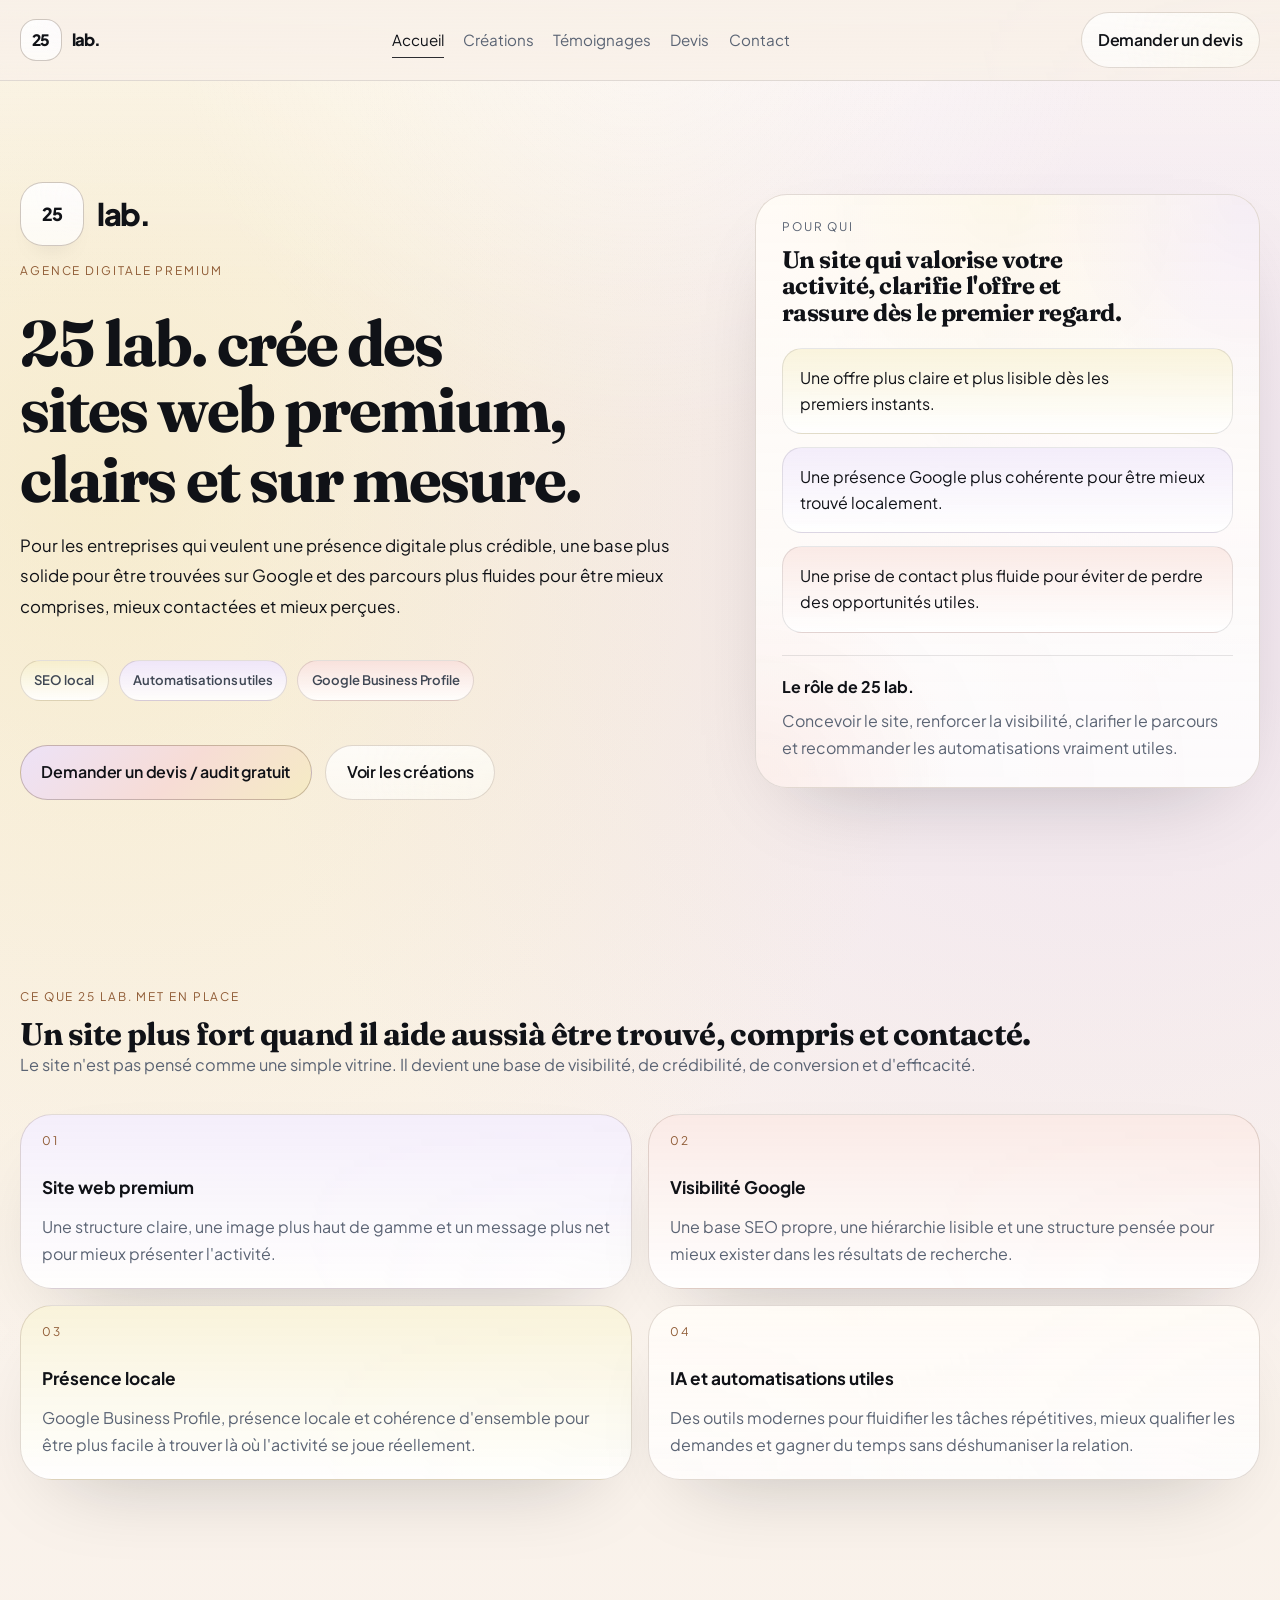
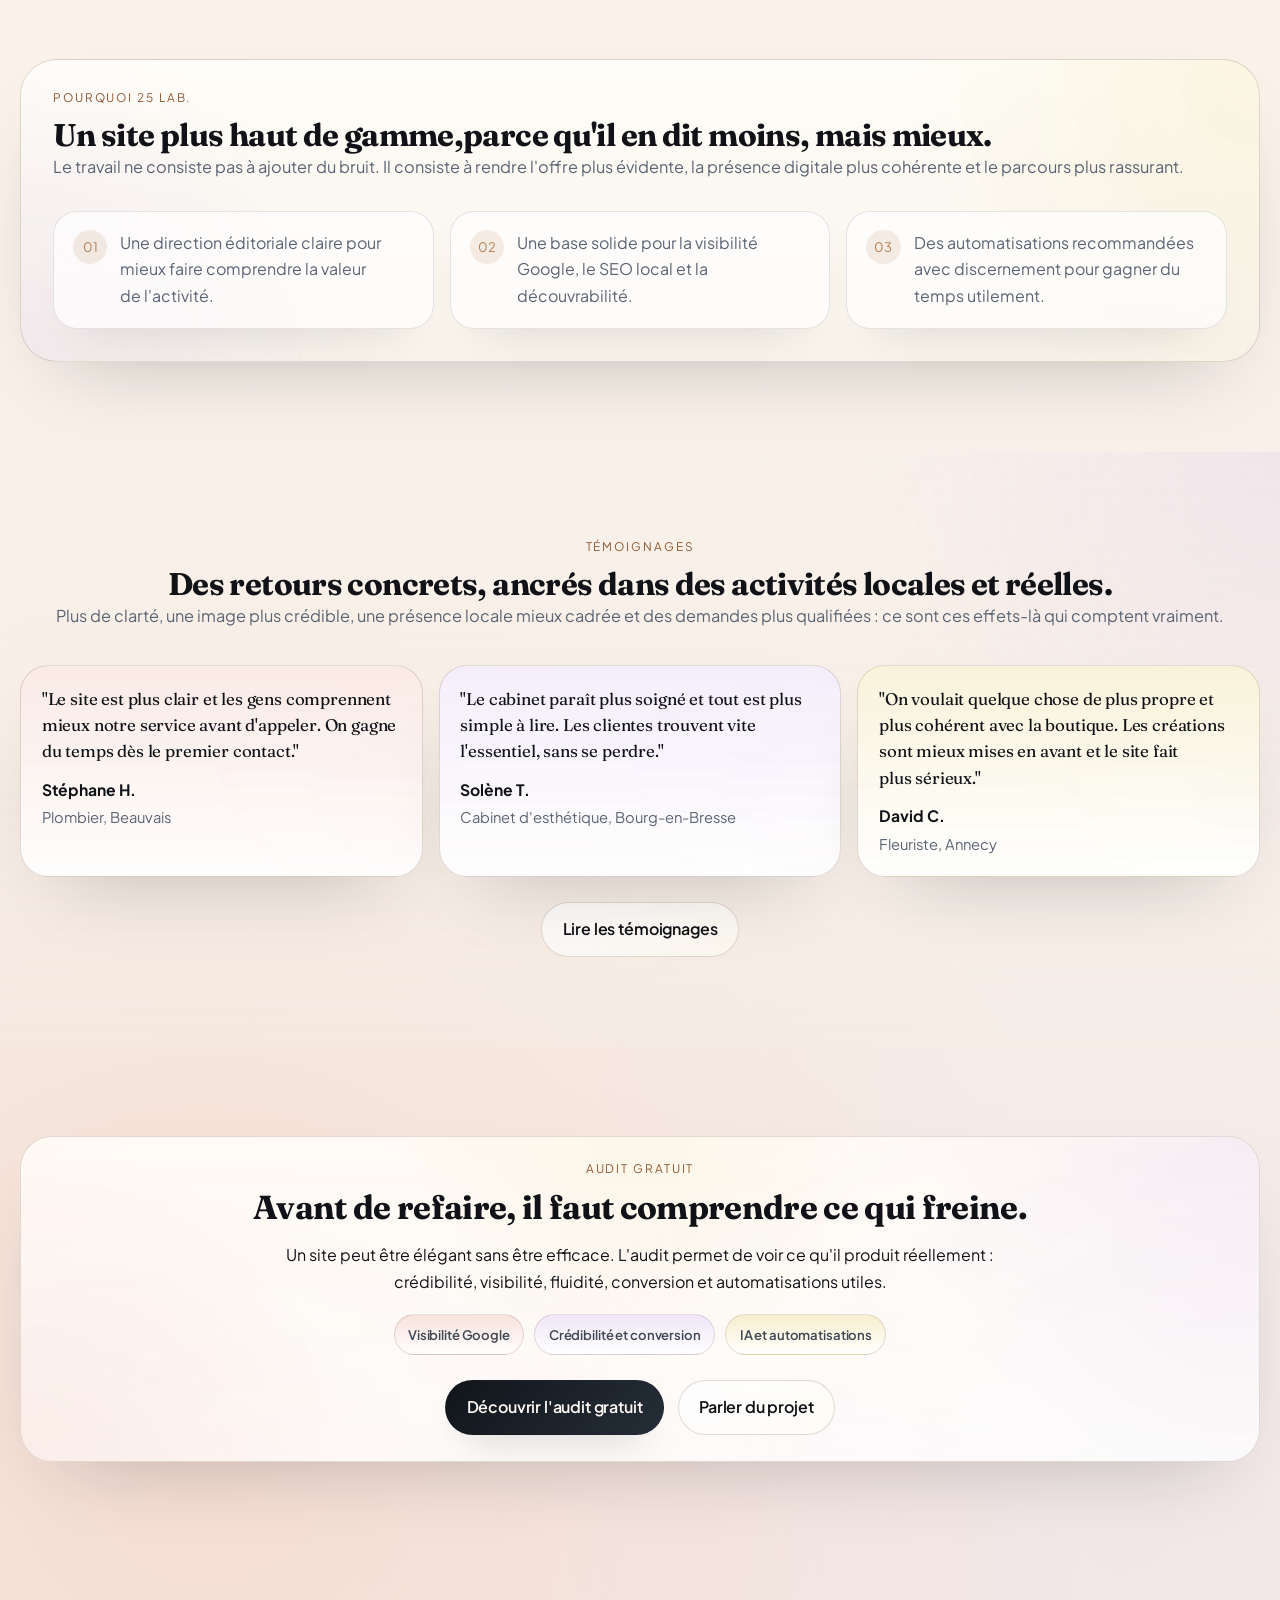
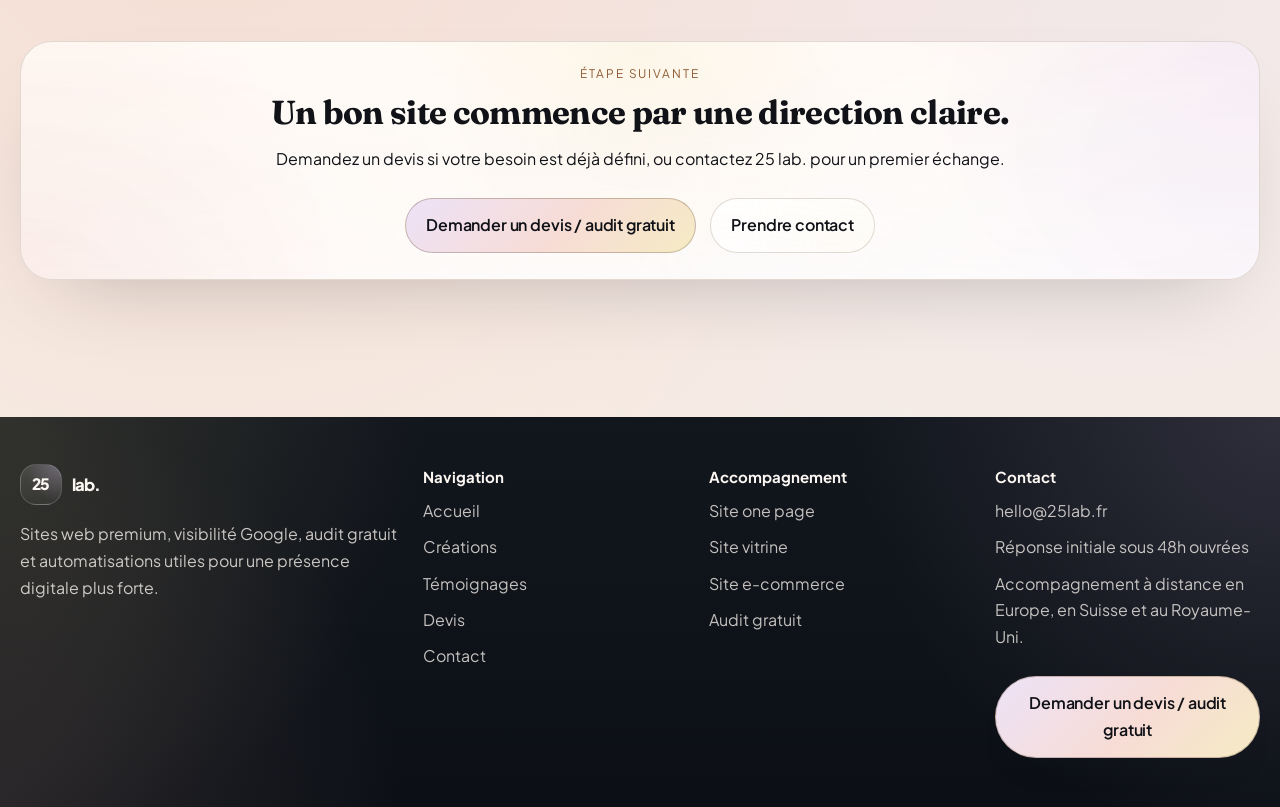
==== commit a07cc0f1: "Update index.html" ====
--- a/index.html
+++ b/index.html
@@ -33,7 +33,7 @@
     <link rel="preconnect" href="https://fonts.googleapis.com" />
     <link rel="preconnect" href="https://fonts.gstatic.com" crossorigin="anonymous" />
     <link
-      href="https://fonts.googleapis.com/css2?family=Fraunces:opsz,wght@9..144,500;9..144,600;9..144,700&family=Plus+Jakarta+Sans:wght@400;500;600;700;800&display=swap"
+      href="https://fonts.googleapis.com/css2?family=Fraunces:opsz,wght@9..144,500;9..144,600;9..144,700&amp;family=Plus+Jakarta+Sans:wght@400;500;600;700;800&amp;display=swap"
       rel="stylesheet"
     />
     <link rel="stylesheet" href="style.css" />
@@ -220,32 +220,32 @@
           <div class="grid-3 reviews-grid">
             <article class="review-card accent-peach reveal">
               <p class="review-quote">
-                "On voulait surtout un site plus clair. Aujourd'hui, les gens comprennent mieux le
-                service et les appels arrivent avec une demande déjà plus précise."
+                "Le site est plus clair et les gens comprennent mieux notre service avant d'appeler.
+                On gagne du temps dès le premier contact."
               </p>
               <div class="review-meta">
                 <strong>Stéphane H.</strong>
-                <span>Beauvais</span>
+                <span>Plombier, Beauvais</span>
               </div>
             </article>
             <article class="review-card accent-lilac reveal">
               <p class="review-quote">
-                "Le cabinet paraît plus soigné, plus simple à lire et plus rassurant. La prise de
-                contact est devenue beaucoup plus fluide pour les clientes."
+                "Le cabinet paraît plus soigné et tout est plus simple à lire. Les clientes trouvent
+                vite l'essentiel, sans se perdre."
               </p>
               <div class="review-meta">
                 <strong>Solène T.</strong>
-                <span>Bourg-en-Bresse</span>
+                <span>Cabinet d'esthétique, Bourg-en-Bresse</span>
               </div>
             </article>
             <article class="review-card accent-gold reveal">
               <p class="review-quote">
-                "Le site est plus propre et plus cohérent avec la boutique. On montre mieux notre
-                univers, et les clients arrivent avec une idée plus claire de ce qu'ils cherchent."
+                "On voulait quelque chose de plus propre et plus cohérent avec la boutique. Les
+                créations sont mieux mises en avant et le site fait plus sérieux."
               </p>
               <div class="review-meta">
                 <strong>David C.</strong>
-                <span>Annecy</span>
+                <span>Fleuriste, Annecy</span>
               </div>
             </article>
           </div>
--- a/style.css
+++ b/style.css
@@ -2,8 +2,8 @@
   --bg: #f8f0e8;
   --paper: #fcf7f2;
   --paper-strong: #fffdfa;
-  --surface: rgba(255, 250, 245, 0.88);
-  --surface-strong: rgba(255, 255, 255, 0.96);
+  --surface: rgba(255, 250, 245, 0.86);
+  --surface-strong: rgba(255, 255, 255, 0.94);
   --ink: #101217;
   --slate: #5b6474;
   --slate-strong: #3f4754;
@@ -12,11 +12,11 @@
   --bronze: #b68156;
   --bronze-deep: #8f5b35;
   --lilac: #d9c3ef;
-  --lilac-soft: rgba(217, 195, 239, 0.32);
+  --lilac-soft: rgba(217, 195, 239, 0.34);
   --peach: #efb9ac;
-  --peach-soft: rgba(239, 185, 172, 0.32);
+  --peach-soft: rgba(239, 185, 172, 0.34);
   --gold: #ecd98d;
-  --gold-soft: rgba(236, 217, 141, 0.32);
+  --gold-soft: rgba(236, 217, 141, 0.34);
   --success: #ebf6ec;
   --success-line: rgba(78, 114, 87, 0.18);
   --shadow-soft: 0 34px 86px -44px rgba(16, 18, 23, 0.28);
@@ -39,9 +39,13 @@
   -webkit-text-size-adjust: 100%;
 }
 
+html,
 body {
   margin: 0;
   min-height: 100%;
+}
+
+body {
   color: var(--ink);
   font-family: var(--font-body);
   line-height: 1.68;
@@ -53,7 +57,7 @@
     linear-gradient(180deg, #fdf7f2 0%, #f8f0e8 54%, #f6eee6 100%);
   -webkit-font-smoothing: antialiased;
   text-rendering: optimizeLegibility;
-  overflow-x: hidden;
+  overflow-x: clip;
 }
 
 body::before,
@@ -80,10 +84,6 @@
     linear-gradient(180deg, rgba(255, 255, 255, 0.2), transparent 34%);
 }
 
-main {
-  overflow: hidden;
-}
-
 a {
   color: inherit;
   text-decoration: none;
@@ -103,26 +103,6 @@
 
 button {
   cursor: pointer;
-}
-
-h1,
-h2,
-h3,
-p,
-ul,
-ol {
-  margin: 0;
-}
-
-h1,
-h2,
-h3 {
-  text-wrap: balance;
-}
-
-p,
-li {
-  text-wrap: pretty;
 }
 
 p,
@@ -137,6 +117,27 @@
   hyphens: none;
 }
 
+h1,
+h2,
+h3 {
+  margin: 0;
+  text-wrap: balance;
+}
+
+p,
+li {
+  margin: 0;
+  text-wrap: pretty;
+}
+
+h2 {
+  font-size: clamp(1.8rem, 2.45vw, 2.75rem);
+}
+
+h3 {
+  font-size: clamp(1.06rem, 1.35vw, 1.32rem);
+}
+
 ::selection {
   background: rgba(182, 129, 86, 0.2);
 }
@@ -146,13 +147,17 @@
   outline-offset: 3px;
 }
 
+main {
+  overflow: hidden;
+}
+
 .container {
   width: min(1240px, calc(100% - 2.5rem));
   margin: 0 auto;
 }
 
 .section {
-  padding: clamp(4.8rem, 7vw, 6.7rem) 0;
+  padding: clamp(4.9rem, 7vw, 6.7rem) 0;
 }
 
 .section-soft {
@@ -177,34 +182,6 @@
   text-transform: uppercase;
 }
 
-.desktop-only {
-  display: block;
-}
-
-.mobile-only {
-  display: none !important;
-}
-
-.one-line-desktop {
-  max-width: none !important;
-}
-
-.desktop-nowrap {
-  white-space: nowrap;
-}
-
-.title-line {
-  display: block;
-}
-
-.title-keep {
-  white-space: nowrap;
-}
-
-.stack-lines > span {
-  display: block;
-}
-
 .site-header {
   position: sticky;
   top: 0;
@@ -234,6 +211,11 @@
   align-items: center;
   gap: 0.64rem;
   color: var(--ink);
+}
+
+.brand-logo {
+  width: auto;
+  height: 2.7rem;
 }
 
 .brand-mark {
@@ -277,7 +259,7 @@
   color: var(--paper);
 }
 
-.site-nav {
+nav {
   display: flex;
   align-items: center;
   justify-content: center;
@@ -286,7 +268,7 @@
   min-width: 0;
 }
 
-.site-nav a {
+nav a {
   position: relative;
   color: var(--slate);
   font-size: 0.95rem;
@@ -294,7 +276,7 @@
   transition: color 180ms ease;
 }
 
-.site-nav a::after {
+nav a::after {
   content: "";
   position: absolute;
   left: 0;
@@ -307,15 +289,15 @@
   transition: transform 180ms ease;
 }
 
-.site-nav a:hover,
-.site-nav a:focus-visible,
-.site-nav a.is-active {
+nav a:hover,
+nav a:focus-visible,
+nav a.is-active {
   color: var(--ink);
 }
 
-.site-nav a:hover::after,
-.site-nav a:focus-visible::after,
-.site-nav a.is-active::after {
+nav a:hover::after,
+nav a:focus-visible::after,
+nav a.is-active::after {
   transform: scaleX(1);
 }
 
@@ -347,7 +329,7 @@
   box-shadow: 0 24px 44px -28px rgba(16, 18, 23, 0.72);
 }
 
-.btn-ghost {
+.btn.ghost {
   background:
     linear-gradient(180deg, rgba(255, 255, 255, 0.78), rgba(255, 255, 255, 0.6)),
     radial-gradient(circle at top right, rgba(236, 217, 141, 0.26), transparent 80%);
@@ -356,15 +338,15 @@
   box-shadow: 0 12px 28px -30px rgba(16, 18, 23, 0.34);
 }
 
-.btn-ghost:hover,
-.btn-ghost:focus-visible {
+.btn.ghost:hover,
+.btn.ghost:focus-visible {
   background:
     linear-gradient(180deg, rgba(255, 255, 255, 0.92), rgba(255, 255, 255, 0.74)),
     radial-gradient(circle at top right, rgba(217, 195, 239, 0.26), transparent 80%);
   border-color: rgba(182, 129, 86, 0.24);
 }
 
-.btn-mix {
+.btn.mix {
   background:
     linear-gradient(
       135deg,
@@ -377,51 +359,53 @@
   box-shadow: 0 20px 42px -28px rgba(16, 18, 23, 0.26);
 }
 
-.btn-mix:hover,
-.btn-mix:focus-visible {
+.btn.mix:hover,
+.btn.mix:focus-visible {
   box-shadow: 0 24px 48px -30px rgba(16, 18, 23, 0.3);
 }
 
-.btn-small {
+.btn.small {
   min-height: 2.8rem;
   padding-inline: 1rem;
 }
 
-.page-hero {
-  display: grid;
-  gap: 1rem;
-  max-width: 76rem;
-}
-
-.page-hero.compact {
-  padding-bottom: 1.75rem;
-}
-
-.page-hero h1 {
-  font-family: var(--font-display);
-  font-size: clamp(2.1rem, 4vw, 3.5rem);
-  line-height: 1.08;
-  letter-spacing: -0.02em;
-  max-width: 22ch;
+.hero,
+.quote-layout,
+.contact-layout {
+  display: grid;
+  gap: clamp(1.4rem, 3vw, 2.5rem);
 }
 
 .hero {
-  display: grid;
-  grid-template-columns: minmax(0, 1.15fr) minmax(340px, 0.85fr);
-  gap: clamp(1.4rem, 3vw, 2.5rem);
+  grid-template-columns: minmax(0, 1.16fr) minmax(340px, 0.84fr);
   align-items: center;
   min-height: calc(100svh - 5rem);
 }
 
+.quote-layout {
+  grid-template-columns: minmax(300px, 0.8fr) minmax(0, 1.2fr);
+  align-items: start;
+}
+
+.contact-layout {
+  grid-template-columns: minmax(0, 1.08fr) minmax(340px, 0.92fr);
+  align-items: start;
+}
+
 .hero-copy {
   min-width: 0;
+}
+
+.hero-copy-shell {
+  display: grid;
+  gap: 1.2rem;
+  align-items: start;
 }
 
 .hero-signature {
   display: flex;
   align-items: flex-start;
   justify-content: flex-start;
-  margin-bottom: 1.1rem;
 }
 
 .hero-lockup {
@@ -440,30 +424,49 @@
   letter-spacing: -0.06em;
 }
 
-.hero-title {
+.hero h1,
+.page-hero h1 {
   font-family: var(--font-display);
-  font-size: clamp(2.8rem, 5vw, 4.7rem);
+}
+
+.hero h1 {
+  font-size: clamp(2.7rem, 5vw, 4.55rem);
   line-height: 1.02;
-  letter-spacing: -0.032em;
-  max-width: 14.2ch;
-}
-
-.hero-title .mobile-only .title-line {
-  display: block;
-}
-
-.hero-text,
+  letter-spacing: -0.03em;
+  max-width: 14.6ch;
+}
+
+.page-hero {
+  display: grid;
+  gap: 0.95rem;
+  max-width: 76rem;
+}
+
+.page-hero.compact {
+  padding-bottom: 2.15rem;
+}
+
+.page-hero h1 {
+  font-size: clamp(2.18rem, 4vw, 3.5rem);
+  line-height: 1.08;
+  letter-spacing: -0.022em;
+  max-width: 22ch;
+}
+
 .page-hero > p:last-child,
 .section-intro > p:last-child,
 .feature-panel p,
 .card p,
-.review-meta span,
+.bullet-card p,
 .offer-copy p,
 .offer-list-block li,
+.contact-meta span,
+.form-note,
+.success-message span,
 .sub-note span,
 .sub-note p,
-.form-note,
-.contact-meta span,
+tbody td,
+tbody th,
 .footer-note,
 .footer-block span {
   color: var(--slate);
@@ -472,14 +475,43 @@
 .hero-text {
   max-width: 61ch;
   font-size: 1.05rem;
-  line-height: 1.8;
+  line-height: 1.82;
+}
+
+.split-title {
+  display: grid;
+  gap: 0.08em;
+}
+
+.hero-title {
+  max-width: 14.6ch;
+}
+
+.title-line {
+  display: block;
+}
+
+.title-keep {
+  white-space: nowrap;
+}
+
+.stack-lines > span {
+  display: block;
+}
+
+.mobile-break {
+  display: none;
+}
+
+.one-line-desktop {
+  max-width: none !important;
 }
 
 .tag-row {
   display: flex;
   flex-wrap: wrap;
   gap: 0.64rem;
-  margin-top: 1.1rem;
+  margin-top: 1.15rem;
 }
 
 .tag-row.center {
@@ -520,7 +552,7 @@
   display: flex;
   flex-wrap: wrap;
   gap: 0.85rem;
-  margin-top: 1.5rem;
+  margin-top: 1.55rem;
 }
 
 .hero-actions.center {
@@ -529,15 +561,15 @@
 
 .feature-panel,
 .card,
-.review-card,
 .offer-card,
 .comparison-shell,
 .form-panel,
 .side-panel,
 .cta-panel,
-.audit-banner,
+.review-card,
+.audit-card,
 .proof-panel,
-.error-card {
+.audit-banner {
   position: relative;
   min-width: 0;
   overflow: hidden;
@@ -551,27 +583,26 @@
 }
 
 .feature-panel,
-.offer-card,
-.comparison-shell,
 .form-panel,
 .side-panel,
 .cta-panel,
 .audit-banner,
 .proof-panel,
-.error-card {
-  padding: clamp(1.4rem, 2vw, 2rem);
+.comparison-shell,
+.offer-card {
+  padding: clamp(1.45rem, 2vw, 2.05rem);
 }
 
 .card,
-.review-card {
-  padding: 1.16rem 1.22rem;
+.review-card,
+.audit-card {
+  padding: 1.25rem 1.3rem;
 }
 
 .feature-panel::before,
 .cta-panel::before,
 .audit-banner::before,
-.proof-panel::before,
-.error-card::before {
+.proof-panel::before {
   content: "";
   position: absolute;
   inset: 0;
@@ -585,52 +616,14 @@
 .feature-panel > *,
 .cta-panel > *,
 .audit-banner > *,
-.proof-panel > *,
-.error-card > * {
+.proof-panel > * {
   position: relative;
 }
 
-.section-intro {
-  max-width: 68rem;
-  margin-bottom: 2.15rem;
-}
-
-.section-intro.center {
-  margin-inline: auto;
-  text-align: center;
-}
-
-.section-intro.wide,
-.section-intro.wide h2,
-.section-intro.wide p {
-  max-width: none;
-}
-
-.section-intro h2 {
-  font-family: var(--font-display);
-  font-size: clamp(1.72rem, 2.4vw, 2.55rem);
-  line-height: 1.1;
-  letter-spacing: -0.02em;
-  max-width: 32ch;
-}
-
-.section-intro.center h2 {
-  margin-inline: auto;
-  max-width: 34ch;
-}
-
-.section-intro > p:last-child {
-  max-width: 66ch;
-  font-size: 1.02rem;
-}
-
-.section-intro.center > p:last-child {
-  margin-inline: auto;
-}
-
 .feature-panel h2,
+.section-intro h2,
+.offer-head h2,
 .side-panel h2,
-.offer-head h2,
 .cta-panel h2,
 .audit-banner h2,
 .error-card h1 {
@@ -641,24 +634,61 @@
 
 .feature-panel h2,
 .side-panel h2 {
-  font-size: clamp(1.5rem, 1.7vw, 2rem);
+  font-size: clamp(1.5rem, 1.6vw, 2rem);
   max-width: 24ch;
+}
+
+.section-intro {
+  max-width: 68rem;
+  margin-bottom: 2.2rem;
+}
+
+.section-intro.center {
+  margin-inline: auto;
+  text-align: center;
+}
+
+.section-intro.wide {
+  max-width: none;
+}
+
+.section-intro h2 {
+  max-width: 30ch;
+}
+
+.section-intro.center h2 {
+  margin-inline: auto;
+  max-width: 34ch;
+}
+
+.section-intro.wide h2,
+.section-intro.wide p {
+  max-width: none;
+}
+
+.section-intro > p:last-child {
+  max-width: 66ch;
+  font-size: 1.02rem;
+}
+
+.section-intro.center > p:last-child {
+  margin-inline: auto;
 }
 
 .feature-list {
   list-style: none;
   padding: 0;
-  margin: 1.25rem 0 0;
+  margin: 1.35rem 0 0;
   display: grid;
   gap: 0.8rem;
 }
 
 .feature-list li {
-  padding: 1rem 1.05rem;
+  padding: 1rem 1.04rem;
+  border-radius: 1.25rem;
   border: 1px solid var(--line);
-  border-radius: 1.25rem;
-  background: rgba(255, 255, 255, 0.58);
   line-height: 1.64;
+  background: rgba(255, 255, 255, 0.52);
 }
 
 .feature-list li:nth-child(1) {
@@ -679,8 +709,8 @@
 .sub-note {
   display: grid;
   gap: 0.4rem;
-  margin-top: 1.3rem;
-  padding-top: 1.1rem;
+  margin-top: 1.4rem;
+  padding-top: 1.15rem;
   border-top: 1px solid var(--line);
 }
 
@@ -709,8 +739,10 @@
   align-items: stretch;
 }
 
+.strategy-card,
 .card,
-.review-card {
+.review-card,
+.audit-card {
   display: grid;
   gap: 0.75rem;
   align-content: start;
@@ -734,7 +766,7 @@
     radial-gradient(circle at top right, rgba(236, 217, 141, 0.26), transparent 60%);
 }
 
-.why-block {
+.why-signature-wrap {
   padding: clamp(1.5rem, 2.5vw, 2.35rem);
   border: 1px solid color-mix(in srgb, var(--bronze) 10%, var(--line));
   border-radius: 2.3rem;
@@ -745,8 +777,8 @@
   box-shadow: var(--shadow-soft);
 }
 
-.why-block .section-intro {
-  margin-bottom: 1.85rem;
+.why-signature {
+  margin-bottom: 1.9rem;
 }
 
 .bullet-card {
@@ -760,7 +792,7 @@
   padding: 1.12rem 1.18rem;
 }
 
-.bullet-index {
+.bullet-card span {
   width: 2.15rem;
   height: 2.15rem;
   flex: none;
@@ -779,7 +811,7 @@
 
 .review-quote {
   font-family: var(--font-display);
-  font-size: clamp(1.02rem, 1.34vw, 1.22rem);
+  font-size: clamp(1.02rem, 1.32vw, 1.22rem);
   line-height: 1.56;
   letter-spacing: -0.01em;
   color: var(--ink);
@@ -794,22 +826,25 @@
   font-size: 0.98rem;
 }
 
+.review-meta span {
+  font-size: 0.92rem;
+  color: var(--slate);
+}
+
 .audit-banner,
 .cta-panel,
-.proof-panel,
-.error-card {
+.proof-panel {
   text-align: center;
 }
 
 .audit-banner h2,
 .cta-panel h2 {
-  font-size: clamp(1.84rem, 2.6vw, 3rem);
+  font-size: clamp(1.84rem, 2.6vw, 2.95rem);
   margin-inline: auto;
 }
 
-.audit-banner > p:last-of-type,
-.cta-panel > p:last-of-type,
-.error-card > p {
+.audit-banner > p:nth-of-type(2),
+.cta-panel > p:last-of-type {
   max-width: 66ch;
   margin: 1rem auto 0;
 }
@@ -821,7 +856,7 @@
 
 .proof-line {
   font-family: var(--font-display);
-  font-size: clamp(1.28rem, 1.8vw, 1.72rem);
+  font-size: clamp(1.28rem, 1.75vw, 1.72rem);
   line-height: 1.4;
   letter-spacing: -0.015em;
   color: var(--ink);
@@ -862,11 +897,11 @@
   align-items: flex-start;
   justify-content: space-between;
   gap: 1rem;
-  margin-bottom: 1.15rem;
+  margin-bottom: 1.2rem;
 }
 
 .offer-head h2 {
-  font-size: clamp(1.9rem, 3vw, 2.85rem);
+  font-size: clamp(1.88rem, 3vw, 2.8rem);
 }
 
 .offer-grid {
@@ -883,7 +918,8 @@
 }
 
 .offer-list-block {
-  border-radius: 1.35rem;
+  min-width: 0;
+  border-radius: 1.4rem;
   border: 1px solid var(--line);
   background: rgba(255, 255, 255, 0.62);
   padding: 1.05rem;
@@ -895,6 +931,13 @@
   margin: 0;
   display: grid;
   gap: 0.65rem;
+}
+
+.text-link {
+  color: var(--ink);
+  text-decoration: underline;
+  text-underline-offset: 0.2em;
+  text-decoration-color: color-mix(in srgb, var(--bronze) 56%, transparent);
 }
 
 .comparison-shell {
@@ -972,7 +1015,7 @@
 
 .comparison-card {
   overflow-x: auto;
-  border-radius: 1.4rem;
+  border-radius: 1.45rem;
   border: 1px solid var(--line);
   background: rgba(255, 255, 255, 0.72);
   scrollbar-width: thin;
@@ -1020,7 +1063,6 @@
 
 tbody th {
   min-width: 11rem;
-  color: var(--slate-strong);
 }
 
 .evidence-stack {
@@ -1032,27 +1074,16 @@
 
 .evidence-card {
   display: grid;
-  gap: 0.32rem;
+  gap: 0.28rem;
+  padding: 1rem 1.2rem;
 }
 
 .evidence-card h3 {
   font-size: 1rem;
 }
 
-.quote-layout,
-.contact-layout {
-  display: grid;
-  gap: clamp(1.4rem, 3vw, 2.5rem);
-}
-
-.quote-layout {
-  grid-template-columns: minmax(300px, 0.8fr) minmax(0, 1.2fr);
-  align-items: start;
-}
-
-.contact-layout {
-  grid-template-columns: minmax(0, 1.08fr) minmax(340px, 0.92fr);
-  align-items: start;
+.evidence-card p {
+  max-width: none;
 }
 
 .side-panel.sticky {
@@ -1060,7 +1091,7 @@
   top: 6.35rem;
 }
 
-.process-list {
+.side-panel > ol {
   list-style: none;
   padding: 0;
   margin: 0;
@@ -1068,14 +1099,14 @@
   gap: 0.95rem;
 }
 
-.process-list li {
+.side-panel > ol li {
   display: grid;
   grid-template-columns: auto 1fr;
   gap: 0.88rem;
   align-items: start;
 }
 
-.process-list span {
+.side-panel > ol span {
   width: 2.15rem;
   height: 2.15rem;
   flex: none;
@@ -1166,7 +1197,7 @@
   justify-content: space-between;
   gap: 1rem;
   flex-wrap: wrap;
-  margin-top: 0.35rem;
+  margin-top: 0.4rem;
 }
 
 .success-message {
@@ -1269,10 +1300,7 @@
 }
 
 .error-card h1 {
-  font-family: var(--font-display);
   font-size: clamp(2.12rem, 3vw, 3.25rem);
-  line-height: 1.08;
-  letter-spacing: -0.02em;
 }
 
 .reveal {
@@ -1344,14 +1372,6 @@
 }
 
 @media (max-width: 980px) {
-  .desktop-only {
-    display: none !important;
-  }
-
-  .mobile-only {
-    display: block !important;
-  }
-
   .hero,
   .quote-layout,
   .contact-layout,
@@ -1367,7 +1387,7 @@
     min-height: auto;
   }
 
-  .hero-title,
+  .hero h1,
   .page-hero h1,
   .one-line-desktop,
   .desktop-nowrap {
@@ -1388,7 +1408,7 @@
     padding-block: 0.9rem;
   }
 
-  .site-nav {
+  nav {
     justify-content: flex-start;
   }
 }
@@ -1403,17 +1423,17 @@
   }
 
   .page-hero.compact {
-    padding-bottom: 1.25rem;
+    padding-bottom: 1.6rem;
   }
 
   .section-top-tight {
-    padding-top: 1rem;
-  }
-
-  .hero-title {
-    font-size: clamp(2.1rem, 10vw, 3.05rem);
+    padding-top: 1.2rem;
+  }
+
+  .hero h1 {
+    font-size: clamp(2.05rem, 10vw, 2.95rem);
     line-height: 1.06;
-    max-width: 12ch;
+    max-width: 11.5ch;
   }
 
   .page-hero h1 {
@@ -1437,7 +1457,7 @@
     font-size: 1.74rem;
   }
 
-  .nav-shell > .btn-small {
+  .nav-shell > .btn.small {
     display: none;
   }
 
@@ -1463,6 +1483,10 @@
     max-width: 100%;
   }
 
+  .mobile-break {
+    display: block;
+  }
+
   .hero-actions > .btn,
   .footer-actions > .btn {
     width: 100%;
@@ -1490,19 +1514,19 @@
 
 @media (max-width: 560px) {
   .feature-panel,
-  .offer-card,
-  .comparison-shell,
   .form-panel,
   .side-panel,
   .cta-panel,
   .audit-banner,
   .proof-panel,
-  .error-card {
+  .comparison-shell,
+  .offer-card {
     padding: 1.2rem;
   }
 
   .card,
-  .review-card {
+  .review-card,
+  .audit-card {
     padding: 1.05rem 1.1rem;
   }
 
